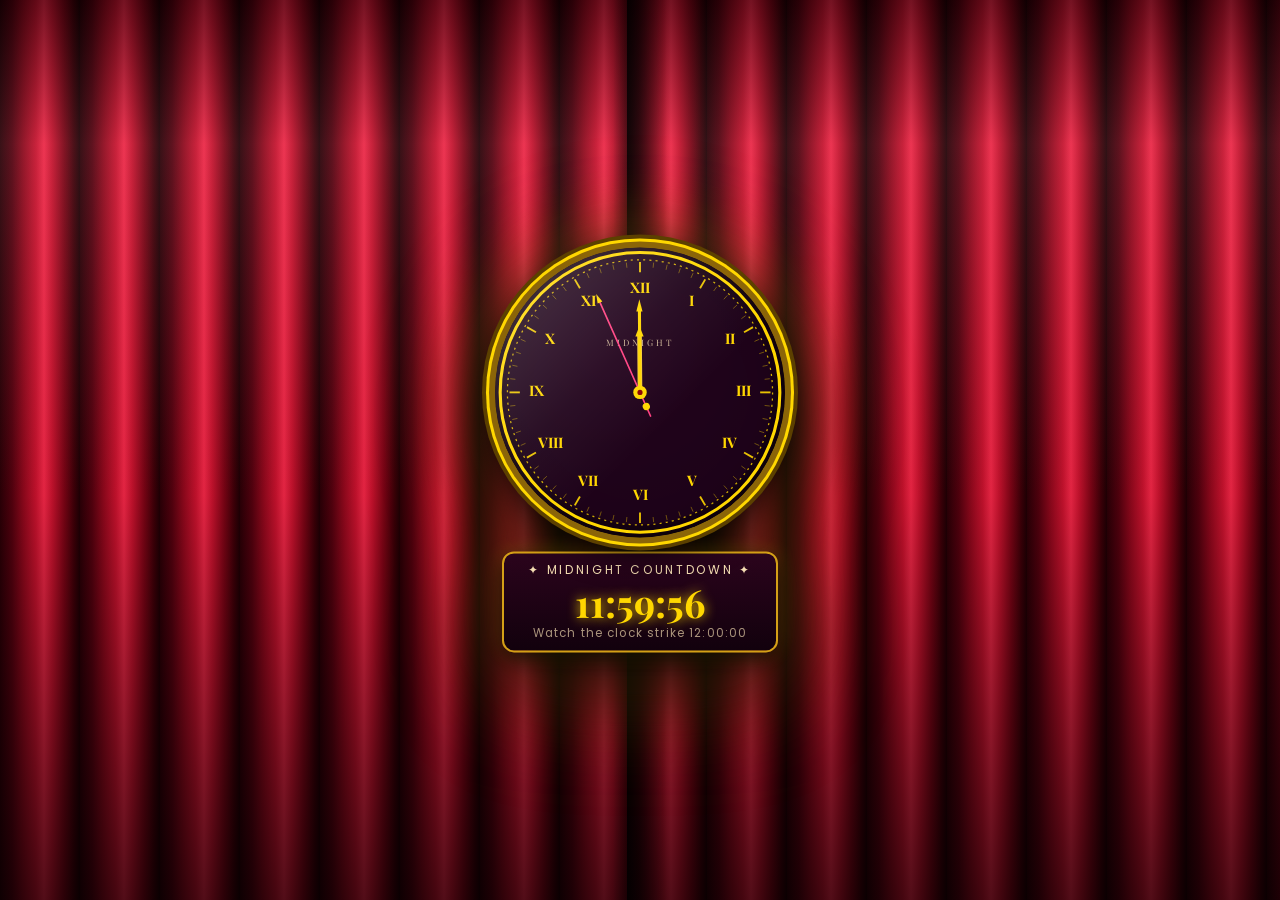
==== index.html @ fd4373a8 "Add files via upload" ====
<!--
  Project: Secret Birthday Gift
  Author: @saklin_01
-->
<!DOCTYPE html>
<html lang="en">
<head>
  <meta charset="UTF-8" />
  <meta name="viewport" content="width=device-width, initial-scale=1.0" />
  <meta name="author" content="@bakarinside" />
  <title>Happy Birthday Hassan 🎂</title>
  <link href="https://fonts.googleapis.com/css2?family=Bubblegum+Sans&family=Chewy&family=Comic+Neue:wght@700&family=Courier+Prime:ital,wght@0,400;0,700;1,400;1,700&family=DynaPuff:wght@600;700&family=Fredoka:wght@600;700;800;900&family=Great+Vibes&family=Playfair+Display:wght@400;600;700;900&family=Poppins:wght@400;500;600;700&family=Sniglet:wght@800&display=swap" rel="stylesheet" />
  <link rel="stylesheet" href="style.css" />
</head>
<body>

  <!-- Ambient Warm Candlelight & Rose Petal Layer -->
  <div id="bg-ambient"></div>

  <!-- Shinchan Date Verification Screen -->
  <div id="quiz-screen">
    <div class="quiz-card" id="quiz-card">
      
      <!-- Left Side: Scalloped Cameo Frame with Shinchan GIF -->
      <div class="quiz-visual-side">
        <span class="cameo-star s1">★</span>
        <span class="cameo-star s2">★</span>
        <span class="cameo-star s3">★</span>
        <span class="cameo-star s4">★</span>
        <span class="cameo-star s5">★</span>
        <span class="cameo-star s6">★</span>

        <div class="rosette-cameo">
          <svg class="rosette-svg" viewBox="0 0 340 340" aria-hidden="true">
            <path class="rosette-petals" d="M 40 18 Q 56.3 5, 72.5 18 Q 88.8 5, 105.0 18 Q 121.3 5, 137.5 18 Q 153.8 5, 170.0 18 Q 186.3 5, 202.5 18 Q 218.8 5, 235.0 18 Q 251.3 5, 267.5 18 Q 283.8 5, 300.0 18 Q 335 7, 322 40 Q 335 56.3, 322 72.5 Q 335 88.8, 322 105.0 Q 335 121.3, 322 137.5 Q 335 153.8, 322 170.0 Q 335 186.3, 322 202.5 Q 335 218.8, 322 235.0 Q 335 251.3, 322 267.5 Q 335 283.8, 322 300.0 Q 335 333, 300 322 Q 283.8 335, 267.5 322 Q 251.3 335, 235.0 322 Q 218.8 335, 202.5 322 Q 186.3 335, 170.0 322 Q 153.8 335, 137.5 322 Q 121.3 335, 105.0 322 Q 88.8 335, 72.5 322 Q 56.3 335, 40.0 322 Q 5 333, 18 300 Q 5 283.8, 18 267.5 Q 5 251.3, 18 235.0 Q 5 218.8, 18 202.5 Q 5 186.3, 18 170.0 Q 5 153.8, 18 137.5 Q 5 121.3, 18 105.0 Q 5 88.8, 18 72.5 Q 5 56.3, 18 40.0 Q 5 7, 40 18 Z" />
            <rect x="36" y="36" width="268" height="268" rx="18" ry="18" class="rosette-ring-outer" />
            <rect x="44" y="44" width="252" height="252" rx="14" ry="14" class="rosette-ring-inner" />
          </svg>
          <div class="shinchan-box">
            <img id="shinchan-img" src="assets/shinchan-birthday.png" alt="Shinchan Birthday" />
          </div>
        </div>
      </div>

      <!-- Right Side: Passcode Style Date Writing & Round Keypad -->
      <div class="quiz-input-side">
        <!-- Organic Torn Deckle Paper Divider -->
        <svg class="torn-deckle" viewBox="0 0 30 1000" preserveAspectRatio="none" aria-hidden="true">
          <path d="M 30 0 L 16 70 L 26 150 L 12 250 L 25 350 L 10 450 L 26 560 L 12 660 L 26 770 L 14 880 L 27 1000 L 30 1000 Z" fill="#9983b3" />
        </svg>

        <div class="passcode-container">
          <div class="passcode-header">
            <h3 id="quiz-title">Enter a passcode</h3>
            <p id="quiz-text">Enter the 4-digit secret passcode 💖</p>
          </div>

          <!-- 4 Passcode Boxes (Matching Reference Exactly) -->
          <div class="passcode-boxes-wrap">
            <div class="passcode-box" id="b2"></div>
            <div class="passcode-box" id="b0"></div>
            <div class="passcode-box" id="b0"></div>
            <div class="passcode-box" id="b8"></div>
          </div>

          <!-- Virtual Circular Keypad (Reference Aesthetic) -->
          <div class="keypad" id="keypad">
            <button class="key-btn" onclick="pressKey('1')"><span>1</span></button>
            <button class="key-btn" onclick="pressKey('2')"><span>2</span></button>
            <button class="key-btn" onclick="pressKey('3')"><span>3</span></button>
            <button class="key-btn" onclick="pressKey('4')"><span>4</span></button>
            <button class="key-btn" onclick="pressKey('5')"><span>5</span></button>
            <button class="key-btn" onclick="pressKey('6')"><span>6</span></button>
            <button class="key-btn" onclick="pressKey('7')"><span>7</span></button>
            <button class="key-btn" onclick="pressKey('8')"><span>8</span></button>
            <button class="key-btn" onclick="pressKey('9')"><span>9</span></button>
            <button class="key-btn key-action" onclick="deleteDigit()">⌫</button>
            <button class="key-btn" onclick="pressKey('0')"><span>0</span></button>
            <button class="key-btn key-submit" onclick="submitBirthdayDate()">💖</button>
          </div>

          <button id="retry-btn" class="hidden-btn" onclick="resetQuiz()">Try Again 🔄</button>
        </div>
      </div>

    </div>
  </div>

  <!-- Surprise Question Screen (Gingham Tablecloth & Dancing Shinchan Card) -->
  <div id="surprise-screen" class="hidden-screen">
    <div class="gingham-stage">
      <div class="surprise-paper-card">
        
        <!-- Decorative Sprinkled Stars inside Card -->
        <span class="card-bg-star cs1">✦</span>
        <span class="card-bg-star cs2">★</span>
        <span class="card-bg-star cs3">✦</span>
        <span class="card-bg-star cs4">★</span>
        <span class="card-bg-star cs5">✦</span>
        <span class="card-bg-star cs6">★</span>
        <span class="card-bg-star cs7">✦</span>
        <span class="card-bg-star cs8">★</span>

        <!-- Curved Arched Title: "I have made something for you" / "Are you really excited?" -->
        <div class="curved-title-wrap">
          <svg class="curved-title-svg" viewBox="0 0 1100 170" preserveAspectRatio="xMidYMid meet">
            <path id="arch-path" d="M 50,150 Q 550,20 1050,150" fill="none" />
            <text class="arched-text">
              <textPath id="arch-text-path" href="#arch-path" xlink:href="#arch-path" startOffset="50%" text-anchor="middle">
                I have made something for you
              </textPath>
            </text>
          </svg>
        </div>

        <!-- Center: Shinchan Dancing GIF -->
        <div class="dance-gif-wrap">
          <img id="dance-gif" src="assets/shinchan-dance.gif" alt="Shinchan Dancing" />
        </div>

        <!-- Question Prompt: "Do you wanna see it ?" -->
        <h2 class="prompt-text" id="surprise-prompt">Do you wanna see it ?</h2>

        <!-- Red Capsule YES / NO Buttons (Matching Reference Image) -->
        <div class="surprise-btn-group">
          <button id="btn-yes" class="pill-btn yes-btn" onclick="handleChoice('yes')">
            <span class="btn-shine-tr"></span>
            <span class="btn-label">YES</span>
            <span class="btn-shine-bl"></span>
          </button>
          <button id="btn-no" class="pill-btn no-btn" onclick="handleChoice('no')">
            <span class="btn-shine-tr"></span>
            <span class="btn-label">NO</span>
            <span class="btn-shine-bl"></span>
          </button>
        </div>

      </div>
    </div>
  </div>

  <!-- Mystery Gift Boxes Screen (3 Floating Heart Gift Boxes Matching Screenshot) -->
  <div id="gift-screen" class="hidden-screen">
    <!-- Decorative Sprinkled Stars (Inspired by Passcode Wallpaper in a romantic pastel style) -->
    <span class="gift-bg-star gs1">✦</span>
    <span class="gift-bg-star gs2">★</span>
    <span class="gift-bg-star gs3">✦</span>
    <span class="gift-bg-star gs4">★</span>
    <span class="gift-bg-star gs5">✦</span>
    <span class="gift-bg-star gs6">★</span>
    <span class="gift-bg-star gs7">✦</span>
    <span class="gift-bg-star gs8">★</span>
    <span class="gift-bg-star gs9">✦</span>
    <span class="gift-bg-star gs10">★</span>

    <div class="gift-stage">
      
      <!-- 3 Floating Mystery Heart Boxes Row -->
      <div class="mystery-boxes-row">
        <!-- Reusable Heart Box Asset in hidden SVG defs -->
        <svg style="display:none">
          <defs>
            <filter id="neon-glow-def" x="-20%" y="-20%" width="140%" height="140%">
              <feGaussianBlur stdDeviation="3.5" result="blur"/>
              <feMerge><feMergeNode in="blur"/><feMergeNode in="SourceGraphic"/></feMerge>
            </filter>
            <pattern id="heart-dots-def" width="14" height="14" patternUnits="userSpaceOnUse">
              <circle cx="7" cy="7" r="2.2" fill="#8f0f20" opacity="0.55"/>
            </pattern>
            <g id="heart-box-asset">
              <g class="box-rays">
                <line x1="20" y1="45" x2="6" y2="35" stroke="#f48fb1" stroke-width="3" stroke-linecap="round" />
                <line x1="12" y1="85" x2="0" y2="85" stroke="#f48fb1" stroke-width="3" stroke-linecap="round" />
                <line x1="24" y1="130" x2="10" y2="142" stroke="#f48fb1" stroke-width="3" stroke-linecap="round" />
                <line x1="45" y1="175" x2="35" y2="190" stroke="#f48fb1" stroke-width="3" stroke-linecap="round" />
                <line x1="240" y1="45" x2="254" y2="35" stroke="#f48fb1" stroke-width="3" stroke-linecap="round" />
                <line x1="248" y1="85" x2="260" y2="85" stroke="#f48fb1" stroke-width="3" stroke-linecap="round" />
                <line x1="236" y1="130" x2="250" y2="142" stroke="#f48fb1" stroke-width="3" stroke-linecap="round" />
                <line x1="215" y1="175" x2="225" y2="190" stroke="#f48fb1" stroke-width="3" stroke-linecap="round" />
                <line x1="85" y1="12" x2="80" y2="0" stroke="#f48fb1" stroke-width="3" stroke-linecap="round" />
                <line x1="175" y1="12" x2="180" y2="0" stroke="#f48fb1" stroke-width="3" stroke-linecap="round" />
              </g>
              <path d="M 30,85 C 30,135 130,185 130,185 C 130,185 230,135 230,85 L 230,115 C 230,165 130,212 130,212 C 130,212 30,165 30,115 Z" fill="#6d0a17" />
              <path d="M 30,105 C 30,155 130,202 130,202 C 130,202 230,155 230,105 L 230,115 C 230,165 130,212 130,212 C 130,212 30,165 30,115 Z" fill="#500610" />
              <path class="box-lid" d="M 130,180 C 130,180 30,130 30,80 C 30,42 60,25 90,25 C 112,25 125,40 130,52 C 135,40 148,25 170,25 C 200,25 230,42 230,80 C 230,130 130,180 130,180 Z" fill="#c9172f" />
              <path d="M 130,180 C 130,180 30,130 30,80 C 30,42 60,25 90,25 C 112,25 125,40 130,52 C 135,40 148,25 170,25 C 200,25 230,42 230,80 C 230,130 130,180 130,180 Z" fill="url(#heart-dots-def)" />
              <path d="M 85,25 Q 110,95 140,175 L 122,176 Q 95,95 68,27 Z" fill="#ea2440" opacity="0.9" />
              <path d="M 175,25 Q 150,95 120,175 L 138,176 Q 165,95 192,27 Z" fill="#ea2440" opacity="0.9" />
              <g class="box-bow">
                <path d="M 130,95 C 105,72 78,82 84,102 C 89,116 112,110 130,98 C 148,110 171,116 176,102 C 182,82 155,72 130,95 Z" fill="none" stroke="#ffffff" stroke-width="4.5" stroke-linecap="round" stroke-linejoin="round" filter="url(#neon-glow-def)" />
                <circle cx="130" cy="97" r="7.5" fill="#ffffff" filter="url(#neon-glow-def)" />
                <path d="M 126,102 Q 115,130 102,148 Q 112,142 128,112" fill="none" stroke="#ffffff" stroke-width="3.5" stroke-linecap="round" filter="url(#neon-glow-def)" />
                <path d="M 134,102 Q 145,130 158,148 Q 148,142 132,112" fill="none" stroke="#ffffff" stroke-width="3.5" stroke-linecap="round" filter="url(#neon-glow-def)" />
              </g>
            </g>
          </defs>
        </svg>

        <!-- Box 1 -->
        <div class="mystery-box-item float-box-1" onclick="openMysteryBox(1)">
          <div class="heart-box-visual">
            <svg class="heart-box-svg" viewBox="0 0 260 220"><use href="#heart-box-asset"/></svg>
          </div>
        </div>

        <!-- Box 2 -->
        <div class="mystery-box-item float-box-2" onclick="openMysteryBox(2)">
          <div class="heart-box-visual">
            <svg class="heart-box-svg" viewBox="0 0 260 220"><use href="#heart-box-asset"/></svg>
          </div>
        </div>

        <!-- Box 3 -->
        <div class="mystery-box-item float-box-3" onclick="openMysteryBox(3)">
          <div class="heart-box-visual">
            <svg class="heart-box-svg" viewBox="0 0 260 220"><use href="#heart-box-asset"/></svg>
          </div>
        </div>
      </div>

      <!-- Aesthetic Framed Shinchan Cameo Mascot -->
      <div class="mystery-shinchan-frame">
        <span class="cameo-decor-star c-star1">✦</span>
        <span class="cameo-decor-star c-star2">✦</span>
        <div class="shinchan-cameo-inner">
          <img src="assets/shinchan-gift.gif" alt="Shinchan Blushing Gift" />
        </div>
      </div>

      <!-- Bottom Prompt Text -->
      <div class="mystery-prompt-wrap">
        <h2 class="mystery-title">Tap on the mystery box</h2>
        <p class="mystery-subtitle">to unlock your gifts!</p>
      </div>

    </div>

    <!-- Special Box 1: Clothesline Hanging Memories Board (Matching Reference Image 2) -->
    <div id="memories-modal" class="gift-modal memories-board-overlay hidden">
      <div class="memories-backdrop" onclick="closeMemoriesModal()">
        <!-- Sprinkled Pastel Twinkling Stars in Background (matching other screens) -->
        <span class="mem-bg-star mbs1">✦</span>
        <span class="mem-bg-star mbs2">★</span>
        <span class="mem-bg-star mbs3">✦</span>
        <span class="mem-bg-star mbs4">★</span>
        <span class="mem-bg-star mbs5">✦</span>
        <span class="mem-bg-star mbs6">★</span>
        <span class="mem-bg-star mbs7">✦</span>
        <span class="mem-bg-star mbs8">★</span>
        <span class="mem-bg-star mbs9">✦</span>
        <span class="mem-bg-star mbs10">★</span>
      </div>

      <div class="memories-board-container" id="memories-board-container">
        <!-- Close Button -->
        <button class="memories-board-close" onclick="closeMemoriesModal()" title="Close Memories">✕</button>

        <!-- Scrapbook Letter Cutout Tiles: M E M O R I E S -->
        <div class="scrapbook-title-row">
          <div class="letter-tile lt-1"><span>M</span></div>
          <div class="letter-tile lt-2"><span>E</span></div>
          <div class="letter-tile lt-3"><span>M</span></div>
          <div class="letter-tile lt-4"><span>O</span></div>
          <div class="letter-tile lt-5"><span>R</span></div>
          <div class="letter-tile lt-6"><span>I</span></div>
          <div class="letter-tile lt-7"><span>E</span></div>
          <div class="letter-tile lt-8"><span>S</span></div>
          <span class="title-sparkle-star">✦</span>
        </div>

        <!-- Clothesline Garland Stage -->
        <div class="clothesline-stage">
          <!-- Fairy Lights Hanging Wire SVG with glowing light bulbs -->
          <svg class="clothesline-wire-svg" viewBox="0 0 1200 80" preserveAspectRatio="none">
            <path d="M 0,22 Q 300,52 600,26 Q 900,52 1200,22" fill="none" stroke="#6d4c41" stroke-width="2.5" />
            <!-- Glowing hanging bulbs along the wire -->
            <g class="wire-bulb" transform="translate(130, 36)">
              <rect x="-2" y="-12" width="4" height="6" fill="#3e2723" />
              <circle cx="0" cy="0" r="9" fill="#ffee58" opacity="0.95" />
              <circle cx="0" cy="0" r="15" fill="#ffd54f" opacity="0.3" />
            </g>
            <g class="wire-bulb" transform="translate(370, 46)">
              <rect x="-2" y="-12" width="4" height="6" fill="#3e2723" />
              <circle cx="0" cy="0" r="9" fill="#ffee58" opacity="0.95" />
              <circle cx="0" cy="0" r="15" fill="#ffd54f" opacity="0.3" />
            </g>
            <g class="wire-bulb" transform="translate(610, 34)">
              <rect x="-2" y="-12" width="4" height="6" fill="#3e2723" />
              <circle cx="0" cy="0" r="9" fill="#ffee58" opacity="0.95" />
              <circle cx="0" cy="0" r="15" fill="#ffd54f" opacity="0.3" />
            </g>
            <g class="wire-bulb" transform="translate(850, 46)">
              <rect x="-2" y="-12" width="4" height="6" fill="#3e2723" />
              <circle cx="0" cy="0" r="9" fill="#ffee58" opacity="0.95" />
              <circle cx="0" cy="0" r="15" fill="#ffd54f" opacity="0.3" />
            </g>
            <g class="wire-bulb" transform="translate(1070, 30)">
              <rect x="-2" y="-12" width="4" height="6" fill="#3e2723" />
              <circle cx="0" cy="0" r="9" fill="#ffee58" opacity="0.95" />
              <circle cx="0" cy="0" r="15" fill="#ffd54f" opacity="0.3" />
            </g>
          </svg>

          <!-- Shinchan Clothesline Photos Track -->
          <div class="clothesline-photos-track" id="clothesline-photos-track">
            
            <!-- Photo 1:  Birthday Cake -->
            <div class="hanging-polaroid-item tilt-left" onclick="focusHangingPhoto(this)">
              <div class="wooden-clothespin">
                <span class="peg-slit"></span>
                <span class="peg-spring"></span>
              </div>
              <div class="gingham-frame">
                <div class="photo-inner-box">
                  <img src="assets/memory1.jpg" alt="Anya with Birthday Cake" />
                </div>
                <div class="photo-caption-tag">Waku Waku Cake! 🎂</div>
              </div>
            </div>

            <!-- Red Bow Deco -->
            <div class="line-deco-element bow-deco">🎀</div>

            <!-- Photo 2: Shinchan Smug Heh Face -->
            <div class="hanging-polaroid-item tilt-right" onclick="focusHangingPhoto(this)">
              <div class="wooden-clothespin">
                <span class="peg-slit"></span>
                <span class="peg-spring"></span>
              </div>
              <div class="gingham-frame">
                <div class="photo-inner-box">
                  <img src="assets/memory2.jpg" alt="Anya Smug Heh Face" />
                </div>
                <div class="photo-caption-tag">Heh! Peanuts & Gift 🎁</div>
              </div>
            </div>

            <!-- Red Hibiscus Flower Deco -->
            <div class="line-deco-element flower-deco">🌺</div>

            <!-- Photo 3: Shinchan with Chimera & Balloons -->
            <div class="hanging-polaroid-item tilt-straight" onclick="focusHangingPhoto(this)">
              <div class="wooden-clothespin">
                <span class="peg-slit"></span>
                <span class="peg-spring"></span>
              </div>
              <div class="gingham-frame">
                <div class="photo-inner-box">
                  <img src="assets/memory3.jpg" alt="Anya with Chimera Plushie" />
                </div>
                <div class="photo-caption-tag">Best Friend Chimera! 🎈</div>
              </div>
            </div>

            <!-- Red Bow Deco -->
            <div class="line-deco-element bow-deco">🎀</div>

            <!-- Photo 4: Shinchan Blowing Birthday Candles -->
            <div class="hanging-polaroid-item tilt-left" onclick="focusHangingPhoto(this)">
              <div class="wooden-clothespin">
                <span class="peg-slit"></span>
                <span class="peg-spring"></span>
              </div>
              <div class="gingham-frame">
                <div class="photo-inner-box">
                  <img src="assets/memory4.jpg" alt="Anya Blowing Out Candles" />
                </div>
                <div class="photo-caption-tag">Make A Wish 🕯️✨</div>
              </div>
            </div>

            <!-- Red Hibiscus Flower Deco -->
            <div class="line-deco-element flower-deco">🌺</div>

            <!-- Photo 5: Shinchan Secret Spy with Bond -->
            <div class="hanging-polaroid-item tilt-right" onclick="focusHangingPhoto(this)">
              <div class="wooden-clothespin">
                <span class="peg-slit"></span>
                <span class="peg-spring"></span>
              </div>
              <div class="gingham-frame">
                <div class="photo-inner-box">
                  <img src="assets/memory5.jpg" alt="Anya and Bond Dog" />
                </div>
                <div class="photo-caption-tag">Secret Agent Anya & Bond 🐶</div>
              </div>
            </div>

          </div>

          <!-- Vintage Retro Camera in Bottom-Left Corner (Matching Reference) -->
          <div class="vintage-camera-deco" title="Vintage Memories Camera">
            <svg class="camera-svg" viewBox="0 0 100 80" width="82" height="65">
              <rect x="5" y="20" width="90" height="55" rx="8" fill="#ded5c4" stroke="#795548" stroke-width="2.5"/>
              <rect x="5" y="32" width="90" height="12" fill="#4e342e"/>
              <rect x="22" y="10" width="22" height="10" rx="3" fill="#795548"/>
              <circle cx="75" cy="14" r="5" fill="#d32f2f"/>
              <circle cx="50" cy="48" r="21" fill="#37474f" stroke="#efebe9" stroke-width="3"/>
              <circle cx="50" cy="48" r="13" fill="#212121"/>
              <circle cx="45" cy="44" r="4.5" fill="#ffffff" opacity="0.6"/>
              <rect x="68" y="24" width="18" height="11" rx="2" fill="#fff9c4" stroke="#795548" stroke-width="1.5"/>
            </svg>
          </div>

          <!-- Horizontal Scroll Navigation Arrow Button (Matching '>' on reference right edge) -->
          <button class="track-arrow-btn arrow-prev" onclick="scrollClothesline(-1)" title="Scroll Left">❮</button>
          <button class="track-arrow-btn arrow-next" onclick="scrollClothesline(1)" title="Scroll Right">❯</button>
        </div>

        <!-- Footer Hint -->
        <div class="clothesline-footer-hint">
          <span>🌸 Tap any photo to see it sway, or use ❮ ❯ arrows to view all memories 🌸</span>
        </div>
      </div>
    </div>

    <!-- Special Box 2: Make A Wish - Interactive Cake Cutting Modal (Exact Match to User Reference) -->
    <div id="cake-modal" class="gift-modal cake-screen-overlay hidden">
      <div class="cake-modal-backdrop" onclick="closeCakeModal()">
        <!-- Sprinkled Pastel Stars in Background -->
        <span class="cake-bg-star cks1">✦</span>
        <span class="cake-bg-star cks2">★</span>
        <span class="cake-bg-star cks3">✦</span>
        <span class="cake-bg-star cks4">★</span>
        <span class="cake-bg-star cks5">✦</span>
      </div>

      <div class="cake-card-container" id="cake-card-container">
        <!-- Close Button -->
        <button class="cake-card-close" onclick="closeCakeModal()" title="Close">✕</button>

        <!-- Interactive Stage: 1:1 Match to User's Reference Screenshot -->
        <div class="cake-interactive-stage" id="cake-stage" onclick="makeCakeWish(event)">
          
          <div class="cake-svg-wrap" id="cake-svg-wrap">
            <svg class="cake-svg" viewBox="0 0 920 580" preserveAspectRatio="xMidYMid meet">
              <defs>
                <!-- Red-and-White Gingham Checkerboard Pattern -->
                <pattern id="gingham-pattern" width="24" height="24" patternUnits="userSpaceOnUse">
                  <rect width="24" height="24" fill="#ffffff"/>
                  <rect width="12" height="12" fill="#c62828" opacity="0.9"/>
                  <rect x="12" y="12" width="12" height="12" fill="#c62828" opacity="0.9"/>
                  <rect x="12" y="0" width="12" height="12" fill="#ef9a9a" opacity="0.6"/>
                  <rect x="0" y="12" width="12" height="12" fill="#ef9a9a" opacity="0.6"/>
                </pattern>

                <!-- Candle Glow Filter -->
                <filter id="glow-candle" x="-50%" y="-50%" width="200%" height="200%">
                  <feGaussianBlur stdDeviation="6" result="blur"/>
                  <feMerge>
                    <feMergeNode in="blur"/>
                    <feMergeNode in="SourceGraphic"/>
                  </feMerge>
                </filter>
                <radialGradient id="halo-glow" cx="50%" cy="50%" r="50%">
                  <stop offset="0%" stop-color="#fff9c4" stop-opacity="0.9"/>
                  <stop offset="45%" stop-color="#ffe082" stop-opacity="0.45"/>
                  <stop offset="100%" stop-color="#ffecb3" stop-opacity="0"/>
                </radialGradient>

                <!-- Reusable Candle Stick & Flame Definitions -->
                <g id="candle-stick-asset">
                  <rect x="-6.5" y="0" width="13" height="56" rx="2" fill="#961724" stroke="#7a0e19" stroke-width="1.5" />
                  <ellipse cx="0" cy="0" rx="6.5" ry="2.5" fill="#f8bbd0" />
                  <line x1="0" y1="0" x2="0" y2="-10" stroke="#212121" stroke-width="2" stroke-linecap="round" />
                </g>
                <g id="candle-flame-asset">
                  <circle cx="0" cy="-12" r="16" fill="#fff59d" opacity="0.45" filter="url(#glow-candle)" />
                  <path d="M 0,-26 C 6,-16 6,-3 0,0 C -6,-3 -6,-16 0,-26 Z" fill="#ffca28" />
                  <path d="M 0,-20 C 4.5,-12 4.5,-2 0,0 C -4.5,-2 -4.5,-12 0,-20 Z" fill="#ff5722" />
                  <path d="M 0,-14 C 2.5,-8 2.5,-1 0,0 C -2.5,-1 -2.5,-8 0,-14 Z" fill="#ffffff" />
                </g>
                <linearGradient id="biscuit-tier" x1="0%" y1="0%" x2="100%" y2="0%">
                  <stop offset="0%" stop-color="#dccfc5"/><stop offset="30%" stop-color="#eee5dc"/><stop offset="70%" stop-color="#d8cbc0"/><stop offset="100%" stop-color="#c5b7ab"/>
                </linearGradient>
              </defs>

              <!-- Main Canvas Background -->
              <rect x="0" y="0" width="920" height="580" rx="20" fill="#fdfaf7" />

              <!-- Right & Bottom Gingham Check Border (Matching Reference) -->
              <rect x="874" y="0" width="46" height="580" fill="url(#gingham-pattern)" />
              <line x1="874" y1="0" x2="874" y2="580" stroke="#b71c1c" stroke-width="2" />
              <rect x="670" y="554" width="250" height="26" fill="url(#gingham-pattern)" />
              <line x1="670" y1="554" x2="874" y2="554" stroke="#b71c1c" stroke-width="2" />

              <!-- Curved Arched Top Title: MAKE A WISH (Exact Reference) -->
              <path id="curve-make-wish" d="M 120,118 Q 460,32 800,118" fill="none" />
              <text>
                <textPath id="cake-arch-text" href="#curve-make-wish" startOffset="50%" text-anchor="middle" fill="#9b1424" stroke="#7e0d1b" stroke-width="2" font-family="'Chewy', 'Lilita One', 'Fredoka', cursive, sans-serif" font-size="68" font-weight="900" letter-spacing="4">
                  MAKE A WISH
                </textPath>
              </text>

              <!-- Left Side: "i love you" & Confetti Streamers (Exact Reference) -->
              <g class="left-doodle-group" transform="translate(105, 305) rotate(-18)">
                <text x="0" y="0" fill="#9c1424" font-family="'Chewy', 'Fredoka', cursive, sans-serif" font-size="36" font-weight="bold">i love</text>
                <text x="18" y="42" fill="#9c1424" font-family="'Chewy', 'Fredoka', cursive, sans-serif" font-size="38" font-weight="bold">y o u</text>
              </g>
              <g class="confetti-streamers">
                <path d="M 35,270 Q 55,290 30,315 T 45,360" fill="none" stroke="#ef5350" stroke-width="3" stroke-linecap="round"/>
                <path d="M 65,420 Q 90,405 80,445 T 105,475" fill="none" stroke="#ff4081" stroke-width="3" stroke-linecap="round"/>
                <path d="M 40,490 Q 60,470 50,510 T 80,530" fill="none" stroke="#ab47bc" stroke-width="3" stroke-linecap="round"/>
                <text x="40" y="465" fill="#fbc02d" font-size="28">✦</text>
                <text x="145" y="525" fill="#ffa726" font-size="22">★</text>
              </g>

              <!-- Top Right: Dangling "CLICK ME" Heart Tag (Exact Reference) -->
              <path d="M 855,0 Q 852,35 858,68" stroke="#f48fb1" stroke-width="2.5" stroke-dasharray="4,4" fill="none"/>
              <g class="click-me-heart-badge" transform="translate(858, 88)" onclick="makeCakeWish(event)" cursor="pointer">
                <path d="M 0,16 C 0,16 -28,-8 -28,-22 C -28,-34 -14,-38 0,-26 C 14,-38 28,-34 28,-22 C 28,-8 0,16 0,16 Z" fill="#ffebee" stroke="#c2185b" stroke-width="2.5"/>
                <text x="0" y="-20" text-anchor="middle" fill="#9c1424" font-family="'Chewy', 'Fredoka', cursive" font-size="11" font-weight="bold">CLICK</text>
                <text x="0" y="-7" text-anchor="middle" fill="#9c1424" font-family="'Chewy', 'Fredoka', cursive" font-size="11" font-weight="bold">ME</text>
              </g>

              <!-- Warm Candle Row Ambient Halo -->
              <ellipse cx="450" cy="145" rx="200" ry="60" fill="url(#halo-glow)" />

              <!-- 2-TIER CAKE MAIN GROUP (Matching Reference Exact Shapes & Colors) -->
              <g id="two-tier-cake-group">
                
                <!-- === BOTTOM TIER === -->
                <g class="bottom-tier-cake">
                  <!-- Biscuit Sponge Body -->
                  <path d="M 220,340 L 220,470 Q 450,520 680,470 L 680,340 Z" fill="url(#biscuit-tier)" />
                  <!-- Bottom Left Red Corner Shadow Accent (Matching Reference) -->
                  <path d="M 220,380 C 220,440 240,480 270,490 L 260,380 Z" fill="#b71c1c" opacity="0.85" />
                  <!-- Bottom Red Plate/Icing Stripe Accent -->
                  <path d="M 240,475 Q 450,528 660,475" stroke="#961724" stroke-width="7" stroke-linecap="round" fill="none" />
                  
                  <!-- White Dripping Frosting -->
                  <ellipse cx="450" cy="350" rx="230" ry="46" fill="#ffffff" />
                  <path d="M 220,340 
                           C 240,395 265,440 290,440 
                           C 310,440 320,385 340,385 
                           C 365,385 375,465 400,465 
                           C 425,465 435,395 460,395 
                           C 485,395 495,465 520,465 
                           C 545,465 555,395 580,395 
                           C 605,395 620,440 640,440 
                           C 660,440 680,395 680,340 
                           Q 450,305 220,340 Z" 
                        fill="#ffffff" />
                  
                  <!-- Red Wavy Contour Line Beneath Drips (Exact Reference) -->
                  <path d="M 220,355 
                           C 235,415 270,448 300,448 
                           C 330,448 345,398 375,398 
                           C 405,398 420,472 450,472 
                           C 480,472 495,402 525,402 
                           C 555,402 575,468 605,468 
                           C 630,468 665,420 680,355" 
                        fill="none" stroke="#961724" stroke-width="7" stroke-linecap="round" stroke-linejoin="round"/>
                  
                  <!-- Cocoa / Strawberry Oval Sprinkles -->
                  <ellipse cx="265" cy="465" rx="9" ry="4.5" fill="#6d4c41" transform="rotate(-15 265 465)" />
                  <ellipse cx="360" cy="492" rx="9" ry="4.5" fill="#6d4c41" transform="rotate(25 360 492)" />
                  <ellipse cx="450" cy="510" rx="9" ry="4.5" fill="#6d4c41" transform="rotate(-8 450 510)" />
                  <ellipse cx="550" cy="500" rx="9" ry="4.5" fill="#6d4c41" transform="rotate(18 550 500)" />
                  <ellipse cx="640" cy="460" rx="8" ry="4" fill="#6d4c41" transform="rotate(-20 640 460)" />
                  <ellipse cx="340" cy="365" rx="7" ry="3.5" fill="#a1887f" transform="rotate(22 340 365)" />
                  <ellipse cx="560" cy="368" rx="7" ry="3.5" fill="#a1887f" transform="rotate(-16 560 368)" />
                </g>

                <!-- === TOP TIER === -->
                <g class="top-tier-cake">
                  <!-- Biscuit Sponge Body -->
                  <path d="M 280,225 L 280,330 Q 450,365 620,330 L 620,225 Z" fill="url(#biscuit-tier)" />
                  
                  <!-- White Dripping Frosting -->
                  <ellipse cx="450" cy="225" rx="170" ry="36" fill="#ffffff" />
                  <!-- Top Frosting Contour Shading -->
                  <path d="M 320,230 Q 450,255 580,230" fill="none" stroke="#d5c8be" stroke-width="4" stroke-linecap="round" />
                  
                  <path d="M 280,225 
                           C 290,265 315,290 335,290 
                           C 355,290 365,255 385,255 
                           C 405,255 415,305 440,305 
                           C 465,305 475,260 495,260 
                           C 515,260 525,300 545,300 
                           C 565,300 575,255 595,255 
                           C 608,255 620,245 620,225 
                           Q 450,195 280,225 Z" 
                        fill="#ffffff" />
                  
                  <!-- Red Wavy Contour Line Beneath Drips (Exact Reference) -->
                  <path d="M 280,238 
                           C 295,275 325,295 350,295 
                           C 375,295 385,260 410,260 
                           C 435,260 445,308 470,308 
                           C 495,308 505,262 530,262 
                           C 555,262 570,300 595,300 
                           C 610,300 620,275 620,238" 
                        fill="none" stroke="#961724" stroke-width="6" stroke-linecap="round" stroke-linejoin="round"/>
                  
                  <!-- Cocoa Sprinkles on Top Tier -->
                  <ellipse cx="330" cy="325" rx="8" ry="4" fill="#6d4c41" transform="rotate(-15 330 325)" />
                  <ellipse cx="400" cy="342" rx="7" ry="3.5" fill="#6d4c41" transform="rotate(20 400 342)" />
                  <ellipse cx="480" cy="348" rx="8" ry="4" fill="#6d4c41" transform="rotate(-10 480 348)" />
                  <ellipse cx="560" cy="335" rx="7" ry="3.5" fill="#6d4c41" transform="rotate(25 560 335)" />
                  <ellipse cx="360" cy="245" rx="6" ry="3" fill="#a1887f" transform="rotate(30 360 245)" />
                  <ellipse cx="540" cy="248" rx="6" ry="3" fill="#a1887f" transform="rotate(-20 540 248)" />
                </g>
              </g>

              <!-- === 7 RED CANDLES (Optimized via SVG defs) === -->
              <g class="candles-row-group">
                <g class="candle-item" id="candle-1" onclick="blowCandle(1, event)" transform="translate(320, 168)"><use href="#candle-stick-asset"/><g transform="translate(0, -10)"><g class="flame-wrap" id="flame-1"><use href="#candle-flame-asset"/></g></g></g>
                <g class="candle-item" id="candle-2" onclick="blowCandle(2, event)" transform="translate(365, 164)"><use href="#candle-stick-asset"/><g transform="translate(0, -10)"><g class="flame-wrap" id="flame-2"><use href="#candle-flame-asset"/></g></g></g>
                <g class="candle-item" id="candle-3" onclick="blowCandle(3, event)" transform="translate(410, 161)"><use href="#candle-stick-asset"/><g transform="translate(0, -10)"><g class="flame-wrap" id="flame-3"><use href="#candle-flame-asset"/></g></g></g>
                <g class="candle-item" id="candle-4" onclick="blowCandle(4, event)" transform="translate(450, 159)"><use href="#candle-stick-asset"/><g transform="translate(0, -10)"><g class="flame-wrap" id="flame-4"><use href="#candle-flame-asset"/></g></g></g>
                <g class="candle-item" id="candle-5" onclick="blowCandle(5, event)" transform="translate(495, 161)"><use href="#candle-stick-asset"/><g transform="translate(0, -10)"><g class="flame-wrap" id="flame-5"><use href="#candle-flame-asset"/></g></g></g>
                <g class="candle-item" id="candle-6" onclick="blowCandle(6, event)" transform="translate(535, 164)"><use href="#candle-stick-asset"/><g transform="translate(0, -10)"><g class="flame-wrap" id="flame-6"><use href="#candle-flame-asset"/></g></g></g>
                <g class="candle-item" id="candle-7" onclick="blowCandle(7, event)" transform="translate(580, 168)"><use href="#candle-stick-asset"/><g transform="translate(0, -10)"><g class="flame-wrap" id="flame-7"><use href="#candle-flame-asset"/></g></g></g>
              </g>

              <!-- === SHINCHAN WITH BALLOONS ON THE RIGHT (Exact Reference) === -->
              <g class="shinchan-balloons-group" transform="translate(735, 230)">
                <!-- Balloons -->
                <g class="balloons-floating">
                  <!-- Blue Balloon -->
                  <g transform="translate(15, 65)">
                    <path d="M 0,0 C -18,-2 0,-36 12,-38 C 24,-40 38,-15 28,5 C 24,12 10,14 0,0 Z" fill="#4fc3f7" stroke="#29b6f6" stroke-width="1.2"/>
                    <ellipse cx="8" cy="-22" rx="4" ry="9" fill="#ffffff" opacity="0.6" transform="rotate(-25 8 -22)"/>
                    <polygon points="0,0 -3,4 3,4" fill="#0288d1"/>
                    <path d="M 0,4 Q 25,60 55,145" fill="none" stroke="#90a4ae" stroke-width="1.2"/>
                  </g>
                  
                  <!-- Pink Heart Balloon (Top) -->
                  <g transform="translate(48, 30)">
                    <path d="M 0,0 C 0,0 -32,-24 -32,-42 C -32,-56 -16,-62 0,-48 C 16,-62 32,-56 32,-42 C 32,-24 0,0 0,0 Z" fill="#f06292" stroke="#e91e63" stroke-width="1.2"/>
                    <ellipse cx="-14" cy="-44" rx="4" ry="8" fill="#ffffff" opacity="0.55" transform="rotate(-30 -14 -44)"/>
                    <polygon points="0,0 -3,5 3,5" fill="#d81b60"/>
                    <path d="M 0,5 Q 15,65 22,180" fill="none" stroke="#90a4ae" stroke-width="1.2"/>
                  </g>
                </g>

                <!-- Shinchan Mascot Figure -->
                <g class="shinchan-mascot-svg" transform="translate(20, 185)">
                  <!-- Legs & Shoes -->
                  <rect x="22" y="112" width="10" height="20" fill="#ffffff" stroke="#212121" stroke-width="2.5"/>
                  <rect x="42" y="112" width="10" height="20" fill="#ffffff" stroke="#212121" stroke-width="2.5"/>
                  <ellipse cx="24" cy="132" rx="9" ry="5.5" fill="#ffd54f" stroke="#212121" stroke-width="2.5"/>
                  <ellipse cx="48" cy="132" rx="9" ry="5.5" fill="#ffd54f" stroke="#212121" stroke-width="2.5"/>

                  <!-- Yellow Shorts -->
                  <path d="M 12,86 L 62,86 L 58,114 L 38,114 L 37,100 L 36,114 L 16,114 Z" fill="#cddc39" stroke="#212121" stroke-width="2.5" stroke-linejoin="round"/>

                  <!-- Red T-Shirt -->
                  <path d="M 8,48 Q 36,44 66,48 L 62,88 L 12,88 Z" fill="#e53935" stroke="#212121" stroke-width="2.5" stroke-linejoin="round"/>

                  <!-- Right Arm holding head shyly -->
                  <path d="M 64,52 C 78,42 82,24 68,14 C 64,18 64,28 58,35" fill="#ffe0b2" stroke="#212121" stroke-width="2.5" stroke-linecap="round"/>
                  <!-- Left Arm holding balloon string -->
                  <path d="M 10,54 Q -6,45 8,25" fill="#ffe0b2" stroke="#212121" stroke-width="2.5" stroke-linecap="round"/>

                  <!-- Shinchan Chubby Head -->
                  <path d="M 22,12 C 10,12 4,22 4,32 C 4,44 14,50 26,50 C 38,50 68,44 68,26 C 68,14 44,12 22,12 Z" fill="#ffe0b2" stroke="#212121" stroke-width="2.5"/>
                  <!-- Black Hair -->
                  <path d="M 12,24 C 6,18 10,10 24,10 C 38,10 65,12 66,22 C 68,14 55,6 30,6 C 16,6 4,14 12,24 Z" fill="#212121"/>
                  <!-- Ear -->
                  <ellipse cx="64" cy="28" rx="5" ry="6" fill="#ffe0b2" stroke="#212121" stroke-width="2"/>

                  <!-- Iconic Thick Eyebrows -->
                  <path d="M 18,17 Q 26,14 34,18" fill="none" stroke="#212121" stroke-width="4.5" stroke-linecap="round"/>
                  <path d="M 40,17 Q 48,14 56,19" fill="none" stroke="#212121" stroke-width="4.5" stroke-linecap="round"/>

                  <!-- Big Eyes -->
                  <ellipse cx="28" cy="26" rx="4" ry="5.5" fill="#212121"/>
                  <circle cx="27" cy="24" r="1.5" fill="#ffffff"/>
                  <ellipse cx="46" cy="27" rx="4" ry="5.5" fill="#212121"/>
                  <circle cx="45" cy="25" r="1.5" fill="#ffffff"/>

                  <!-- Cute Blushing Cheeks -->
                  <ellipse cx="14" cy="36" rx="5" ry="3" fill="#ff8a80" opacity="0.8"/>
                  <ellipse cx="56" cy="36" rx="4.5" ry="3" fill="#ff8a80" opacity="0.8"/>
                  <line x1="12" y1="34" x2="16" y2="38" stroke="#d32f2f" stroke-width="1.5" stroke-linecap="round"/>
                  <line x1="54" y1="34" x2="58" y2="38" stroke="#d32f2f" stroke-width="1.5" stroke-linecap="round"/>

                  <!-- Smile Mouth -->
                  <path d="M 32,38 Q 38,44 44,38" fill="none" stroke="#212121" stroke-width="2" stroke-linecap="round"/>
                </g>
              </g>

            </svg>
          </div>
        </div>

        <!-- Wish Celebration Ribbon (Integrated at bottom, never blocks the cake) -->
        <div id="cake-wish-banner" class="cake-wish-banner hidden">
          <div class="wish-ribbon-card">
            <p class="wish-main-text">🎉 "May your year be as sweet, bright, and delightful as this birthday cake! All your dreams will come true!" 💖🍰✨</p>
            <div class="wish-buttons-row">
              <button class="cake-btn-again" onclick="resetCake()">🕯️ Relight Candles</button>
              <button class="cake-btn-back" onclick="closeCakeModal()">💖 Back to Gifts</button>
            </div>
          </div>
        </div>

        <!-- Footer Hint -->
        <div class="cake-footer-hint" id="cake-footer-hint">
          <span>🕯️ Tap any candle to blow it out, or tap the cake / "CLICK ME" tag to make a wish! 🎂</span>
        </div>
      </div>
    </div>

    <!-- Special Box 3: Love & Birthday Letter Modal (Matching User Reference Image) -->
    <div id="letter-modal" class="gift-modal letter-screen-overlay hidden" onclick="handleLetterOverlayClick(event)">
      <!-- Sprinkled Pastel Twinkling Stars in Background (matching passcode screen aesthetic) -->
      <div class="letter-bg-backdrop">
        <span class="letter-bg-star lbs1">✦</span>
        <span class="letter-bg-star lbs2">★</span>
        <span class="letter-bg-star lbs3">✦</span>
        <span class="letter-bg-star lbs4">★</span>
        <span class="letter-bg-star lbs5">✦</span>
        <span class="letter-bg-star lbs6">★</span>
        <span class="letter-bg-star lbs7">✦</span>
        <span class="letter-bg-star lbs8">★</span>
        <span class="letter-bg-star lbs9">✦</span>
        <span class="letter-bg-star lbs10">★</span>
        <span class="letter-bg-star lbs11">✦</span>
        <span class="letter-bg-star lbs12">★</span>
      </div>

      <!-- Top Right "back" Button (Matching Screenshot) -->
      <button class="letter-back-btn" onclick="closeLetterModal()" title="Back to gifts">back</button>

      <!-- Letter Content Container (2-Column Landscape Card) -->
      <div class="letter-card-container animate-letter">
        <!-- Left Side: Tilted Checkered Photo Frame with Purple Ribbon Bow -->
        <div class="letter-photo-column">
          <div class="letter-polaroid-frame">
            <!-- Gingham / Mosaic Checkered Border Wrapper -->
            <div class="letter-gingham-wrap">
              <div class="letter-photo-inner">
                <img src="assets/memory1.jpg" alt="Anya Birthday Celebration" class="letter-photo-img" />
              </div>
            </div>

            <!-- Purple Ribbon Bow in Bottom-Left Corner (Exact Match to Screenshot) -->
            <div class="letter-purple-bow" aria-hidden="true">
              <svg viewBox="0 0 130 130" class="bow-svg">
                <defs>
                  <filter id="bow-shadow" x="-30%" y="-30%" width="160%" height="160%">
                    <feDropShadow dx="-2" dy="4" stdDeviation="3" flood-color="#210535" flood-opacity="0.45" />
                  </filter>
                  <linearGradient id="bow-grad-left" x1="0%" y1="0%" x2="100%" y2="100%">
                    <stop offset="0%" stop-color="#7e32b3" />
                    <stop offset="100%" stop-color="#551d7a" />
                  </linearGradient>
                  <linearGradient id="bow-grad-right" x1="0%" y1="0%" x2="100%" y2="100%">
                    <stop offset="0%" stop-color="#8a39c4" />
                    <stop offset="100%" stop-color="#5b2084" />
                  </linearGradient>
                  <linearGradient id="bow-grad-tail" x1="0%" y1="0%" x2="100%" y2="100%">
                    <stop offset="0%" stop-color="#64248f" />
                    <stop offset="100%" stop-color="#441460" />
                  </linearGradient>
                </defs>
                <g filter="url(#bow-shadow)">
                  <!-- Hanging Ribbon Tails -->
                  <path d="M 48,58 C 36,75 22,95 14,118 C 22,112 28,110 36,116 C 42,95 48,78 52,62 Z" fill="url(#bow-grad-tail)" />
                  <path d="M 54,60 C 44,80 38,98 34,122 C 42,114 50,114 56,118 C 58,96 58,78 58,62 Z" fill="url(#bow-grad-tail)" opacity="0.9" />
                  
                  <!-- Left Ribbon Loop -->
                  <path d="M 48,54 C 22,44 2,36 4,52 C 6,68 30,66 48,58 Z" fill="url(#bow-grad-left)" />
                  <path d="M 47,54 C 28,47 16,44 16,53 C 16,62 34,61 47,56 Z" fill="#4a176b" />

                  <!-- Right Ribbon Loop -->
                  <path d="M 56,54 C 82,38 102,42 100,58 C 98,72 74,68 56,60 Z" fill="url(#bow-grad-right)" />
                  <path d="M 57,54 C 76,43 88,47 88,56 C 88,64 70,63 57,58 Z" fill="#4f1972" />

                  <!-- Center Knot -->
                  <ellipse cx="52" cy="56" rx="9" ry="8" fill="#501a73" />
                  <ellipse cx="51" cy="55" rx="6" ry="5" fill="#752ca6" />
                  <path d="M 47,52 Q 52,49 57,52 Q 54,61 47,59 Z" fill="#8c3ac7" opacity="0.6" />
                </g>
              </svg>
            </div>
          </div>
        </div>

        <!-- Right Side: Heartfelt Birthday / Love Letter Text -->
        <div class="letter-text-column" onclick="skipLetterTypewriter()" title="Click to reveal instantly">
          <div class="letter-content-body">
            <h2 class="letter-headline" id="letter-headline-el">Happy birthday to my favourite<br>brother! ❤️</h2>
            
            <p class="letter-para letter-p1" id="letter-p1-el">
              I hope this year brings you everything you've been wishing for and so much more. Thank you for making my days happier, my bad days easier, and my life a little more beautiful just by being in it. 🥺💖
            </p>
            
            <p class="letter-para letter-p2" id="letter-p2-el">
              I'm so lucky to have you, and I can't wait to make a million more memories with you. Here's to you, your dreams, and all the happiness you deserve.
            </p>
            
            <p class="letter-para letter-closing" id="letter-closing-el">
              Happy birthday, my brother. 🫶🏻🎂❤️
            </p>
          </div>
        </div>
      </div>
    </div>

    <!-- Generic Gift Reveal Modal Popup (For other boxes) -->
    <div id="gift-modal" class="gift-modal hidden">
      <div class="gift-modal-card" id="gift-modal-card">
        <button class="modal-close-btn" onclick="closeGiftModal()">✕</button>
        <div class="gift-modal-icon" id="gift-modal-icon">🎁</div>
        <h3 class="gift-modal-title" id="gift-modal-title">Mystery Gift Unlocked!</h3>
        <p class="gift-modal-desc" id="gift-modal-desc">Special birthday surprise revealed!</p>
        <button class="modal-action-btn" onclick="closeGiftModal()">Keep Exploring 💖</button>
      </div>
    </div>
  </div>

  <!-- Stage Curtains (Full Screen Top-to-Bottom Red Velvet) -->
  <div id="curtain-left"><div class="fabric"></div></div>
  <div id="curtain-right"><div class="fabric"></div></div>

  <!-- Stage Clock (Initial Screen) -->
  <div id="countdown-wrap">
    <div class="clock-housing">
      <div class="clock-dial-wrap">
        <svg class="clock-svg" viewBox="0 0 280 280">
          <circle cx="140" cy="140" r="135" fill="none" stroke="#ffd700" stroke-width="3"/>
          <circle cx="140" cy="140" r="128" fill="#1e031a" stroke="#ffd700" stroke-width="1.2" stroke-dasharray="2,4" opacity=".8"/>
          <g id="clock-ticks" stroke="#ffd700"></g>
          <g id="clock-numerals" font-family="'Playfair Display', serif" font-size="14" font-weight="700" fill="#ffd700" text-anchor="middle" dominant-baseline="middle"></g>
          <text x="140" y="95" font-family="'Playfair Display', serif" font-size="8.5" letter-spacing="3" fill="#f5deb3" opacity=".8" text-anchor="middle">MIDNIGHT</text>
          <!-- Hands -->
          <g id="hour-hand" class="hour-hand"><line x1="140" y1="140" x2="140" y2="85" stroke="#f5c842" stroke-width="4.5" stroke-linecap="round"/><path d="M140 76 L144 86 L136 86 Z" fill="#ffd700"/></g>
          <g id="minute-hand" class="minute-hand"><line x1="140" y1="140" x2="140" y2="58" stroke="#ffd700" stroke-width="3" stroke-linecap="round"/><path d="M140 50 L143 62 L137 62 Z" fill="#ffd700"/></g>
          <g id="second-hand" class="second-hand"><line x1="140" y1="165" x2="140" y2="42" stroke="#ff4081" stroke-width="1.6" stroke-linecap="round"/><circle cx="140" cy="155" r="3.5" fill="#ffd700"/><polygon points="140,36 142.5,45 137.5,45" fill="#ffd700"/></g>
          <circle cx="140" cy="140" r="6.5" fill="#ffd700"/><circle cx="140" cy="140" r="2.5" fill="#8b0000"/>
        </svg>
        <div class="clock-glass"></div>
      </div>
      <div class="clock-plate">
        <div class="plate-tag">✦ MIDNIGHT COUNTDOWN ✦</div>
        <div class="digital-time"><span id="hh">11</span><span class="colon">:</span><span id="mm">59</span><span class="colon">:</span><span id="ss">55</span></div>
        <div class="plate-hint">Watch the clock strike 12:00:00</div>
      </div>
    </div>
  </div>

  <div id="midnight-burst"></div>

  <script src="script.js"></script>
</body>
</html>
---- style.css ----
/* ───
   Project: Secret Birthday Gift
   Author: @saklin_01
─── */

/* ─── RESET & BASE ─── */
*, *::before, *::after { margin: 0; padding: 0; box-sizing: border-box; }
html, body {
  width: 100%; height: 100%; overflow: hidden;
  background-color: #080708;
  background-image:
    radial-gradient(ellipse 70% 50% at 50% 85%, rgba(225, 135, 55, 0.16) 0%, rgba(135, 65, 20, 0.06) 45%, transparent 75%),
    radial-gradient(circle 900px at 50% 40%, #171215 0%, #0e0b0d 55%, #080708 100%);
  font-family: 'Playfair Display', serif;
}

#bg-ambient {
  position: fixed; inset: 0; pointer-events: none; z-index: 2; overflow: hidden;
}

/* ─── INTIMATE CANDLELIGHT MOTES & ROSE PETALS ─── */
.candle-mote {
  position: absolute; border-radius: 50%; pointer-events: none;
  background: radial-gradient(circle, rgba(255, 220, 150, 0.85) 0%, rgba(230, 140, 50, 0.25) 60%, transparent 80%);
  animation: moteRise var(--md, 8s) ease-in-out infinite var(--mdelay, 0s);
  filter: blur(0.5px);
}
@keyframes moteRise {
  0% { transform: translateY(0) scale(0.6); opacity: 0; }
  25% { opacity: 0.65; }
  75% { opacity: 0.75; }
  100% { transform: translateY(-75vh) scale(1.1); opacity: 0; }
}

.petal {
  position: absolute; top: -60px; border-radius: 80% 0 80% 0; opacity: 0.85;
  animation: petalFall var(--pd, 6s) linear var(--pdelay, 0s) infinite;
}
@keyframes petalFall {
  0% { transform: translateY(0) rotate(0deg); opacity: 0.85; }
  50% { transform: translateY(55vh) translateX(-15px) rotate(180deg); opacity: 0.65; }
  100% { transform: translateY(110vh) translateX(10px) rotate(360deg); opacity: 0; }
}

/* ─── SHINCHAN DATE QUIZ SCREEN (FULL SCREEN LOCKSCREEN) ─── */
#quiz-screen {
  position: fixed; inset: 0; width: 100vw; height: 100vh;
  z-index: 50; opacity: 0; pointer-events: none;
  transition: opacity 0.8s ease;
}
#quiz-screen.show { opacity: 1; pointer-events: auto; }
#quiz-screen.hidden { opacity: 0; pointer-events: none; }

.quiz-card {
  width: 100%; height: 100%;
  display: flex; flex-direction: row; align-items: stretch;
  position: relative; overflow: hidden;
}
.quiz-card.shake { animation: cardShake 0.45s ease-in-out; }
@keyframes cardShake {
  0%,100%{transform:translateX(0)}
  20%,60%{transform:translateX(-10px)}
  40%,80%{transform:translateX(10px)}
}

/* Left Half: Aesthetic Vertical Striped Wallpaper with Scalloped Cameo */
.quiz-visual-side {
  flex: 1; height: 100%;
  background: repeating-linear-gradient(90deg, #fefae0 0px, #fefae0 22px, #f7eed2 22px, #f7eed2 44px);
  display: flex; align-items: center; justify-content: center;
  position: relative; overflow: hidden;
}
.cameo-star {
  position: absolute; font-size: 1.4rem; pointer-events: none;
  filter: drop-shadow(0 2px 4px rgba(0,0,0,0.12));
}
.cameo-star.s1 { top: 8%; left: 10%; color: #2a9d8f; }
.cameo-star.s2 { top: 12%; right: 14%; color: #e76f51; }
.cameo-star.s3 { bottom: 10%; left: 12%; color: #f4a261; }
.cameo-star.s4 { bottom: 14%; right: 16%; color: #0288d1; }
.cameo-star.s5 { top: 50%; left: 6%; color: #e76f51; font-size: 1.1rem; }
.cameo-star.s6 { top: 46%; right: 8%; color: #2a9d8f; font-size: 1.1rem; }

.rosette-cameo {
  position: relative;
  width: clamp(280px, 35vw, 420px);
  aspect-ratio: 1 / 1;
  display: flex; align-items: center; justify-content: center;
  z-index: 2;
}
.rosette-svg {
  position: absolute; inset: 0; width: 100%; height: 100%;
  filter: drop-shadow(0 14px 34px rgba(110, 70, 140, 0.42));
}
.rosette-petals { fill: #ab8ec4; }
.rosette-ring-outer { fill: #ffffff; }
.rosette-ring-inner { fill: none; stroke: #e5b974; stroke-width: 2.5; }

.shinchan-box {
  position: relative; z-index: 2;
  width: 72%;
  aspect-ratio: 1 / 1;
  border-radius: 14px; overflow: hidden;
  border: 3.5px solid #ffffff; background: #fffdf8;
  box-shadow: inset 0 0 12px rgba(0,0,0,0.08), 0 6px 18px rgba(0,0,0,0.16);
  display: flex; align-items: center; justify-content: center;
}
.shinchan-box img {
  width: 100%; height: 100%;
  object-fit: contain;
  display: block;
}

/* Right Half: Fullscreen Lavender Lockscreen with Round Keypad */
.quiz-input-side {
  flex: 1.05; height: 100%;
  background: linear-gradient(155deg, #9983b3 0%, #7d679b 100%);
  display: flex; align-items: center; justify-content: center;
  position: relative;
  box-shadow: -8px 0 25px rgba(0,0,0,0.18);
}

.torn-deckle {
  position: absolute; top: 0; bottom: 0; left: -14px; width: 16px; height: 100%;
  pointer-events: none; z-index: 5;
  filter: drop-shadow(-4px 0 5px rgba(0,0,0,0.18));
}

.passcode-container {
  width: 100%; max-width: 440px; padding: 24px 20px;
  display: flex; flex-direction: column; align-items: center; justify-content: center;
  text-align: center; position: relative; z-index: 6;
}

.passcode-header { margin-bottom: 14px; }
#quiz-title {
  font-family: 'Poppins', sans-serif; font-size: clamp(1.4rem, 2.5vw, 1.8rem); font-weight: 700;
  color: #ffffff; text-shadow: 0 1px 3px rgba(0,0,0,0.25);
  margin-bottom: 3px;
  animation: passcodeTitleIn 0.7s cubic-bezier(0.34, 1.56, 0.64, 1) both;
}
#quiz-text {
  font-family: 'Poppins', sans-serif; font-size: clamp(0.85rem, 1.3vw, 0.95rem); font-weight: 500;
  color: #f3ecf8; opacity: 0.95;
  animation: passcodeTextIn 0.75s ease-out 0.15s both;
}

@keyframes passcodeTitleIn {
  0% { opacity: 0; transform: translateY(-24px) scale(0.9); }
  70% { transform: translateY(4px) scale(1.04); }
  100% { opacity: 1; transform: translateY(0) scale(1); }
}
@keyframes passcodeTextIn {
  0% { opacity: 0; transform: translateY(14px); }
  100% { opacity: 0.95; transform: translateY(0); }
}

/* ─── 4 PASSCODE BOXES (MATCHING REFERENCE EXACTLY) ─── */
.passcode-boxes-wrap {
  display: flex; align-items: center; justify-content: center;
  gap: 12px; margin: 8px 0 18px;
}
.passcode-box {
  width: 44px; height: 46px; border-radius: 10px;
  background: rgba(255, 255, 255, 0.25);
  border: 2px solid rgba(255, 255, 255, 0.85);
  display: flex; align-items: center; justify-content: center;
  font-family: 'Poppins', sans-serif; font-size: 1.45rem; font-weight: 700;
  color: #fff; text-shadow: 0 1px 3px rgba(0,0,0,0.3);
  box-shadow: inset 0 2px 4px rgba(0,0,0,0.15), 0 2px 8px rgba(0,0,0,0.1);
  transition: all 0.2s ease;
}
.passcode-box.active {
  background: rgba(255, 255, 255, 0.5);
  border-color: #ffd700;
  box-shadow: 0 0 16px rgba(255, 215, 0, 0.9);
}

/* ─── VIRTUAL CIRCULAR KEYPAD (MATCHING REFERENCE) ─── */
.keypad {
  display: grid; grid-template-columns: repeat(3, clamp(54px, 5.5vw, 64px));
  justify-content: center; gap: clamp(10px, 1.4vw, 14px) clamp(16px, 2.2vw, 24px);
  margin: 0 auto;
}
.key-btn {
  width: clamp(54px, 5.5vw, 64px); height: clamp(54px, 5.5vw, 64px);
  border-radius: 50%;
  background: #ffffff; border: none;
  font-family: 'Poppins', sans-serif; font-size: clamp(1.3rem, 1.8vw, 1.55rem); font-weight: 700;
  color: #881928;
  display: flex; align-items: center; justify-content: center;
  box-shadow: 0 5px 12px rgba(0,0,0,0.18), 0 1px 3px rgba(0,0,0,0.1);
  cursor: pointer; transition: transform 0.12s ease, box-shadow 0.12s ease;
  user-select: none;
}
.key-btn span {
  border-bottom: 2px solid rgba(136, 25, 40, 0.55);
  line-height: 1.1;
}
.key-btn:hover {
  transform: translateY(-2px);
  box-shadow: 0 7px 16px rgba(0,0,0,0.25);
  background: #fffdfa;
}
.key-btn:active {
  transform: scale(0.92);
  box-shadow: 0 2px 4px rgba(0,0,0,0.2);
}
.key-action {
  color: #c0392b; font-size: 1.25rem; background: #fff5f2;
}
.key-submit {
  color: #e91e63; font-size: 1.35rem; background: #ffebee;
}

#retry-btn {
  margin-top: 16px; width: 100%; max-width: 260px;
  background: linear-gradient(135deg, #e91e63, #c2185b);
  color: #fff; border: none; border-radius: 14px;
  padding: 12px; font-family: 'Poppins', sans-serif;
  font-size: 0.98rem; font-weight: 600; cursor: pointer;
  box-shadow: 0 6px 18px rgba(194, 24, 91, 0.45);
  transition: transform 0.15s ease;
}
#retry-btn:hover { transform: scale(1.02); }
.hidden-btn { display: none !important; }

/* ─── STAGE CURTAINS (FULL SCREEN TOP-TO-BOTTOM) ─── */
#curtain-left, #curtain-right {
  position: fixed; top: 0; bottom: 0; height: 100vh; width: 51%;
  z-index: 150; pointer-events: none; overflow: hidden;
  transition: transform 2.2s cubic-bezier(.77,0,.175,1);
}
#curtain-left { left: 0; transform: translateX(0); box-shadow: 12px 0 35px rgba(0,0,0,0.85); }
#curtain-right { right: 0; transform: translateX(0); }
#curtain-left.open { transform: translateX(-102%); }
#curtain-right.open { transform: translateX(102%); }

.fabric {
  position: absolute; inset: 0;
  background:
    linear-gradient(180deg, rgba(0,0,0,0.5) 0%, rgba(255,255,255,0.07) 16%, rgba(0,0,0,0.04) 55%, rgba(0,0,0,0.65) 100%),
    repeating-linear-gradient(90deg,
      #2a0006 0px, #52010e 12px, #8f081c 24px, #c4122d 36px,
      #eb2645 44px, #c4122d 52px, #7a0415 64px, #3d0008 74px, #1e0004 80px
    );
}
#curtain-left .fabric::after { content: ''; position: absolute; right: 0; top: 0; bottom: 0; width: 40px; background: linear-gradient(90deg, transparent, rgba(0,0,0,0.7)); }
#curtain-right .fabric::after { content: ''; position: absolute; left: 0; top: 0; bottom: 0; width: 40px; background: linear-gradient(270deg, transparent, rgba(0,0,0,0.7)); }

/* ─── STAGE CLOCK ─── */
#countdown-wrap {
  position: fixed; top: 50%; left: 50%; transform: translate(-50%,-50%);
  z-index: 160; text-align: center; pointer-events: none;
  transition: transform 1s cubic-bezier(.4,0,.2,1), opacity 0.8s ease;
  display: flex; flex-direction: column; align-items: center;
}
#countdown-wrap.hidden { opacity: 0; transform: translate(-50%,-50%) scale(0.7); }

.clock-housing {
  display: flex; flex-direction: column; align-items: center;
  filter: drop-shadow(0 25px 45px rgba(0,0,0,0.95)) drop-shadow(0 0 35px rgba(212,160,23,0.35));
}
.clock-dial-wrap {
  position: relative; width: clamp(220px, 26vw, 290px); height: clamp(220px, 26vw, 290px);
  border-radius: 50%;
  background: radial-gradient(circle at 40% 35%, #380829 0%, #1c0216 65%, #0d000c 100%);
  box-shadow: inset 0 0 30px rgba(0,0,0,0.9), 0 0 0 6px #8b6508, 0 0 0 9px #ffd700, 0 0 0 13px #5c4000, 0 12px 35px rgba(0,0,0,0.85);
}
.clock-svg { width: 100%; height: 100%; display: block; }
.clock-glass {
  position: absolute; inset: 0; border-radius: 50%;
  background: linear-gradient(135deg, rgba(255,255,255,0.22) 0%, rgba(255,255,255,0.05) 40%, transparent 60%);
  pointer-events: none;
}
.second-hand { transform-origin: 140px 140px; transition: transform 0.25s cubic-bezier(0.4, 2.2, 0.55, 0.44); }
.minute-hand, .hour-hand { transform-origin: 140px 140px; transition: transform 0.5s ease; }

.clock-plate {
  margin-top: 14px; background: linear-gradient(180deg, #2b041c 0%, #12010d 100%);
  border: 2px solid #d4a017; border-radius: 12px; padding: 8px 24px;
  box-shadow: 0 6px 20px rgba(0,0,0,0.8), 0 0 20px rgba(212,160,23,0.3);
}
.plate-tag { font-family: 'Poppins', sans-serif; font-size: 0.75rem; letter-spacing: 0.22em; color: #f5deb3; text-transform: uppercase; margin-bottom: 2px; }
.digital-time { font-family: 'Playfair Display', serif; font-size: clamp(1.6rem, 3.5vw, 2.4rem); font-weight: 700; color: #ffd700; text-shadow: 0 0 12px rgba(255,215,0,0.9); line-height: 1.1; }
.plate-hint { font-family: 'Poppins', sans-serif; font-size: 0.72rem; letter-spacing: 0.1em; color: #f5deb3aa; margin-top: 2px; }
.colon { display: inline-block; animation: colonBlink 1s step-end infinite; }
@keyframes colonBlink { 0%,100%{opacity:1} 50%{opacity:.15} }

/* ─── SURPRISE QUESTION SCREEN (GINGHAM TABLECLOTH & SHINCHAN DANCE CARD) ─── */
#surprise-screen {
  position: fixed; inset: 0; width: 100vw; height: 100vh;
  display: flex; align-items: center; justify-content: center;
  z-index: 60; opacity: 0; pointer-events: none;
  transition: opacity 0.5s ease;
  overflow: hidden;
}
#surprise-screen.show-screen { opacity: 1; pointer-events: auto; }
#surprise-screen.hidden-screen { opacity: 0; pointer-events: none; }

.gingham-stage {
  width: 100vw;
  height: 100vh;
  display: flex;
  align-items: center;
  justify-content: center;
  padding: clamp(14px, 2vw, 26px);
  box-sizing: border-box;
  background-color: #f7f3ed;
  background-image: 
    linear-gradient(90deg, rgba(200, 36, 52, 0.42) 50%, transparent 50%),
    linear-gradient(rgba(200, 36, 52, 0.42) 50%, transparent 50%);
  background-size: 32px 32px;
}

.surprise-paper-card {
  background-color: #fff6f9;
  background-image: 
    radial-gradient(ellipse at 50% 50%, rgba(255, 255, 255, 0.88) 0%, rgba(255, 246, 249, 0.5) 55%, rgba(252, 224, 234, 0.85) 100%),
    repeating-linear-gradient(90deg, #fff7fa 0px, #fff7fa 24px, #fae2ea 24px, #fae2ea 48px);
  width: 100%;
  height: 100%;
  border-radius: 40px;
  border: 4px solid #8e202d;
  box-shadow: 0 14px 40px rgba(130, 20, 35, 0.22);
  padding: clamp(10px, 1.8vh, 20px) clamp(16px, 2.5vw, 36px);
  display: flex;
  flex-direction: column;
  align-items: center;
  justify-content: space-between;
  position: relative;
  overflow: hidden;
  box-sizing: border-box;
  animation: cardPopIn 0.45s cubic-bezier(0.34, 1.56, 0.64, 1);
}

/* Sprinkled Pastel Stars inside Surprise Card */
.card-bg-star {
  position: absolute; pointer-events: none; z-index: 1;
  filter: drop-shadow(0 2px 4px rgba(0,0,0,0.1));
  animation: starTwinkle 2.5s ease-in-out infinite alternate;
  user-select: none;
}
.card-bg-star.cs1 { top: 7%; left: 5%; color: #26a69a; font-size: 1.4rem; animation-delay: 0s; }
.card-bg-star.cs2 { top: 9%; right: 6%; color: #ff7043; font-size: 1.3rem; animation-delay: 0.5s; }
.card-bg-star.cs3 { top: 48%; left: 3.5%; color: #e91e63; font-size: 1.35rem; animation-delay: 1.2s; }
.card-bg-star.cs4 { top: 50%; right: 4%; color: #ffb300; font-size: 1.4rem; animation-delay: 0.8s; }
.card-bg-star.cs5 { bottom: 10%; left: 6%; color: #ab47bc; font-size: 1.35rem; animation-delay: 1.5s; }
.card-bg-star.cs6 { bottom: 12%; right: 7%; color: #26a69a; font-size: 1.35rem; animation-delay: 0.3s; }
.card-bg-star.cs7 { top: 26%; left: 12%; color: #ffa726; font-size: 1.15rem; animation-delay: 0.9s; }
.card-bg-star.cs8 { top: 28%; right: 13%; color: #42a5f5; font-size: 1.15rem; animation-delay: 1.7s; }

.curved-title-wrap {
  width: 100%;
  max-width: 1050px;
  display: flex;
  justify-content: center;
  flex-shrink: 0;
  max-height: clamp(75px, 16vh, 125px);
  margin-top: 2px;
  margin-bottom: -4px;
  position: relative;
  z-index: 2;
}

/* Distinct In-Animation for Page 1: Smooth Arch Wave & Drop */
.anim-wave-drop {
  animation: waveTitleDrop 0.8s cubic-bezier(0.22, 1, 0.36, 1) both !important;
}
@keyframes waveTitleDrop {
  0% {
    opacity: 0;
    transform: translateY(-24px) scale(0.92);
  }
  60% {
    opacity: 1;
    transform: translateY(4px) scale(1.02);
  }
  100% {
    opacity: 1;
    transform: translateY(0) scale(1);
  }
}

/* Distinct In-Animation for Page 2 ("Are you really excited?"): Energetic Pop & Spring Bounce */
.anim-excited-bounce {
  animation: excitedTitleBounce 0.8s cubic-bezier(0.34, 1.56, 0.64, 1) both !important;
}
@keyframes excitedTitleBounce {
  0% {
    opacity: 0;
    transform: scale(0.35);
  }
  50% {
    opacity: 1;
    transform: scale(1.18);
  }
  75% {
    transform: scale(0.95);
  }
  100% {
    opacity: 1;
    transform: scale(1);
  }
}

/* In-Animation for Prompt Text: Gentle Spring Float */
.prompt-entrance-pop {
  animation: promptFloatIn 0.7s cubic-bezier(0.34, 1.56, 0.64, 1) 0.2s both;
}
@keyframes promptFloatIn {
  0% { opacity: 0; transform: translateY(24px) scale(0.9); }
  70% { transform: translateY(-4px) scale(1.05); }
  100% { opacity: 1; transform: translateY(0) scale(1); }
}

/* In-Animation for GIF: Joyful Scale Pop */
.gif-entrance-pop {
  animation: gifPopIn 0.65s cubic-bezier(0.34, 1.56, 0.64, 1) both;
}
@keyframes gifPopIn {
  0% { opacity: 0; transform: scale(0.7) translateY(18px); }
  70% { transform: scale(1.05) translateY(-4px); }
  100% { opacity: 1; transform: scale(1) translateY(0); }
}

/* In-Animation for Buttons: Bouncy Group Entrance */
.btn-entrance-bounce {
  animation: btnGroupBounce 0.65s cubic-bezier(0.34, 1.56, 0.64, 1) 0.15s both;
}
@keyframes btnGroupBounce {
  0% { opacity: 0; transform: translateY(26px) scale(0.85); }
  70% { transform: translateY(-5px) scale(1.04); }
  100% { opacity: 1; transform: translateY(0) scale(1); }
}

.curved-title-svg {
  width: 100%;
  height: 100%;
  max-height: 125px;
  display: block;
  overflow: visible;
  transform-origin: center center;
}
.arched-text {
  font-family: 'Chewy', 'Fredoka', 'Bubblegum Sans', 'Sniglet', cursive, sans-serif;
  font-size: 64px;
  font-weight: 800;
  fill: #9a1b28;
  letter-spacing: 0.02em;
  user-select: none;
}
.arched-text.excited-mode {
  font-size: 74px;
  font-weight: 800;
  letter-spacing: 0.03em;
}

.dance-gif-wrap {
  flex: 1 1 0;
  min-height: 0;
  width: 100%;
  max-width: 520px;
  max-height: clamp(160px, 42vh, 320px);
  display: flex;
  align-items: center;
  justify-content: center;
  margin: 2px auto;
  overflow: visible;
  position: relative;
  z-index: 2;
}
.dance-gif-wrap img {
  max-width: 100%;
  max-height: 100%;
  width: auto;
  height: auto;
  object-fit: contain;
  display: block;
}

.prompt-text {
  flex-shrink: 0;
  font-family: 'Chewy', 'Fredoka', 'Sniglet', cursive, sans-serif;
  font-size: clamp(1.2rem, 2.4vw, 1.7rem);
  font-weight: 700;
  color: #9a1b28;
  text-align: center;
  margin: 4px 0 8px;
  letter-spacing: 0.02em;
  position: relative;
  z-index: 2;
}

/* Red Pill / Capsule YES & NO Buttons */
.surprise-btn-group {
  flex-shrink: 0;
  display: flex;
  gap: clamp(18px, 3.5vw, 48px);
  justify-content: center;
  align-items: center;
  width: 100%;
  padding-bottom: clamp(6px, 1.5vh, 16px);
  margin-top: 2px;
  z-index: 10;
}
.pill-btn {
  background: #c52433;
  border: none;
  border-radius: 60px;
  padding: clamp(8px, 1.4vh, 13px) clamp(32px, 4vw, 56px);
  min-width: 145px;
  cursor: pointer;
  position: relative;
  box-shadow: 0 6px 18px rgba(180, 25, 40, 0.35);
  transition: transform 0.15s ease, box-shadow 0.15s ease, background 0.15s ease;
  user-select: none;
  display: inline-flex;
  align-items: center;
  justify-content: center;
}
.pill-btn:hover {
  transform: translateY(-3px) scale(1.05);
  box-shadow: 0 10px 22px rgba(180, 25, 40, 0.42);
  background: #d82839;
}
.pill-btn:active {
  transform: scale(0.95);
}
.btn-label {
  font-family: 'Chewy', 'Fredoka', 'Sniglet', cursive, sans-serif;
  font-size: clamp(1.5rem, 2.6vw, 2rem);
  font-weight: 700;
  color: #ffffff;
  border-bottom: 4px solid #ffffff;
  line-height: 1.1;
  letter-spacing: 0.06em;
  padding-bottom: 2px;
}
.btn-shine-tr {
  position: absolute;
  top: 8px;
  right: 15px;
  width: 12px;
  height: 20px;
  border-right: 4px solid rgba(255, 255, 255, 0.95);
  border-radius: 0 50% 50% 0;
  pointer-events: none;
}
.btn-shine-bl {
  position: absolute;
  bottom: 9px;
  left: 17px;
  width: 16px;
  height: 5px;
  background: rgba(255, 255, 255, 0.95);
  border-radius: 4px;
  pointer-events: none;
}
.opening-badge {
  font-family: 'Chewy', 'Fredoka', 'Sniglet', cursive, sans-serif;
  font-size: 1.4rem; font-weight: 700;
  color: #9a1b28; background: #ffffff;
  padding: 14px 40px; border-radius: 50px;
  box-shadow: 0 6px 18px rgba(180, 25, 40, 0.2);
  border: 2.5px solid #9a1b28;
}

/* ─── CANVAS & OVERLAYS ─── */
#midnight-burst { position: fixed; inset: 0; z-index: 140; background: radial-gradient(ellipse at center, rgba(255,215,0,.55) 0%, transparent 60%); pointer-events: none; opacity: 0; }
#midnight-burst.flash { animation: burstFlash 1.5s ease-out forwards; }
@keyframes burstFlash { 0%{opacity:0;transform:scale(.2)} 20%{opacity:1;transform:scale(1.2)} 60%{opacity:.8;transform:scale(1)} 100%{opacity:0} }

.confetti-piece { position: fixed; z-index: 200; pointer-events: none; animation: confettiFall var(--cf-d, 3s) ease-in var(--cf-delay, 0s) forwards; opacity: 0; }
@keyframes confettiFall { 0%{opacity:1;transform:translateY(0) rotate(0deg)} 80%{opacity:1} 100%{opacity:0;transform:translateY(100vh) rotate(720deg)} }

/* ─── MYSTERY GIFT BOXES SCREEN (3 FLOATING HEART BOXES) ─── */
#gift-screen {
  position: fixed; inset: 0; z-index: 105;
  background-color: #fff2f6;
  background-image: 
    radial-gradient(ellipse at 50% 45%, rgba(255, 255, 255, 0.72) 0%, rgba(255, 242, 246, 0.45) 55%, rgba(250, 218, 228, 0.8) 100%),
    repeating-linear-gradient(90deg, #fff4f8 0px, #fff4f8 24px, #fae0e8 24px, #fae0e8 48px);
  display: flex; align-items: center; justify-content: center;
  opacity: 0; pointer-events: none;
  transition: opacity 0.6s ease;
  overflow: hidden;
}
#gift-screen.show-screen {
  opacity: 1; pointer-events: auto;
}
#gift-screen.hidden-screen {
  opacity: 0; pointer-events: none;
}

/* Sprinkled Decorative Stars (Sister Aesthetic to Passcode Screen) */
.gift-bg-star {
  position: absolute; pointer-events: none; z-index: 2;
  filter: drop-shadow(0 2px 4px rgba(0,0,0,0.12));
  animation: starTwinkle 2.6s ease-in-out infinite alternate;
  user-select: none;
}
@keyframes starTwinkle {
  0% { opacity: 0.45; transform: scale(0.85) rotate(0deg); }
  50% { opacity: 1; transform: scale(1.15) rotate(14deg); }
  100% { opacity: 0.6; transform: scale(0.95) rotate(-6deg); }
}

.gift-bg-star.gs1 { top: 7%; left: 7%; color: #26a69a; font-size: 1.5rem; animation-delay: 0s; }
.gift-bg-star.gs2 { top: 14%; left: 24%; color: #ff7043; font-size: 1.3rem; animation-delay: 0.6s; }
.gift-bg-star.gs3 { top: 11%; right: 23%; color: #ffb300; font-size: 1.6rem; animation-delay: 1.2s; }
.gift-bg-star.gs4 { top: 8%; right: 8%; color: #e91e63; font-size: 1.4rem; animation-delay: 0.3s; }
.gift-bg-star.gs5 { top: 48%; left: 4%; color: #ab47bc; font-size: 1.35rem; animation-delay: 1.5s; }
.gift-bg-star.gs6 { top: 52%; right: 5%; color: #26a69a; font-size: 1.4rem; animation-delay: 0.9s; }
.gift-bg-star.gs7 { bottom: 12%; left: 8%; color: #ffa726; font-size: 1.5rem; animation-delay: 0.2s; }
.gift-bg-star.gs8 { bottom: 20%; left: 22%; color: #42a5f5; font-size: 1.2rem; animation-delay: 1.8s; }
.gift-bg-star.gs9 { bottom: 18%; right: 21%; color: #ec407a; font-size: 1.5rem; animation-delay: 0.7s; }
.gift-bg-star.gs10 { bottom: 9%; right: 9%; color: #7e57c2; font-size: 1.35rem; animation-delay: 1.3s; }

.gift-stage {
  width: 100%; height: 100%; max-width: 1240px;
  display: flex; flex-direction: column; align-items: center; justify-content: space-between;
  padding: clamp(20px, 4vh, 48px) clamp(16px, 3vw, 40px);
  position: relative; z-index: 5; box-sizing: border-box;
}

/* 3 Heart Mystery Boxes Row (Original Position Restored) */
.mystery-boxes-row {
  display: flex; align-items: center; justify-content: center;
  gap: clamp(16px, 4.5vw, 64px);
  width: 100%;
  margin: auto 0;
}
.mystery-box-item {
  flex: 0 1 clamp(170px, 25vw, 310px);
  display: flex; flex-direction: column; align-items: center; justify-content: center;
  cursor: pointer;
  transition: transform 0.25s cubic-bezier(0.34, 1.56, 0.64, 1), filter 0.25s ease;
  user-select: none;
}

/* Floating Animations for the 3 Boxes */
.float-box-1 { animation: floatBox1 3.2s ease-in-out infinite alternate; }
.float-box-2 { animation: floatBox2 3.6s ease-in-out infinite alternate -1.2s; }
.float-box-3 { animation: floatBox3 3.0s ease-in-out infinite alternate -2.1s; }

@keyframes floatBox1 {
  0% { transform: translateY(0px) rotate(0deg); }
  100% { transform: translateY(-16px) rotate(-1.5deg); }
}
@keyframes floatBox2 {
  0% { transform: translateY(0px) rotate(0deg); }
  100% { transform: translateY(-20px) rotate(1.2deg); }
}
@keyframes floatBox3 {
  0% { transform: translateY(0px) rotate(0deg); }
  100% { transform: translateY(-15px) rotate(-1deg); }
}

.mystery-box-item:hover {
  filter: drop-shadow(0 16px 32px rgba(216, 27, 96, 0.5));
  transform: scale(1.08) translateY(-22px) !important;
}
.mystery-box-item:active {
  transform: scale(0.94) translateY(-8px) !important;
}

.heart-box-visual {
  width: 100%;
  display: flex; justify-content: center; align-items: center;
}
.heart-box-svg {
  width: 100%; height: auto;
  max-height: clamp(150px, 30vh, 240px);
  display: block; overflow: visible;
  filter: drop-shadow(0 14px 26px rgba(136, 14, 40, 0.32));
}

.box-rays line {
  animation: rayPulse 2s ease-in-out infinite alternate;
}
@keyframes rayPulse {
  0% { opacity: 0.35; stroke-width: 2.2; }
  100% { opacity: 0.95; stroke-width: 3.5; }
}

/* Aesthetic Framed Shinchan Cameo Mascot */
.mystery-shinchan-frame {
  position: relative;
  margin: 0 auto clamp(8px, 1.8vh, 18px);
  padding: 8px 14px 0px 14px;
  background: radial-gradient(ellipse at 50% 35%, #ffffff 0%, #fff0f5 65%, #ffdce6 100%);
  border-radius: 36px 36px 22px 22px;
  border: 3.5px solid #ffffff;
  outline: 2.5px solid #ff7597;
  box-shadow: 
    0 14px 32px rgba(216, 27, 96, 0.28),
    0 4px 10px rgba(0, 0, 0, 0.05),
    inset 0 0 16px rgba(255, 128, 171, 0.18);
  display: flex;
  align-items: flex-end;
  justify-content: center;
  overflow: hidden;
  z-index: 5;
  animation: mascotFloat 3.2s ease-in-out infinite alternate;
  cursor: pointer;
  transition: transform 0.25s ease, box-shadow 0.25s ease;
}
.mystery-shinchan-frame:hover {
  transform: translateY(-8px) scale(1.04) !important;
  box-shadow: 0 18px 40px rgba(216, 27, 96, 0.38);
}
@keyframes mascotFloat {
  0% { transform: translateY(0) scale(1); }
  100% { transform: translateY(-10px) scale(1.03); }
}

.shinchan-cameo-inner {
  width: clamp(230px, 30vw, 340px);
  height: clamp(160px, 24vh, 230px);
  display: flex;
  align-items: flex-end;
  justify-content: center;
}
.shinchan-cameo-inner img {
  width: 100%;
  height: 100%;
  object-fit: contain;
  display: block;
}

/* Little Gold & Rose Sparkle Stars on Frame */
.cameo-decor-star {
  position: absolute;
  font-size: 1.25rem;
  pointer-events: none;
  filter: drop-shadow(0 2px 4px rgba(0,0,0,0.15));
  animation: starTwinkle 2s ease-in-out infinite alternate;
  z-index: 6;
}
.cameo-decor-star.c-star1 {
  top: 8px; left: 14px; color: #ffb300; animation-delay: 0.3s;
}
.cameo-decor-star.c-star2 {
  top: 8px; right: 14px; color: #e91e63; animation-delay: 1.1s;
}

/* Bottom Mystery Text Matching Screenshot */
.mystery-prompt-wrap {
  text-align: center;
  margin-bottom: clamp(10px, 3vh, 32px);
  position: relative; z-index: 5;
  animation: mysteryTextIn 0.8s cubic-bezier(0.34, 1.56, 0.64, 1) both;
}
@keyframes mysteryTextIn {
  0% { opacity: 0; transform: translateY(22px) scale(0.92); }
  100% { opacity: 1; transform: translateY(0) scale(1); }
}
.mystery-title {
  font-family: 'Chewy', 'Fredoka', 'Bubblegum Sans', 'Sniglet', cursive, sans-serif;
  font-size: clamp(1.6rem, 3.2vw, 2.4rem);
  font-weight: 700;
  color: #8c1932;
  margin: 0;
  letter-spacing: 0.025em;
  line-height: 1.2;
  text-shadow: 0 1px 2px rgba(255, 255, 255, 0.7);
}
.mystery-subtitle {
  font-family: 'Chewy', 'Fredoka', 'Bubblegum Sans', 'Sniglet', cursive, sans-serif;
  font-size: clamp(1.4rem, 2.8vw, 2.1rem);
  font-weight: 700;
  color: #8c1932;
  margin: 4px 0 0;
  letter-spacing: 0.025em;
  line-height: 1.2;
  text-shadow: 0 1px 2px rgba(255, 255, 255, 0.7);
}

/* Mystery Gift Reveal Modal Popup */
.gift-modal {
  position: fixed; inset: 0; z-index: 120;
  background: rgba(40, 5, 18, 0.58);
  backdrop-filter: blur(8px);
  display: flex; align-items: center; justify-content: center;
  padding: 20px;
  opacity: 1; pointer-events: auto;
  transition: opacity 0.3s ease;
}
.gift-modal.hidden {
  opacity: 0; pointer-events: none;
}

/* ─── CLOTHESLINE HANGING MEMORIES GALLERY (MATCHING REFERENCE IMAGE 2) ─── */
.memories-board-overlay {
  position: fixed; inset: 0; z-index: 120;
  display: flex; align-items: center; justify-content: center;
  padding: 16px; box-sizing: border-box;
}
.memories-backdrop {
  position: absolute; inset: 0;
  background-color: #fff2f6;
  background-image: 
    radial-gradient(ellipse at 50% 50%, rgba(255, 255, 255, 0.72) 0%, rgba(255, 240, 246, 0.45) 55%, rgba(250, 214, 226, 0.95) 100%),
    repeating-linear-gradient(45deg, #fff5f8 0px, #fff5f8 24px, #fae0e8 24px, #fae0e8 48px);
  z-index: 1;
  overflow: hidden;
}

/* Sprinkled Decorative Stars in the Background behind the board */
.mem-bg-star {
  position: absolute; pointer-events: none; z-index: 2;
  filter: drop-shadow(0 2px 4px rgba(0,0,0,0.12));
  animation: starTwinkle 2.6s ease-in-out infinite alternate;
  user-select: none;
}
.mem-bg-star.mbs1 { top: 6%; left: 6%; color: #26a69a; font-size: 1.5rem; animation-delay: 0s; }
.mem-bg-star.mbs2 { top: 12%; left: 22%; color: #ff7043; font-size: 1.3rem; animation-delay: 0.6s; }
.mem-bg-star.mbs3 { top: 8%; right: 20%; color: #ffb300; font-size: 1.6rem; animation-delay: 1.2s; }
.mem-bg-star.mbs4 { top: 7%; right: 7%; color: #e91e63; font-size: 1.4rem; animation-delay: 0.3s; }
.mem-bg-star.mbs5 { top: 48%; left: 3%; color: #ab47bc; font-size: 1.35rem; animation-delay: 1.5s; }
.mem-bg-star.mbs6 { top: 52%; right: 4%; color: #26a69a; font-size: 1.4rem; animation-delay: 0.9s; }
.mem-bg-star.mbs7 { bottom: 10%; left: 7%; color: #ffa726; font-size: 1.5rem; animation-delay: 0.2s; }
.mem-bg-star.mbs8 { bottom: 18%; left: 20%; color: #42a5f5; font-size: 1.2rem; animation-delay: 1.8s; }
.mem-bg-star.mbs9 { bottom: 16%; right: 19%; color: #ec407a; font-size: 1.5rem; animation-delay: 0.7s; }
.mem-bg-star.mbs10 { bottom: 8%; right: 8%; color: #7e57c2; font-size: 1.35rem; animation-delay: 1.3s; }

/* Scrapbook Board Container (Restored to Authentic Craft Paper Style) */
.memories-board-container {
  position: relative; z-index: 5;
  width: 95vw; max-width: 1180px;
  height: 86vh; max-height: 660px;
  background: #fbf7ee;
  background-image: 
    radial-gradient(#ebdcc8 1.5px, transparent 1.5px),
    radial-gradient(#f2e4d2 1.5px, #fbf7ee 1.5px);
  background-size: 24px 24px;
  border: 4px solid #ebd0b5;
  border-radius: 26px;
  box-shadow: 0 28px 75px rgba(0, 0, 0, 0.32), inset 0 0 35px rgba(220, 190, 160, 0.25);
  display: flex; flex-direction: column; justify-content: space-between;
  padding: clamp(16px, 2.8vh, 24px) clamp(16px, 2.5vw, 32px);
  box-sizing: border-box;
  animation: clotheslineDropIn 0.55s cubic-bezier(0.34, 1.35, 0.64, 1);
  overflow: hidden;
}

@keyframes clotheslineDropIn {
  0% { opacity: 0; transform: translateY(-50px) scale(0.9); }
  70% { opacity: 1; transform: translateY(5px) scale(1.015); }
  100% { opacity: 1; transform: translateY(0) scale(1); }
}

/* Close Button */
.memories-board-close {
  position: absolute; top: 14px; right: 16px;
  width: 36px; height: 36px; border-radius: 50%;
  border: 2px solid #b71c1c; background: #ffffff;
  color: #b71c1c; font-size: 1.2rem; font-weight: 700;
  cursor: pointer; display: flex; align-items: center; justify-content: center;
  box-shadow: 0 4px 10px rgba(0,0,0,0.18);
  transition: transform 0.2s ease, background 0.2s ease;
  z-index: 15;
}
.memories-board-close:hover {
  transform: scale(1.15) rotate(90deg);
  background: #ffebee;
}

/* Scrapbook Title Cutout Letter Blocks: M E M O R I E S */
.scrapbook-title-row {
  display: flex; align-items: center; justify-content: center;
  gap: clamp(6px, 1.2vw, 12px);
  margin-top: 4px; margin-bottom: 8px;
  user-select: none;
}
.letter-tile {
  width: clamp(34px, 4.2vw, 54px);
  height: clamp(40px, 5vw, 62px);
  display: flex; align-items: center; justify-content: center;
  border-radius: 6px;
  box-shadow: 0 5px 12px rgba(0,0,0,0.22), 0 1px 3px rgba(0,0,0,0.1);
  font-family: 'Chewy', 'Sniglet', 'Fredoka', cursive, serif;
  font-size: clamp(1.6rem, 2.8vw, 2.5rem);
  font-weight: 700;
  color: #ffffff;
  transition: transform 0.2s ease;
}
.letter-tile:hover {
  transform: translateY(-4px) scale(1.1) !important;
}

/* Individual letter tile styles matching reference image */
.letter-tile.lt-1 { background: #b71c1c; transform: rotate(-3deg); }
.letter-tile.lt-2 { background: #880e4f; transform: rotate(2.5deg); }
.letter-tile.lt-3 { background: #c62828; transform: rotate(-2deg); }
.letter-tile.lt-4 { background: #ff7043; transform: rotate(3deg); }
.letter-tile.lt-5 { background: #d81b60; transform: rotate(-2.5deg); }
.letter-tile.lt-6 { background: #ad1457; transform: rotate(1.5deg); }
.letter-tile.lt-7 { 
  background: #fff8e1; color: #b71c1c;
  border: 1px solid #ffcc80;
  transform: rotate(-3deg); 
}
.letter-tile.lt-8 { background: #7f0000; transform: rotate(2.5deg); }

.title-sparkle-star {
  color: #b71c1c; font-size: 1.8rem;
  margin-left: 6px;
  filter: drop-shadow(0 2px 4px rgba(0,0,0,0.15));
  animation: starTwinkle 2.5s infinite alternate;
}

/* Clothesline Stage */
.clothesline-stage {
  position: relative; width: 100%; flex: 1;
  display: flex; align-items: center;
  overflow: hidden;
  padding: 10px 0 15px;
}

/* Hanging Wire SVG */
.clothesline-wire-svg {
  position: absolute; top: 16px; left: 0;
  width: 100%; height: 75px;
  pointer-events: none; z-index: 3;
}
.wire-bulb circle {
  filter: drop-shadow(0 0 8px rgba(255, 213, 79, 0.85));
  animation: bulbGlow 2s ease-in-out infinite alternate;
}
@keyframes bulbGlow {
  0% { opacity: 0.75; }
  100% { opacity: 1; filter: drop-shadow(0 0 14px rgba(255, 235, 59, 1)); }
}

/* Horizontal Track for Hanging Photos */
.clothesline-photos-track {
  display: flex; align-items: flex-start; justify-content: flex-start;
  gap: clamp(14px, 2.2vw, 32px);
  width: 100%;
  overflow-x: auto;
  scroll-behavior: smooth;
  scrollbar-width: none;
  -ms-overflow-style: none;
  padding: 30px clamp(20px, 3.5vw, 60px) 15px;
  position: relative; z-index: 4;
}
.clothesline-photos-track::-webkit-scrollbar {
  display: none;
}

/* Hanging Polaroid Item */
.hanging-polaroid-item {
  flex: 0 0 clamp(165px, 17.5vw, 215px);
  position: relative;
  cursor: pointer;
  user-select: none;
  transition: transform 0.28s cubic-bezier(0.34, 1.56, 0.64, 1), z-index 0.2s ease;
}
.hanging-polaroid-item.tilt-left { transform: rotate(-3deg); }
.hanging-polaroid-item.tilt-right { transform: rotate(2.5deg); }
.hanging-polaroid-item.tilt-straight { transform: rotate(-0.5deg); }

.hanging-polaroid-item:hover,
.hanging-polaroid-item.active-sway {
  transform: translateY(-10px) scale(1.07) rotate(0deg) !important;
  z-index: 10;
}

/* Wooden Clothespin (Peg) */
.wooden-clothespin {
  position: absolute; top: -18px; left: 50%;
  transform: translateX(-50%);
  width: 18px; height: 38px;
  background: linear-gradient(90deg, #ecd8b8 0%, #dfc49e 50%, #d1b288 100%);
  border-radius: 4px;
  box-shadow: 0 4px 8px rgba(0,0,0,0.25);
  z-index: 7;
}
.peg-slit {
  position: absolute; top: 14px; bottom: 0; left: 50%;
  transform: translateX(-50%);
  width: 2px; background: rgba(90, 60, 40, 0.45);
}
.peg-spring {
  position: absolute; top: 12px; left: 0; right: 0;
  height: 4px; background: #8d6e63;
  border-radius: 1px;
}

/* Red-and-White Gingham Plaid Frame (Exact Match to Reference Image 2) */
.gingham-frame {
  background-color: #ffffff;
  background-image: 
    linear-gradient(90deg, rgba(218, 41, 60, 0.52) 50%, transparent 50%),
    linear-gradient(rgba(218, 41, 60, 0.52) 50%, transparent 50%);
  background-size: 15px 15px;
  padding: 10px 10px 12px;
  border-radius: 10px;
  box-shadow: 0 12px 28px rgba(120, 20, 35, 0.22), 0 2px 6px rgba(0,0,0,0.12);
  transition: box-shadow 0.25s ease;
}
.hanging-polaroid-item:hover .gingham-frame {
  box-shadow: 0 16px 36px rgba(160, 25, 45, 0.35);
}

.photo-inner-box {
  width: 100%; aspect-ratio: 1 / 1;
  border-radius: 6px; overflow: hidden;
  background: #ffffff;
  box-shadow: inset 0 0 6px rgba(0,0,0,0.18);
}
.photo-inner-box img {
  width: 100%; height: 100%;
  object-fit: cover; display: block;
}

.photo-caption-tag {
  background: #ffffff;
  border-radius: 6px;
  padding: 4px 6px;
  margin-top: 8px;
  font-family: 'Chewy', 'Fredoka', cursive, sans-serif;
  font-size: 0.92rem;
  font-weight: 700;
  color: #b71c1c;
  text-align: center;
  box-shadow: 0 2px 4px rgba(0,0,0,0.08);
  white-space: nowrap;
  overflow: hidden;
  text-overflow: ellipsis;
}

/* Ribbons and Flower Decorations along the wire */
.line-deco-element {
  font-size: clamp(2rem, 3.2vw, 2.6rem);
  filter: drop-shadow(0 4px 8px rgba(0,0,0,0.2));
  align-self: flex-start;
  margin-top: 25px;
  user-select: none;
  pointer-events: none;
}
.line-deco-element.bow-deco {
  animation: bowBob 3s ease-in-out infinite alternate;
}
.line-deco-element.flower-deco {
  animation: flowerBob 3.4s ease-in-out infinite alternate -1s;
}
@keyframes bowBob {
  0% { transform: translateY(0) rotate(-4deg); }
  100% { transform: translateY(4px) rotate(4deg); }
}
@keyframes flowerBob {
  0% { transform: translateY(0) rotate(5deg); }
  100% { transform: translateY(5px) rotate(-5deg); }
}

/* Vintage Camera in Bottom-Left Corner */
.vintage-camera-deco {
  position: absolute; bottom: 8px; left: 16px;
  filter: drop-shadow(0 4px 8px rgba(0,0,0,0.16));
  pointer-events: none; z-index: 5;
  transition: transform 0.2s ease;
}

/* Track Navigation Arrow Buttons (Matching Reference '>' Arrow on right) */
.track-arrow-btn {
  position: absolute; top: 52%;
  transform: translateY(-50%);
  width: 44px; height: 44px;
  border-radius: 50%;
  background: linear-gradient(135deg, #d32f2f, #b71c1c);
  color: #ffffff; border: 2.5px solid #ffffff;
  font-size: 1.25rem; font-weight: 700;
  cursor: pointer;
  box-shadow: 0 4px 14px rgba(183, 28, 28, 0.4);
  z-index: 12;
  display: flex; align-items: center; justify-content: center;
  transition: transform 0.18s ease, background 0.18s ease;
}
.track-arrow-btn:hover {
  transform: translateY(-50%) scale(1.12);
  background: #c62828;
}
.track-arrow-btn.arrow-prev {
  left: 10px;
}
.track-arrow-btn.arrow-next {
  right: 10px;
}

/* Footer Hint */
.clothesline-footer-hint {
  font-family: 'Chewy', 'Fredoka', cursive, sans-serif;
  font-size: clamp(0.85rem, 1.4vw, 1rem);
  color: #b71c1c;
  text-align: center;
  margin-top: 4px;
  opacity: 0.9;
}

/* ─── MAKE A WISH: INTERACTIVE CAKE CUTTING MODAL (BOX 2) ─── */
.cake-screen-overlay {
  position: fixed; inset: 0; z-index: 120;
  display: flex; align-items: center; justify-content: center;
  padding: 16px; box-sizing: border-box;
}
.cake-modal-backdrop {
  position: absolute; inset: 0;
  background-color: #fff2f6;
  background-image: 
    radial-gradient(ellipse at 50% 50%, rgba(255, 255, 255, 0.72) 0%, rgba(255, 240, 246, 0.45) 55%, rgba(250, 214, 226, 0.95) 100%),
    repeating-linear-gradient(45deg, #fff5f8 0px, #fff5f8 24px, #fae0e8 24px, #fae0e8 48px);
  z-index: 1; overflow: hidden;
}

/* Sprinkled Backdrop Stars for Cake Screen */
.cake-bg-star {
  position: absolute; pointer-events: none; z-index: 2;
  filter: drop-shadow(0 2px 4px rgba(0,0,0,0.12));
  animation: starTwinkle 2.6s ease-in-out infinite alternate;
  user-select: none;
}
.cake-bg-star.cks1 { top: 8%; left: 8%; color: #26a69a; font-size: 1.5rem; animation-delay: 0s; }
.cake-bg-star.cks2 { top: 12%; right: 10%; color: #ff7043; font-size: 1.3rem; animation-delay: 0.6s; }
.cake-bg-star.cks3 { top: 46%; left: 4%; color: #ffb300; font-size: 1.6rem; animation-delay: 1.2s; }
.cake-bg-star.cks4 { top: 48%; right: 5%; color: #e91e63; font-size: 1.4rem; animation-delay: 0.3s; }
.cake-bg-star.cks5 { bottom: 12%; left: 10%; color: #ab47bc; font-size: 1.35rem; animation-delay: 1.5s; }
.cake-bg-star.cks6 { bottom: 10%; right: 9%; color: #26a69a; font-size: 1.4rem; animation-delay: 0.9s; }
.cake-bg-star.cks7 { top: 25%; left: 18%; color: #ffa726; font-size: 1.2rem; animation-delay: 0.2s; }
.cake-bg-star.cks8 { bottom: 25%; right: 18%; color: #42a5f5; font-size: 1.2rem; animation-delay: 1.8s; }

/* Cake Card Container */
.cake-card-container {
  position: relative; z-index: 5;
  width: 96vw; max-width: 860px;
  background: #fdfaf7;
  border: 3.5px solid #d32f2f;
  border-radius: 28px;
  box-shadow: 0 28px 75px rgba(211, 47, 47, 0.28), inset 0 0 20px rgba(255, 235, 238, 0.6);
  padding: clamp(8px, 1.5vh, 14px) clamp(10px, 2vw, 16px);
  text-align: center;
  display: flex; flex-direction: column; align-items: center; justify-content: center;
  animation: cardPopIn 0.5s cubic-bezier(0.34, 1.45, 0.64, 1);
  overflow: hidden;
  box-sizing: border-box;
}

.cake-card-close {
  position: absolute; top: 12px; right: 14px;
  width: 36px; height: 36px; border-radius: 50%;
  border: 2px solid #b71c1c; background: #ffffff;
  color: #b71c1c; font-size: 1.2rem; font-weight: 700;
  cursor: pointer; display: flex; align-items: center; justify-content: center;
  box-shadow: 0 4px 10px rgba(0,0,0,0.18);
  transition: transform 0.2s ease, background 0.2s ease;
  z-index: 40;
}
.cake-card-close:hover {
  transform: scale(1.15) rotate(90deg);
  background: #ffebee;
}

/* Cake Interactive Stage matching 16:10 reference screenshot */
.cake-interactive-stage {
  position: relative; width: 100%;
  max-width: 820px; aspect-ratio: 920 / 580;
  margin: 0 auto;
  display: flex; align-items: center; justify-content: center;
  cursor: pointer; user-select: none;
}
.cake-svg-wrap {
  width: 100%; height: 100%;
  display: flex; align-items: center; justify-content: center;
  position: relative;
}
.cake-svg {
  width: 100%; height: 100%;
  filter: drop-shadow(0 6px 18px rgba(180, 20, 50, 0.12));
  overflow: visible;
}

/* Candle Flame Glow & Extinguish */
.candle-item {
  cursor: pointer;
  transition: transform 0.2s ease;
}
.candle-item:hover {
  transform: scale(1.06);
}
.flame-wrap {
  transform-origin: 0px 0px;
  animation: flameFlicker 1.4s ease-in-out infinite alternate;
  transition: opacity 0.35s ease, transform 0.35s ease;
}
.flame-wrap.extinguished {
  opacity: 0;
  transform: scale(0.1) translateY(-8px);
  pointer-events: none;
}
@keyframes flameFlicker {
  0% { transform: scale(1) rotate(-3deg); }
  50% { transform: scale(1.08) rotate(3deg); }
  100% { transform: scale(0.96) rotate(-2deg); }
}

/* Hanging "CLICK ME" Tag Swing & Balloons Float */
.click-me-heart-badge {
  cursor: pointer;
  transition: transform 0.2s cubic-bezier(0.34, 1.56, 0.64, 1);
  transform-origin: 858px 68px;
  animation: clickMeTagSwing 2.5s ease-in-out infinite alternate;
}
.click-me-heart-badge:hover {
  transform: scale(1.15) rotate(5deg);
}
@keyframes clickMeTagSwing {
  0% { transform: rotate(-5deg); }
  100% { transform: rotate(5deg); }
}
.balloons-floating {
  animation: balloonsDrift 3s ease-in-out infinite alternate;
  transform-origin: bottom center;
}
@keyframes balloonsDrift {
  0% { transform: translateY(0) rotate(-1deg); }
  100% { transform: translateY(-7px) rotate(2deg); }
}

/* Wish Banner: Seamless Bottom Celebration Ribbon (Never covers the cake!) */
.cake-wish-banner {
  width: 100%;
  max-width: 820px;
  margin-top: 4px;
  display: flex;
  align-items: center;
  justify-content: center;
  animation: slideWishIn 0.35s cubic-bezier(0.34, 1.45, 0.64, 1);
  z-index: 10;
}
.cake-wish-banner.hidden {
  display: none !important;
}
@keyframes slideWishIn {
  0% { opacity: 0; transform: translateY(12px) scale(0.96); }
  100% { opacity: 1; transform: translateY(0) scale(1); }
}
.wish-ribbon-card {
  width: 100%;
  background: #fff8fa;
  border: 2px solid #ff7597;
  border-radius: 20px;
  padding: 8px 18px;
  box-shadow: 0 4px 14px rgba(233, 30, 99, 0.15);
  display: flex;
  align-items: center;
  justify-content: space-between;
  gap: 12px;
  flex-wrap: wrap;
}
.wish-main-text {
  flex: 1 1 300px;
  font-family: 'Fredoka', 'Poppins', sans-serif;
  font-size: clamp(0.9rem, 1.3vw, 1.02rem);
  color: #8c1932;
  font-weight: 600;
  margin: 0;
  text-align: left;
  line-height: 1.35;
}
.wish-buttons-row {
  display: flex;
  gap: 10px;
  align-items: center;
  flex-shrink: 0;
}
.cake-btn-again, .cake-btn-back {
  padding: 8px 18px; border-radius: 50px;
  font-family: 'Chewy', 'Fredoka', cursive;
  font-size: 0.95rem; font-weight: 700;
  cursor: pointer;
  transition: transform 0.15s ease, box-shadow 0.15s ease;
  white-space: nowrap;
}
.cake-btn-again {
  background: linear-gradient(180deg, #ff4081, #d81b60);
  color: #ffffff; border: 2px solid #b71c1c;
  box-shadow: 0 4px 12px rgba(216, 27, 96, 0.3);
}
.cake-btn-back {
  background: #ffffff; color: #b71c1c;
  border: 2px solid #ff80ab;
  box-shadow: 0 3px 8px rgba(0,0,0,0.08);
}
.cake-btn-again:hover, .cake-btn-back:hover {
  transform: scale(1.05);
}

.cake-footer-hint {
  font-family: 'Chewy', 'Fredoka', cursive, sans-serif;
  font-size: clamp(0.85rem, 1.4vw, 0.98rem);
  color: #b71c1c;
  text-align: center;
  margin-top: 6px;
  opacity: 0.9;
}

/* Generic Modal Card */
.gift-modal-card {
  background: #ffffff;
  border-radius: 28px;
  padding: clamp(24px, 4vh, 36px) clamp(20px, 3vw, 32px);
  max-width: 440px; width: 100%;
  text-align: center;
  position: relative;
  box-shadow: 0 20px 50px rgba(0,0,0,0.35);
  border: 3.5px solid #ff80ab;
  animation: cardPopIn 0.4s cubic-bezier(0.34, 1.56, 0.64, 1);
}
.modal-close-btn {
  position: absolute; top: 12px; right: 16px;
  background: none; border: none; font-size: 1.4rem;
  color: #8c1932; cursor: pointer; padding: 6px;
}
.gift-modal-icon {
  font-size: clamp(2.8rem, 6vw, 4rem);
  margin-bottom: 8px;
  animation: modalIconBounce 0.6s cubic-bezier(0.34, 1.56, 0.64, 1);
}
@keyframes modalIconBounce {
  0% { transform: scale(0.2) rotate(-15deg); }
  60% { transform: scale(1.2) rotate(8deg); }
  100% { transform: scale(1) rotate(0deg); }
}
.gift-modal-title {
  font-family: 'Chewy', 'Fredoka', 'Sniglet', cursive, sans-serif;
  font-size: clamp(1.6rem, 2.8vw, 2.1rem);
  font-weight: 700; color: #c2185b;
  letter-spacing: 0.02em;
  margin: 0 0 10px;
}
.gift-modal-desc {
  font-family: 'Poppins', 'Fredoka', sans-serif;
  font-size: clamp(0.95rem, 1.6vw, 1.15rem);
  color: #4a154b; line-height: 1.6;
  margin: 0 0 22px;
}
.modal-action-btn {
  background: linear-gradient(135deg, #e91e63, #c2185b);
  color: #ffffff; border: none; border-radius: 50px;
  padding: 12px 34px;
  font-family: 'Chewy', 'Fredoka', 'Sniglet', cursive, sans-serif;
  font-size: 1.2rem; font-weight: 700; cursor: pointer;
  letter-spacing: 0.04em;
  box-shadow: 0 6px 18px rgba(194, 24, 91, 0.4);
  transition: transform 0.15s ease;
}
.modal-action-btn:hover {
  transform: scale(1.05);
}


/* ─── SPECIAL BOX 3: LOVE & BIRTHDAY LETTER MODAL (MATCHING REFERENCE IMAGE) ─── */
.letter-screen-overlay {
  position: fixed; inset: 0; z-index: 125;
  background: linear-gradient(145deg, #a48ebd 0%, #957eb0 50%, #836c9d 100%);
  display: flex; align-items: center; justify-content: center;
  overflow: hidden;
  opacity: 1; pointer-events: auto;
  transition: opacity 0.35s ease;
}
.letter-screen-overlay.hidden {
  opacity: 0; pointer-events: none;
}

/* Background Stars Matching Passcode & Reference Screenshot */
.letter-bg-backdrop {
  position: absolute; inset: 0;
  pointer-events: none; overflow: hidden; z-index: 1;
}
.letter-bg-star {
  position: absolute;
  color: rgba(255, 255, 255, 0.58);
  font-family: serif; user-select: none; pointer-events: none;
  filter: drop-shadow(0 1px 3px rgba(60, 30, 80, 0.22));
  animation: letterStarGlow 3.5s ease-in-out infinite alternate;
}
@keyframes letterStarGlow {
  0% { transform: scale(0.85); opacity: 0.35; }
  100% { transform: scale(1.15); opacity: 0.85; }
}
.lbs1 { top: 7%; left: 6%; font-size: 1.6rem; animation-delay: 0.2s; }
.lbs2 { top: 12%; left: 32%; font-size: 1.2rem; animation-delay: 1.1s; }
.lbs3 { top: 6%; right: 28%; font-size: 1.4rem; animation-delay: 0.7s; }
.lbs4 { top: 18%; right: 8%; font-size: 1.1rem; animation-delay: 1.8s; }
.lbs5 { top: 46%; left: 3%; font-size: 1.3rem; animation-delay: 0.5s; }
.lbs6 { top: 38%; left: 45%; font-size: 1.5rem; animation-delay: 1.4s; }
.lbs7 { top: 58%; right: 5%; font-size: 1.6rem; animation-delay: 2.1s; }
.lbs8 { bottom: 12%; left: 10%; font-size: 1.4rem; animation-delay: 0.9s; }
.lbs9 { bottom: 8%; left: 42%; font-size: 1.2rem; animation-delay: 1.6s; }
.lbs10 { bottom: 15%; right: 20%; font-size: 1.5rem; animation-delay: 0.4s; }
.lbs11 { top: 82%; right: 38%; font-size: 1.1rem; animation-delay: 2.4s; }
.lbs12 { top: 28%; right: 35%; font-size: 1.3rem; animation-delay: 1.9s; }

/* Top Right Cream Back Button (Exact Match) */
.letter-back-btn {
  position: absolute;
  top: clamp(14px, 3vh, 26px);
  right: clamp(16px, 3vw, 32px);
  background: #f7eee4;
  color: #3b2a2a;
  border: 1.5px solid rgba(130, 95, 150, 0.2);
  border-radius: 20px;
  padding: 5px 22px 6px;
  font-family: 'Poppins', 'Fredoka', sans-serif;
  font-size: 0.95rem; font-weight: 600;
  cursor: pointer;
  box-shadow: 0 3px 8px rgba(40, 20, 60, 0.15);
  transition: transform 0.2s ease, background 0.2s ease, box-shadow 0.2s ease;
  z-index: 20;
}
.letter-back-btn:hover {
  background: #ffffff;
  transform: translateY(-2px);
  box-shadow: 0 5px 14px rgba(40, 20, 60, 0.25);
}

/* Two-Column Letter Container */
.letter-card-container {
  position: relative; z-index: 5;
  width: 95%; max-width: 1260px;
  display: flex; flex-direction: row; align-items: center; justify-content: center;
  gap: clamp(32px, 5vw, 75px);
  padding: clamp(16px, 3.5vw, 45px);
  animation: letterCardPop 0.5s cubic-bezier(0.34, 1.4, 0.64, 1);
}
@keyframes letterCardPop {
  0% { transform: scale(0.92) translateY(18px); opacity: 0; }
  100% { transform: scale(1) translateY(0); opacity: 1; }
}

.letter-photo-column {
  flex: 0 0 auto;
  display: flex; align-items: center; justify-content: center;
}

/* Tilted Polaroid Frame */
.letter-polaroid-frame {
  position: relative;
  transform: rotate(-4.5deg);
  box-shadow: 0 24px 50px rgba(35, 12, 50, 0.38), 0 6px 18px rgba(0, 0, 0, 0.18);
  border-radius: 14px;
  transition: transform 0.35s ease;
}
.letter-polaroid-frame:hover {
  transform: rotate(-2deg) scale(1.02);
}

/* Purple Gingham Checkered Frame Border */
.letter-gingham-wrap {
  background-color: #f6f0fb;
  background-image:
    linear-gradient(90deg, rgba(188, 168, 216, 0.72) 50%, transparent 50%),
    linear-gradient(rgba(188, 168, 216, 0.72) 50%, transparent 50%);
  background-size: 18px 18px;
  padding: clamp(18px, 2.4vw, 28px);
  border-radius: 14px;
  border: 1.5px solid rgba(160, 135, 195, 0.35);
  display: flex; align-items: center; justify-content: center;
}

.letter-photo-inner {
  width: clamp(260px, 28vw, 380px);
  aspect-ratio: 1 / 1.05;
  border-radius: 8px; overflow: hidden;
  background: #ffffff;
  border: 2px solid rgba(140, 110, 175, 0.25);
  box-shadow: inset 0 0 10px rgba(0, 0, 0, 0.08);
}
.letter-photo-img {
  width: 100%; height: 100%;
  object-fit: cover; display: block;
}

/* Purple Ribbon Bow in Bottom-Left Corner */
.letter-purple-bow {
  position: absolute;
  bottom: -44px; left: -44px;
  width: 142px; height: 142px;
  pointer-events: none; z-index: 10;
}
.bow-svg {
  width: 100%; height: 100%;
  overflow: visible;
}

/* Letter Typography Column (Typewriter style matching screenshot) */
.letter-text-column {
  flex: 1;
  max-width: clamp(480px, 48vw, 680px);
  text-align: center;
  padding: 10px 18px;
}
.letter-headline {
  font-family: 'Courier Prime', 'Courier New', Courier, monospace;
  color: #ffffff;
  font-size: clamp(1.4rem, 2.2vw, 2.05rem);
  font-weight: 700;
  line-height: 1.35;
  letter-spacing: -0.01em;
  margin: 0 0 clamp(18px, 2.8vh, 28px);
  text-shadow: 0 2px 10px rgba(25, 5, 35, 0.45), 0 1px 3px rgba(0, 0, 0, 0.3);
}
.letter-para {
  font-family: 'Courier Prime', 'Courier New', Courier, monospace;
  color: #ffffff;
  font-size: clamp(1.08rem, 1.45vw, 1.35rem);
  font-weight: 700;
  line-height: 1.58;
  margin: 0 0 clamp(16px, 2.4vh, 24px);
  letter-spacing: 0.005em;
  text-shadow: 0 2px 8px rgba(25, 5, 35, 0.45), 0 1px 3px rgba(0, 0, 0, 0.3);
}
.letter-closing {
  margin-bottom: 0;
}

/* Glowing Neon Typewriter Cursor */
.typewriter-cursor {
  display: inline-block;
  width: 3.5px;
  height: 1.15em;
  background: #ffffff;
  margin-left: 4px;
  vertical-align: -0.12em;
  border-radius: 2px;
  box-shadow: 0 0 8px #ffffff, 0 0 16px rgba(255, 180, 215, 0.95);
  animation: cursorBlink 0.6s ease-in-out infinite alternate;
}
@keyframes cursorBlink {
  0% { opacity: 0.15; transform: scaleY(0.9); }
  100% { opacity: 1; transform: scaleY(1.05); }
}

/* ─── 3D PERSPECTIVE POLAROID & BOW ANIMATION ─── */
.animate-letter .letter-polaroid-frame {
  animation: polaroid3DDrop 0.8s cubic-bezier(0.2, 0.9, 0.3, 1) both;
}

@keyframes polaroid3DDrop {
  0% {
    opacity: 0;
    transform: perspective(900px) rotateY(-28deg) rotateZ(-10deg) translateY(-32px) scale(0.88);
  }
  65% {
    transform: perspective(900px) rotateY(6deg) rotateZ(-2.5deg) translateY(4px) scale(1.02);
  }
  100% {
    opacity: 1;
    transform: perspective(900px) rotateY(0deg) rotateZ(-4deg) translateY(0) scale(1);
  }
}

.animate-letter .letter-purple-bow {
  animation: bowPop3D 0.65s cubic-bezier(0.34, 1.56, 0.64, 1) 0.35s both;
}

@keyframes bowPop3D {
  0% {
    opacity: 0;
    transform: scale(0.2) rotate(-35deg);
  }
  70% {
    transform: scale(1.18) rotate(6deg);
  }
  100% {
    opacity: 1;
    transform: scale(1) rotate(0deg);
  }
}


/* ─── RESPONSIVE MOBILE (PORTRAIT FULL SCREEN) ─── */
@media (max-width: 768px) {
  .quiz-card {
    flex-direction: column;
    width: 100%; height: 100%;
    overflow-y: auto;
  }
  .quiz-visual-side {
    flex: 0 0 40vh; width: 100%; padding: 16px;
  }
  .rosette-cameo { width: clamp(200px, 56vw, 260px); aspect-ratio: 1 / 1; height: auto; }
  .shinchan-box { width: 72%; aspect-ratio: 1 / 1; height: auto; border-radius: 10px; }
  .quiz-input-side {
    flex: 1; width: 100%; padding: 18px 16px 28px;
    box-shadow: none;
  }
  .torn-deckle { display: none; }
  .keypad { grid-template-columns: repeat(3, 48px); gap: 8px 14px; }
  .key-btn { width: 48px; height: 48px; font-size: 1.15rem; }

  /* Mobile Clothesline Board */
  .memories-board-container {
    width: 98vw;
    height: 92vh;
    max-height: none;
    padding: 16px 10px 12px;
  }
  .clothesline-photos-track {
    padding: 25px 12px 10px;
    gap: 12px;
  }
  .hanging-polaroid-item {
    flex: 0 0 165px;
  }
  .track-arrow-btn {
    width: 38px; height: 38px;
    font-size: 1.05rem;
  }
  .vintage-camera-deco {
    display: none;
  }

  /* Mobile Cake Modal */
  .cake-card-container {
    width: 96vw;
    padding: 16px 12px 14px;
    border-radius: 24px;
  }
  .cake-interactive-stage {
    max-width: 100%;
    aspect-ratio: 920 / 580;
    height: auto;
    cursor: pointer;
  }

  /* Mobile Letter Modal */
  .letter-card-container {
    flex-direction: column;
    max-height: 92vh;
    overflow-y: auto;
    gap: 16px;
    padding: 56px 16px 24px;
  }
  .letter-photo-inner {
    width: clamp(160px, 50vw, 220px);
  }
  .letter-purple-bow {
    width: 92px; height: 92px;
    bottom: -26px; left: -26px;
  }
  .letter-headline {
    font-size: 1.25rem;
    margin-bottom: 12px;
  }
  .letter-para {
    font-size: 1rem;
    line-height: 1.55;
    margin-bottom: 14px;
  }
}
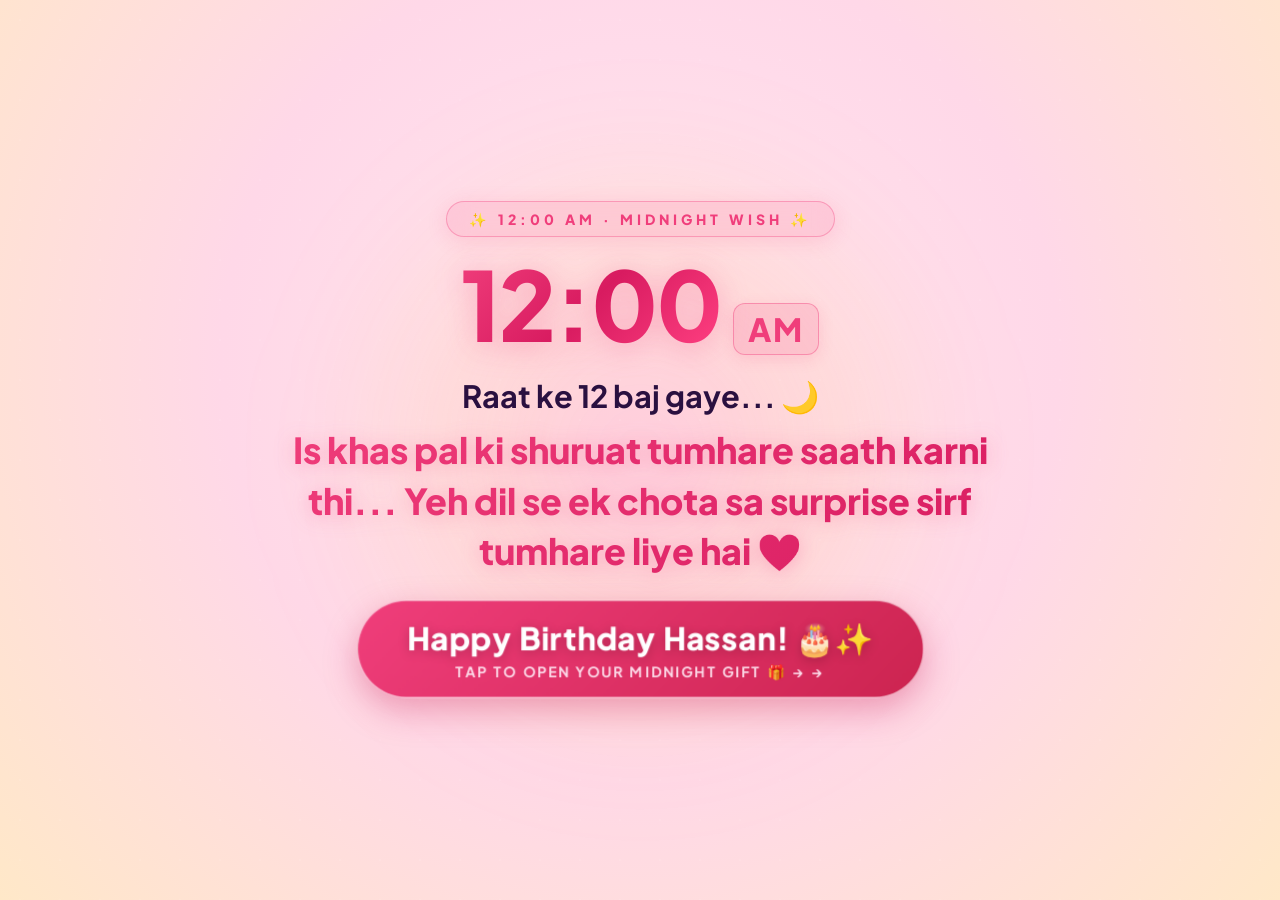
==== commit 76b3853c: "Add files via upload" ====
--- a/index.html
+++ b/index.html
@@ -1,850 +1,565 @@
-<!--
-  Project: Secret Birthday Gift
-  Author: @saklin_01
--->
-<!DOCTYPE html>
-<html lang="en">
-<head>
-  <meta charset="UTF-8" />
-  <meta name="viewport" content="width=device-width, initial-scale=1.0" />
-  <meta name="author" content="@bakarinside" />
-  <title>Happy Birthday Hassan 🎂</title>
-  <link href="https://fonts.googleapis.com/css2?family=Bubblegum+Sans&family=Chewy&family=Comic+Neue:wght@700&family=Courier+Prime:ital,wght@0,400;0,700;1,400;1,700&family=DynaPuff:wght@600;700&family=Fredoka:wght@600;700;800;900&family=Great+Vibes&family=Playfair+Display:wght@400;600;700;900&family=Poppins:wght@400;500;600;700&family=Sniglet:wght@800&display=swap" rel="stylesheet" />
-  <link rel="stylesheet" href="style.css" />
-</head>
-<body>
-
-  <!-- Ambient Warm Candlelight & Rose Petal Layer -->
-  <div id="bg-ambient"></div>
-
-  <!-- Shinchan Date Verification Screen -->
-  <div id="quiz-screen">
-    <div class="quiz-card" id="quiz-card">
-      
-      <!-- Left Side: Scalloped Cameo Frame with Shinchan GIF -->
-      <div class="quiz-visual-side">
-        <span class="cameo-star s1">★</span>
-        <span class="cameo-star s2">★</span>
-        <span class="cameo-star s3">★</span>
-        <span class="cameo-star s4">★</span>
-        <span class="cameo-star s5">★</span>
-        <span class="cameo-star s6">★</span>
-
-        <div class="rosette-cameo">
-          <svg class="rosette-svg" viewBox="0 0 340 340" aria-hidden="true">
-            <path class="rosette-petals" d="M 40 18 Q 56.3 5, 72.5 18 Q 88.8 5, 105.0 18 Q 121.3 5, 137.5 18 Q 153.8 5, 170.0 18 Q 186.3 5, 202.5 18 Q 218.8 5, 235.0 18 Q 251.3 5, 267.5 18 Q 283.8 5, 300.0 18 Q 335 7, 322 40 Q 335 56.3, 322 72.5 Q 335 88.8, 322 105.0 Q 335 121.3, 322 137.5 Q 335 153.8, 322 170.0 Q 335 186.3, 322 202.5 Q 335 218.8, 322 235.0 Q 335 251.3, 322 267.5 Q 335 283.8, 322 300.0 Q 335 333, 300 322 Q 283.8 335, 267.5 322 Q 251.3 335, 235.0 322 Q 218.8 335, 202.5 322 Q 186.3 335, 170.0 322 Q 153.8 335, 137.5 322 Q 121.3 335, 105.0 322 Q 88.8 335, 72.5 322 Q 56.3 335, 40.0 322 Q 5 333, 18 300 Q 5 283.8, 18 267.5 Q 5 251.3, 18 235.0 Q 5 218.8, 18 202.5 Q 5 186.3, 18 170.0 Q 5 153.8, 18 137.5 Q 5 121.3, 18 105.0 Q 5 88.8, 18 72.5 Q 5 56.3, 18 40.0 Q 5 7, 40 18 Z" />
-            <rect x="36" y="36" width="268" height="268" rx="18" ry="18" class="rosette-ring-outer" />
-            <rect x="44" y="44" width="252" height="252" rx="14" ry="14" class="rosette-ring-inner" />
-          </svg>
-          <div class="shinchan-box">
-            <img id="shinchan-img" src="assets/shinchan-birthday.png" alt="Shinchan Birthday" />
-          </div>
-        </div>
-      </div>
-
-      <!-- Right Side: Passcode Style Date Writing & Round Keypad -->
-      <div class="quiz-input-side">
-        <!-- Organic Torn Deckle Paper Divider -->
-        <svg class="torn-deckle" viewBox="0 0 30 1000" preserveAspectRatio="none" aria-hidden="true">
-          <path d="M 30 0 L 16 70 L 26 150 L 12 250 L 25 350 L 10 450 L 26 560 L 12 660 L 26 770 L 14 880 L 27 1000 L 30 1000 Z" fill="#9983b3" />
-        </svg>
-
-        <div class="passcode-container">
-          <div class="passcode-header">
-            <h3 id="quiz-title">Enter a passcode</h3>
-            <p id="quiz-text">Enter the 4-digit secret passcode 💖</p>
-          </div>
-
-          <!-- 4 Passcode Boxes (Matching Reference Exactly) -->
-          <div class="passcode-boxes-wrap">
-            <div class="passcode-box" id="b2"></div>
-            <div class="passcode-box" id="b0"></div>
-            <div class="passcode-box" id="b0"></div>
-            <div class="passcode-box" id="b8"></div>
-          </div>
-
-          <!-- Virtual Circular Keypad (Reference Aesthetic) -->
-          <div class="keypad" id="keypad">
-            <button class="key-btn" onclick="pressKey('1')"><span>1</span></button>
-            <button class="key-btn" onclick="pressKey('2')"><span>2</span></button>
-            <button class="key-btn" onclick="pressKey('3')"><span>3</span></button>
-            <button class="key-btn" onclick="pressKey('4')"><span>4</span></button>
-            <button class="key-btn" onclick="pressKey('5')"><span>5</span></button>
-            <button class="key-btn" onclick="pressKey('6')"><span>6</span></button>
-            <button class="key-btn" onclick="pressKey('7')"><span>7</span></button>
-            <button class="key-btn" onclick="pressKey('8')"><span>8</span></button>
-            <button class="key-btn" onclick="pressKey('9')"><span>9</span></button>
-            <button class="key-btn key-action" onclick="deleteDigit()">⌫</button>
-            <button class="key-btn" onclick="pressKey('0')"><span>0</span></button>
-            <button class="key-btn key-submit" onclick="submitBirthdayDate()">💖</button>
-          </div>
-
-          <button id="retry-btn" class="hidden-btn" onclick="resetQuiz()">Try Again 🔄</button>
-        </div>
-      </div>
-
-    </div>
-  </div>
-
-  <!-- Surprise Question Screen (Gingham Tablecloth & Dancing Shinchan Card) -->
-  <div id="surprise-screen" class="hidden-screen">
-    <div class="gingham-stage">
-      <div class="surprise-paper-card">
-        
-        <!-- Decorative Sprinkled Stars inside Card -->
-        <span class="card-bg-star cs1">✦</span>
-        <span class="card-bg-star cs2">★</span>
-        <span class="card-bg-star cs3">✦</span>
-        <span class="card-bg-star cs4">★</span>
-        <span class="card-bg-star cs5">✦</span>
-        <span class="card-bg-star cs6">★</span>
-        <span class="card-bg-star cs7">✦</span>
-        <span class="card-bg-star cs8">★</span>
-
-        <!-- Curved Arched Title: "I have made something for you" / "Are you really excited?" -->
-        <div class="curved-title-wrap">
-          <svg class="curved-title-svg" viewBox="0 0 1100 170" preserveAspectRatio="xMidYMid meet">
-            <path id="arch-path" d="M 50,150 Q 550,20 1050,150" fill="none" />
-            <text class="arched-text">
-              <textPath id="arch-text-path" href="#arch-path" xlink:href="#arch-path" startOffset="50%" text-anchor="middle">
-                I have made something for you
-              </textPath>
-            </text>
-          </svg>
-        </div>
-
-        <!-- Center: Shinchan Dancing GIF -->
-        <div class="dance-gif-wrap">
-          <img id="dance-gif" src="assets/shinchan-dance.gif" alt="Shinchan Dancing" />
-        </div>
-
-        <!-- Question Prompt: "Do you wanna see it ?" -->
-        <h2 class="prompt-text" id="surprise-prompt">Do you wanna see it ?</h2>
-
-        <!-- Red Capsule YES / NO Buttons (Matching Reference Image) -->
-        <div class="surprise-btn-group">
-          <button id="btn-yes" class="pill-btn yes-btn" onclick="handleChoice('yes')">
-            <span class="btn-shine-tr"></span>
-            <span class="btn-label">YES</span>
-            <span class="btn-shine-bl"></span>
-          </button>
-          <button id="btn-no" class="pill-btn no-btn" onclick="handleChoice('no')">
-            <span class="btn-shine-tr"></span>
-            <span class="btn-label">NO</span>
-            <span class="btn-shine-bl"></span>
-          </button>
-        </div>
-
-      </div>
-    </div>
-  </div>
-
-  <!-- Mystery Gift Boxes Screen (3 Floating Heart Gift Boxes Matching Screenshot) -->
-  <div id="gift-screen" class="hidden-screen">
-    <!-- Decorative Sprinkled Stars (Inspired by Passcode Wallpaper in a romantic pastel style) -->
-    <span class="gift-bg-star gs1">✦</span>
-    <span class="gift-bg-star gs2">★</span>
-    <span class="gift-bg-star gs3">✦</span>
-    <span class="gift-bg-star gs4">★</span>
-    <span class="gift-bg-star gs5">✦</span>
-    <span class="gift-bg-star gs6">★</span>
-    <span class="gift-bg-star gs7">✦</span>
-    <span class="gift-bg-star gs8">★</span>
-    <span class="gift-bg-star gs9">✦</span>
-    <span class="gift-bg-star gs10">★</span>
-
-    <div class="gift-stage">
-      
-      <!-- 3 Floating Mystery Heart Boxes Row -->
-      <div class="mystery-boxes-row">
-        <!-- Reusable Heart Box Asset in hidden SVG defs -->
-        <svg style="display:none">
-          <defs>
-            <filter id="neon-glow-def" x="-20%" y="-20%" width="140%" height="140%">
-              <feGaussianBlur stdDeviation="3.5" result="blur"/>
-              <feMerge><feMergeNode in="blur"/><feMergeNode in="SourceGraphic"/></feMerge>
-            </filter>
-            <pattern id="heart-dots-def" width="14" height="14" patternUnits="userSpaceOnUse">
-              <circle cx="7" cy="7" r="2.2" fill="#8f0f20" opacity="0.55"/>
-            </pattern>
-            <g id="heart-box-asset">
-              <g class="box-rays">
-                <line x1="20" y1="45" x2="6" y2="35" stroke="#f48fb1" stroke-width="3" stroke-linecap="round" />
-                <line x1="12" y1="85" x2="0" y2="85" stroke="#f48fb1" stroke-width="3" stroke-linecap="round" />
-                <line x1="24" y1="130" x2="10" y2="142" stroke="#f48fb1" stroke-width="3" stroke-linecap="round" />
-                <line x1="45" y1="175" x2="35" y2="190" stroke="#f48fb1" stroke-width="3" stroke-linecap="round" />
-                <line x1="240" y1="45" x2="254" y2="35" stroke="#f48fb1" stroke-width="3" stroke-linecap="round" />
-                <line x1="248" y1="85" x2="260" y2="85" stroke="#f48fb1" stroke-width="3" stroke-linecap="round" />
-                <line x1="236" y1="130" x2="250" y2="142" stroke="#f48fb1" stroke-width="3" stroke-linecap="round" />
-                <line x1="215" y1="175" x2="225" y2="190" stroke="#f48fb1" stroke-width="3" stroke-linecap="round" />
-                <line x1="85" y1="12" x2="80" y2="0" stroke="#f48fb1" stroke-width="3" stroke-linecap="round" />
-                <line x1="175" y1="12" x2="180" y2="0" stroke="#f48fb1" stroke-width="3" stroke-linecap="round" />
-              </g>
-              <path d="M 30,85 C 30,135 130,185 130,185 C 130,185 230,135 230,85 L 230,115 C 230,165 130,212 130,212 C 130,212 30,165 30,115 Z" fill="#6d0a17" />
-              <path d="M 30,105 C 30,155 130,202 130,202 C 130,202 230,155 230,105 L 230,115 C 230,165 130,212 130,212 C 130,212 30,165 30,115 Z" fill="#500610" />
-              <path class="box-lid" d="M 130,180 C 130,180 30,130 30,80 C 30,42 60,25 90,25 C 112,25 125,40 130,52 C 135,40 148,25 170,25 C 200,25 230,42 230,80 C 230,130 130,180 130,180 Z" fill="#c9172f" />
-              <path d="M 130,180 C 130,180 30,130 30,80 C 30,42 60,25 90,25 C 112,25 125,40 130,52 C 135,40 148,25 170,25 C 200,25 230,42 230,80 C 230,130 130,180 130,180 Z" fill="url(#heart-dots-def)" />
-              <path d="M 85,25 Q 110,95 140,175 L 122,176 Q 95,95 68,27 Z" fill="#ea2440" opacity="0.9" />
-              <path d="M 175,25 Q 150,95 120,175 L 138,176 Q 165,95 192,27 Z" fill="#ea2440" opacity="0.9" />
-              <g class="box-bow">
-                <path d="M 130,95 C 105,72 78,82 84,102 C 89,116 112,110 130,98 C 148,110 171,116 176,102 C 182,82 155,72 130,95 Z" fill="none" stroke="#ffffff" stroke-width="4.5" stroke-linecap="round" stroke-linejoin="round" filter="url(#neon-glow-def)" />
-                <circle cx="130" cy="97" r="7.5" fill="#ffffff" filter="url(#neon-glow-def)" />
-                <path d="M 126,102 Q 115,130 102,148 Q 112,142 128,112" fill="none" stroke="#ffffff" stroke-width="3.5" stroke-linecap="round" filter="url(#neon-glow-def)" />
-                <path d="M 134,102 Q 145,130 158,148 Q 148,142 132,112" fill="none" stroke="#ffffff" stroke-width="3.5" stroke-linecap="round" filter="url(#neon-glow-def)" />
-              </g>
-            </g>
-          </defs>
-        </svg>
-
-        <!-- Box 1 -->
-        <div class="mystery-box-item float-box-1" onclick="openMysteryBox(1)">
-          <div class="heart-box-visual">
-            <svg class="heart-box-svg" viewBox="0 0 260 220"><use href="#heart-box-asset"/></svg>
-          </div>
-        </div>
-
-        <!-- Box 2 -->
-        <div class="mystery-box-item float-box-2" onclick="openMysteryBox(2)">
-          <div class="heart-box-visual">
-            <svg class="heart-box-svg" viewBox="0 0 260 220"><use href="#heart-box-asset"/></svg>
-          </div>
-        </div>
-
-        <!-- Box 3 -->
-        <div class="mystery-box-item float-box-3" onclick="openMysteryBox(3)">
-          <div class="heart-box-visual">
-            <svg class="heart-box-svg" viewBox="0 0 260 220"><use href="#heart-box-asset"/></svg>
-          </div>
-        </div>
-      </div>
-
-      <!-- Aesthetic Framed Shinchan Cameo Mascot -->
-      <div class="mystery-shinchan-frame">
-        <span class="cameo-decor-star c-star1">✦</span>
-        <span class="cameo-decor-star c-star2">✦</span>
-        <div class="shinchan-cameo-inner">
-          <img src="assets/shinchan-gift.gif" alt="Shinchan Blushing Gift" />
-        </div>
-      </div>
-
-      <!-- Bottom Prompt Text -->
-      <div class="mystery-prompt-wrap">
-        <h2 class="mystery-title">Tap on the mystery box</h2>
-        <p class="mystery-subtitle">to unlock your gifts!</p>
-      </div>
-
-    </div>
-
-    <!-- Special Box 1: Clothesline Hanging Memories Board (Matching Reference Image 2) -->
-    <div id="memories-modal" class="gift-modal memories-board-overlay hidden">
-      <div class="memories-backdrop" onclick="closeMemoriesModal()">
-        <!-- Sprinkled Pastel Twinkling Stars in Background (matching other screens) -->
-        <span class="mem-bg-star mbs1">✦</span>
-        <span class="mem-bg-star mbs2">★</span>
-        <span class="mem-bg-star mbs3">✦</span>
-        <span class="mem-bg-star mbs4">★</span>
-        <span class="mem-bg-star mbs5">✦</span>
-        <span class="mem-bg-star mbs6">★</span>
-        <span class="mem-bg-star mbs7">✦</span>
-        <span class="mem-bg-star mbs8">★</span>
-        <span class="mem-bg-star mbs9">✦</span>
-        <span class="mem-bg-star mbs10">★</span>
-      </div>
-
-      <div class="memories-board-container" id="memories-board-container">
-        <!-- Close Button -->
-        <button class="memories-board-close" onclick="closeMemoriesModal()" title="Close Memories">✕</button>
-
-        <!-- Scrapbook Letter Cutout Tiles: M E M O R I E S -->
-        <div class="scrapbook-title-row">
-          <div class="letter-tile lt-1"><span>M</span></div>
-          <div class="letter-tile lt-2"><span>E</span></div>
-          <div class="letter-tile lt-3"><span>M</span></div>
-          <div class="letter-tile lt-4"><span>O</span></div>
-          <div class="letter-tile lt-5"><span>R</span></div>
-          <div class="letter-tile lt-6"><span>I</span></div>
-          <div class="letter-tile lt-7"><span>E</span></div>
-          <div class="letter-tile lt-8"><span>S</span></div>
-          <span class="title-sparkle-star">✦</span>
-        </div>
-
-        <!-- Clothesline Garland Stage -->
-        <div class="clothesline-stage">
-          <!-- Fairy Lights Hanging Wire SVG with glowing light bulbs -->
-          <svg class="clothesline-wire-svg" viewBox="0 0 1200 80" preserveAspectRatio="none">
-            <path d="M 0,22 Q 300,52 600,26 Q 900,52 1200,22" fill="none" stroke="#6d4c41" stroke-width="2.5" />
-            <!-- Glowing hanging bulbs along the wire -->
-            <g class="wire-bulb" transform="translate(130, 36)">
-              <rect x="-2" y="-12" width="4" height="6" fill="#3e2723" />
-              <circle cx="0" cy="0" r="9" fill="#ffee58" opacity="0.95" />
-              <circle cx="0" cy="0" r="15" fill="#ffd54f" opacity="0.3" />
-            </g>
-            <g class="wire-bulb" transform="translate(370, 46)">
-              <rect x="-2" y="-12" width="4" height="6" fill="#3e2723" />
-              <circle cx="0" cy="0" r="9" fill="#ffee58" opacity="0.95" />
-              <circle cx="0" cy="0" r="15" fill="#ffd54f" opacity="0.3" />
-            </g>
-            <g class="wire-bulb" transform="translate(610, 34)">
-              <rect x="-2" y="-12" width="4" height="6" fill="#3e2723" />
-              <circle cx="0" cy="0" r="9" fill="#ffee58" opacity="0.95" />
-              <circle cx="0" cy="0" r="15" fill="#ffd54f" opacity="0.3" />
-            </g>
-            <g class="wire-bulb" transform="translate(850, 46)">
-              <rect x="-2" y="-12" width="4" height="6" fill="#3e2723" />
-              <circle cx="0" cy="0" r="9" fill="#ffee58" opacity="0.95" />
-              <circle cx="0" cy="0" r="15" fill="#ffd54f" opacity="0.3" />
-            </g>
-            <g class="wire-bulb" transform="translate(1070, 30)">
-              <rect x="-2" y="-12" width="4" height="6" fill="#3e2723" />
-              <circle cx="0" cy="0" r="9" fill="#ffee58" opacity="0.95" />
-              <circle cx="0" cy="0" r="15" fill="#ffd54f" opacity="0.3" />
-            </g>
-          </svg>
-
-          <!-- Shinchan Clothesline Photos Track -->
-          <div class="clothesline-photos-track" id="clothesline-photos-track">
-            
-            <!-- Photo 1:  Birthday Cake -->
-            <div class="hanging-polaroid-item tilt-left" onclick="focusHangingPhoto(this)">
-              <div class="wooden-clothespin">
-                <span class="peg-slit"></span>
-                <span class="peg-spring"></span>
-              </div>
-              <div class="gingham-frame">
-                <div class="photo-inner-box">
-                  <img src="assets/memory1.jpg" alt="Anya with Birthday Cake" />
-                </div>
-                <div class="photo-caption-tag">Waku Waku Cake! 🎂</div>
-              </div>
-            </div>
-
-            <!-- Red Bow Deco -->
-            <div class="line-deco-element bow-deco">🎀</div>
-
-            <!-- Photo 2: Shinchan Smug Heh Face -->
-            <div class="hanging-polaroid-item tilt-right" onclick="focusHangingPhoto(this)">
-              <div class="wooden-clothespin">
-                <span class="peg-slit"></span>
-                <span class="peg-spring"></span>
-              </div>
-              <div class="gingham-frame">
-                <div class="photo-inner-box">
-                  <img src="assets/memory2.jpg" alt="Anya Smug Heh Face" />
-                </div>
-                <div class="photo-caption-tag">Heh! Peanuts & Gift 🎁</div>
-              </div>
-            </div>
-
-            <!-- Red Hibiscus Flower Deco -->
-            <div class="line-deco-element flower-deco">🌺</div>
-
-            <!-- Photo 3: Shinchan with Chimera & Balloons -->
-            <div class="hanging-polaroid-item tilt-straight" onclick="focusHangingPhoto(this)">
-              <div class="wooden-clothespin">
-                <span class="peg-slit"></span>
-                <span class="peg-spring"></span>
-              </div>
-              <div class="gingham-frame">
-                <div class="photo-inner-box">
-                  <img src="assets/memory3.jpg" alt="Anya with Chimera Plushie" />
-                </div>
-                <div class="photo-caption-tag">Best Friend Chimera! 🎈</div>
-              </div>
-            </div>
-
-            <!-- Red Bow Deco -->
-            <div class="line-deco-element bow-deco">🎀</div>
-
-            <!-- Photo 4: Shinchan Blowing Birthday Candles -->
-            <div class="hanging-polaroid-item tilt-left" onclick="focusHangingPhoto(this)">
-              <div class="wooden-clothespin">
-                <span class="peg-slit"></span>
-                <span class="peg-spring"></span>
-              </div>
-              <div class="gingham-frame">
-                <div class="photo-inner-box">
-                  <img src="assets/memory4.jpg" alt="Anya Blowing Out Candles" />
-                </div>
-                <div class="photo-caption-tag">Make A Wish 🕯️✨</div>
-              </div>
-            </div>
-
-            <!-- Red Hibiscus Flower Deco -->
-            <div class="line-deco-element flower-deco">🌺</div>
-
-            <!-- Photo 5: Shinchan Secret Spy with Bond -->
-            <div class="hanging-polaroid-item tilt-right" onclick="focusHangingPhoto(this)">
-              <div class="wooden-clothespin">
-                <span class="peg-slit"></span>
-                <span class="peg-spring"></span>
-              </div>
-              <div class="gingham-frame">
-                <div class="photo-inner-box">
-                  <img src="assets/memory5.jpg" alt="Anya and Bond Dog" />
-                </div>
-                <div class="photo-caption-tag">Secret Agent Anya & Bond 🐶</div>
-              </div>
-            </div>
-
-          </div>
-
-          <!-- Vintage Retro Camera in Bottom-Left Corner (Matching Reference) -->
-          <div class="vintage-camera-deco" title="Vintage Memories Camera">
-            <svg class="camera-svg" viewBox="0 0 100 80" width="82" height="65">
-              <rect x="5" y="20" width="90" height="55" rx="8" fill="#ded5c4" stroke="#795548" stroke-width="2.5"/>
-              <rect x="5" y="32" width="90" height="12" fill="#4e342e"/>
-              <rect x="22" y="10" width="22" height="10" rx="3" fill="#795548"/>
-              <circle cx="75" cy="14" r="5" fill="#d32f2f"/>
-              <circle cx="50" cy="48" r="21" fill="#37474f" stroke="#efebe9" stroke-width="3"/>
-              <circle cx="50" cy="48" r="13" fill="#212121"/>
-              <circle cx="45" cy="44" r="4.5" fill="#ffffff" opacity="0.6"/>
-              <rect x="68" y="24" width="18" height="11" rx="2" fill="#fff9c4" stroke="#795548" stroke-width="1.5"/>
-            </svg>
-          </div>
-
-          <!-- Horizontal Scroll Navigation Arrow Button (Matching '>' on reference right edge) -->
-          <button class="track-arrow-btn arrow-prev" onclick="scrollClothesline(-1)" title="Scroll Left">❮</button>
-          <button class="track-arrow-btn arrow-next" onclick="scrollClothesline(1)" title="Scroll Right">❯</button>
-        </div>
-
-        <!-- Footer Hint -->
-        <div class="clothesline-footer-hint">
-          <span>🌸 Tap any photo to see it sway, or use ❮ ❯ arrows to view all memories 🌸</span>
-        </div>
-      </div>
-    </div>
-
-    <!-- Special Box 2: Make A Wish - Interactive Cake Cutting Modal (Exact Match to User Reference) -->
-    <div id="cake-modal" class="gift-modal cake-screen-overlay hidden">
-      <div class="cake-modal-backdrop" onclick="closeCakeModal()">
-        <!-- Sprinkled Pastel Stars in Background -->
-        <span class="cake-bg-star cks1">✦</span>
-        <span class="cake-bg-star cks2">★</span>
-        <span class="cake-bg-star cks3">✦</span>
-        <span class="cake-bg-star cks4">★</span>
-        <span class="cake-bg-star cks5">✦</span>
-      </div>
-
-      <div class="cake-card-container" id="cake-card-container">
-        <!-- Close Button -->
-        <button class="cake-card-close" onclick="closeCakeModal()" title="Close">✕</button>
-
-        <!-- Interactive Stage: 1:1 Match to User's Reference Screenshot -->
-        <div class="cake-interactive-stage" id="cake-stage" onclick="makeCakeWish(event)">
-          
-          <div class="cake-svg-wrap" id="cake-svg-wrap">
-            <svg class="cake-svg" viewBox="0 0 920 580" preserveAspectRatio="xMidYMid meet">
-              <defs>
-                <!-- Red-and-White Gingham Checkerboard Pattern -->
-                <pattern id="gingham-pattern" width="24" height="24" patternUnits="userSpaceOnUse">
-                  <rect width="24" height="24" fill="#ffffff"/>
-                  <rect width="12" height="12" fill="#c62828" opacity="0.9"/>
-                  <rect x="12" y="12" width="12" height="12" fill="#c62828" opacity="0.9"/>
-                  <rect x="12" y="0" width="12" height="12" fill="#ef9a9a" opacity="0.6"/>
-                  <rect x="0" y="12" width="12" height="12" fill="#ef9a9a" opacity="0.6"/>
-                </pattern>
-
-                <!-- Candle Glow Filter -->
-                <filter id="glow-candle" x="-50%" y="-50%" width="200%" height="200%">
-                  <feGaussianBlur stdDeviation="6" result="blur"/>
-                  <feMerge>
-                    <feMergeNode in="blur"/>
-                    <feMergeNode in="SourceGraphic"/>
-                  </feMerge>
-                </filter>
-                <radialGradient id="halo-glow" cx="50%" cy="50%" r="50%">
-                  <stop offset="0%" stop-color="#fff9c4" stop-opacity="0.9"/>
-                  <stop offset="45%" stop-color="#ffe082" stop-opacity="0.45"/>
-                  <stop offset="100%" stop-color="#ffecb3" stop-opacity="0"/>
-                </radialGradient>
-
-                <!-- Reusable Candle Stick & Flame Definitions -->
-                <g id="candle-stick-asset">
-                  <rect x="-6.5" y="0" width="13" height="56" rx="2" fill="#961724" stroke="#7a0e19" stroke-width="1.5" />
-                  <ellipse cx="0" cy="0" rx="6.5" ry="2.5" fill="#f8bbd0" />
-                  <line x1="0" y1="0" x2="0" y2="-10" stroke="#212121" stroke-width="2" stroke-linecap="round" />
-                </g>
-                <g id="candle-flame-asset">
-                  <circle cx="0" cy="-12" r="16" fill="#fff59d" opacity="0.45" filter="url(#glow-candle)" />
-                  <path d="M 0,-26 C 6,-16 6,-3 0,0 C -6,-3 -6,-16 0,-26 Z" fill="#ffca28" />
-                  <path d="M 0,-20 C 4.5,-12 4.5,-2 0,0 C -4.5,-2 -4.5,-12 0,-20 Z" fill="#ff5722" />
-                  <path d="M 0,-14 C 2.5,-8 2.5,-1 0,0 C -2.5,-1 -2.5,-8 0,-14 Z" fill="#ffffff" />
-                </g>
-                <linearGradient id="biscuit-tier" x1="0%" y1="0%" x2="100%" y2="0%">
-                  <stop offset="0%" stop-color="#dccfc5"/><stop offset="30%" stop-color="#eee5dc"/><stop offset="70%" stop-color="#d8cbc0"/><stop offset="100%" stop-color="#c5b7ab"/>
-                </linearGradient>
-              </defs>
-
-              <!-- Main Canvas Background -->
-              <rect x="0" y="0" width="920" height="580" rx="20" fill="#fdfaf7" />
-
-              <!-- Right & Bottom Gingham Check Border (Matching Reference) -->
-              <rect x="874" y="0" width="46" height="580" fill="url(#gingham-pattern)" />
-              <line x1="874" y1="0" x2="874" y2="580" stroke="#b71c1c" stroke-width="2" />
-              <rect x="670" y="554" width="250" height="26" fill="url(#gingham-pattern)" />
-              <line x1="670" y1="554" x2="874" y2="554" stroke="#b71c1c" stroke-width="2" />
-
-              <!-- Curved Arched Top Title: MAKE A WISH (Exact Reference) -->
-              <path id="curve-make-wish" d="M 120,118 Q 460,32 800,118" fill="none" />
-              <text>
-                <textPath id="cake-arch-text" href="#curve-make-wish" startOffset="50%" text-anchor="middle" fill="#9b1424" stroke="#7e0d1b" stroke-width="2" font-family="'Chewy', 'Lilita One', 'Fredoka', cursive, sans-serif" font-size="68" font-weight="900" letter-spacing="4">
-                  MAKE A WISH
-                </textPath>
-              </text>
-
-              <!-- Left Side: "i love you" & Confetti Streamers (Exact Reference) -->
-              <g class="left-doodle-group" transform="translate(105, 305) rotate(-18)">
-                <text x="0" y="0" fill="#9c1424" font-family="'Chewy', 'Fredoka', cursive, sans-serif" font-size="36" font-weight="bold">i love</text>
-                <text x="18" y="42" fill="#9c1424" font-family="'Chewy', 'Fredoka', cursive, sans-serif" font-size="38" font-weight="bold">y o u</text>
-              </g>
-              <g class="confetti-streamers">
-                <path d="M 35,270 Q 55,290 30,315 T 45,360" fill="none" stroke="#ef5350" stroke-width="3" stroke-linecap="round"/>
-                <path d="M 65,420 Q 90,405 80,445 T 105,475" fill="none" stroke="#ff4081" stroke-width="3" stroke-linecap="round"/>
-                <path d="M 40,490 Q 60,470 50,510 T 80,530" fill="none" stroke="#ab47bc" stroke-width="3" stroke-linecap="round"/>
-                <text x="40" y="465" fill="#fbc02d" font-size="28">✦</text>
-                <text x="145" y="525" fill="#ffa726" font-size="22">★</text>
-              </g>
-
-              <!-- Top Right: Dangling "CLICK ME" Heart Tag (Exact Reference) -->
-              <path d="M 855,0 Q 852,35 858,68" stroke="#f48fb1" stroke-width="2.5" stroke-dasharray="4,4" fill="none"/>
-              <g class="click-me-heart-badge" transform="translate(858, 88)" onclick="makeCakeWish(event)" cursor="pointer">
-                <path d="M 0,16 C 0,16 -28,-8 -28,-22 C -28,-34 -14,-38 0,-26 C 14,-38 28,-34 28,-22 C 28,-8 0,16 0,16 Z" fill="#ffebee" stroke="#c2185b" stroke-width="2.5"/>
-                <text x="0" y="-20" text-anchor="middle" fill="#9c1424" font-family="'Chewy', 'Fredoka', cursive" font-size="11" font-weight="bold">CLICK</text>
-                <text x="0" y="-7" text-anchor="middle" fill="#9c1424" font-family="'Chewy', 'Fredoka', cursive" font-size="11" font-weight="bold">ME</text>
-              </g>
-
-              <!-- Warm Candle Row Ambient Halo -->
-              <ellipse cx="450" cy="145" rx="200" ry="60" fill="url(#halo-glow)" />
-
-              <!-- 2-TIER CAKE MAIN GROUP (Matching Reference Exact Shapes & Colors) -->
-              <g id="two-tier-cake-group">
-                
-                <!-- === BOTTOM TIER === -->
-                <g class="bottom-tier-cake">
-                  <!-- Biscuit Sponge Body -->
-                  <path d="M 220,340 L 220,470 Q 450,520 680,470 L 680,340 Z" fill="url(#biscuit-tier)" />
-                  <!-- Bottom Left Red Corner Shadow Accent (Matching Reference) -->
-                  <path d="M 220,380 C 220,440 240,480 270,490 L 260,380 Z" fill="#b71c1c" opacity="0.85" />
-                  <!-- Bottom Red Plate/Icing Stripe Accent -->
-                  <path d="M 240,475 Q 450,528 660,475" stroke="#961724" stroke-width="7" stroke-linecap="round" fill="none" />
-                  
-                  <!-- White Dripping Frosting -->
-                  <ellipse cx="450" cy="350" rx="230" ry="46" fill="#ffffff" />
-                  <path d="M 220,340 
-                           C 240,395 265,440 290,440 
-                           C 310,440 320,385 340,385 
-                           C 365,385 375,465 400,465 
-                           C 425,465 435,395 460,395 
-                           C 485,395 495,465 520,465 
-                           C 545,465 555,395 580,395 
-                           C 605,395 620,440 640,440 
-                           C 660,440 680,395 680,340 
-                           Q 450,305 220,340 Z" 
-                        fill="#ffffff" />
-                  
-                  <!-- Red Wavy Contour Line Beneath Drips (Exact Reference) -->
-                  <path d="M 220,355 
-                           C 235,415 270,448 300,448 
-                           C 330,448 345,398 375,398 
-                           C 405,398 420,472 450,472 
-                           C 480,472 495,402 525,402 
-                           C 555,402 575,468 605,468 
-                           C 630,468 665,420 680,355" 
-                        fill="none" stroke="#961724" stroke-width="7" stroke-linecap="round" stroke-linejoin="round"/>
-                  
-                  <!-- Cocoa / Strawberry Oval Sprinkles -->
-                  <ellipse cx="265" cy="465" rx="9" ry="4.5" fill="#6d4c41" transform="rotate(-15 265 465)" />
-                  <ellipse cx="360" cy="492" rx="9" ry="4.5" fill="#6d4c41" transform="rotate(25 360 492)" />
-                  <ellipse cx="450" cy="510" rx="9" ry="4.5" fill="#6d4c41" transform="rotate(-8 450 510)" />
-                  <ellipse cx="550" cy="500" rx="9" ry="4.5" fill="#6d4c41" transform="rotate(18 550 500)" />
-                  <ellipse cx="640" cy="460" rx="8" ry="4" fill="#6d4c41" transform="rotate(-20 640 460)" />
-                  <ellipse cx="340" cy="365" rx="7" ry="3.5" fill="#a1887f" transform="rotate(22 340 365)" />
-                  <ellipse cx="560" cy="368" rx="7" ry="3.5" fill="#a1887f" transform="rotate(-16 560 368)" />
-                </g>
-
-                <!-- === TOP TIER === -->
-                <g class="top-tier-cake">
-                  <!-- Biscuit Sponge Body -->
-                  <path d="M 280,225 L 280,330 Q 450,365 620,330 L 620,225 Z" fill="url(#biscuit-tier)" />
-                  
-                  <!-- White Dripping Frosting -->
-                  <ellipse cx="450" cy="225" rx="170" ry="36" fill="#ffffff" />
-                  <!-- Top Frosting Contour Shading -->
-                  <path d="M 320,230 Q 450,255 580,230" fill="none" stroke="#d5c8be" stroke-width="4" stroke-linecap="round" />
-                  
-                  <path d="M 280,225 
-                           C 290,265 315,290 335,290 
-                           C 355,290 365,255 385,255 
-                           C 405,255 415,305 440,305 
-                           C 465,305 475,260 495,260 
-                           C 515,260 525,300 545,300 
-                           C 565,300 575,255 595,255 
-                           C 608,255 620,245 620,225 
-                           Q 450,195 280,225 Z" 
-                        fill="#ffffff" />
-                  
-                  <!-- Red Wavy Contour Line Beneath Drips (Exact Reference) -->
-                  <path d="M 280,238 
-                           C 295,275 325,295 350,295 
-                           C 375,295 385,260 410,260 
-                           C 435,260 445,308 470,308 
-                           C 495,308 505,262 530,262 
-                           C 555,262 570,300 595,300 
-                           C 610,300 620,275 620,238" 
-                        fill="none" stroke="#961724" stroke-width="6" stroke-linecap="round" stroke-linejoin="round"/>
-                  
-                  <!-- Cocoa Sprinkles on Top Tier -->
-                  <ellipse cx="330" cy="325" rx="8" ry="4" fill="#6d4c41" transform="rotate(-15 330 325)" />
-                  <ellipse cx="400" cy="342" rx="7" ry="3.5" fill="#6d4c41" transform="rotate(20 400 342)" />
-                  <ellipse cx="480" cy="348" rx="8" ry="4" fill="#6d4c41" transform="rotate(-10 480 348)" />
-                  <ellipse cx="560" cy="335" rx="7" ry="3.5" fill="#6d4c41" transform="rotate(25 560 335)" />
-                  <ellipse cx="360" cy="245" rx="6" ry="3" fill="#a1887f" transform="rotate(30 360 245)" />
-                  <ellipse cx="540" cy="248" rx="6" ry="3" fill="#a1887f" transform="rotate(-20 540 248)" />
-                </g>
-              </g>
-
-              <!-- === 7 RED CANDLES (Optimized via SVG defs) === -->
-              <g class="candles-row-group">
-                <g class="candle-item" id="candle-1" onclick="blowCandle(1, event)" transform="translate(320, 168)"><use href="#candle-stick-asset"/><g transform="translate(0, -10)"><g class="flame-wrap" id="flame-1"><use href="#candle-flame-asset"/></g></g></g>
-                <g class="candle-item" id="candle-2" onclick="blowCandle(2, event)" transform="translate(365, 164)"><use href="#candle-stick-asset"/><g transform="translate(0, -10)"><g class="flame-wrap" id="flame-2"><use href="#candle-flame-asset"/></g></g></g>
-                <g class="candle-item" id="candle-3" onclick="blowCandle(3, event)" transform="translate(410, 161)"><use href="#candle-stick-asset"/><g transform="translate(0, -10)"><g class="flame-wrap" id="flame-3"><use href="#candle-flame-asset"/></g></g></g>
-                <g class="candle-item" id="candle-4" onclick="blowCandle(4, event)" transform="translate(450, 159)"><use href="#candle-stick-asset"/><g transform="translate(0, -10)"><g class="flame-wrap" id="flame-4"><use href="#candle-flame-asset"/></g></g></g>
-                <g class="candle-item" id="candle-5" onclick="blowCandle(5, event)" transform="translate(495, 161)"><use href="#candle-stick-asset"/><g transform="translate(0, -10)"><g class="flame-wrap" id="flame-5"><use href="#candle-flame-asset"/></g></g></g>
-                <g class="candle-item" id="candle-6" onclick="blowCandle(6, event)" transform="translate(535, 164)"><use href="#candle-stick-asset"/><g transform="translate(0, -10)"><g class="flame-wrap" id="flame-6"><use href="#candle-flame-asset"/></g></g></g>
-                <g class="candle-item" id="candle-7" onclick="blowCandle(7, event)" transform="translate(580, 168)"><use href="#candle-stick-asset"/><g transform="translate(0, -10)"><g class="flame-wrap" id="flame-7"><use href="#candle-flame-asset"/></g></g></g>
-              </g>
-
-              <!-- === SHINCHAN WITH BALLOONS ON THE RIGHT (Exact Reference) === -->
-              <g class="shinchan-balloons-group" transform="translate(735, 230)">
-                <!-- Balloons -->
-                <g class="balloons-floating">
-                  <!-- Blue Balloon -->
-                  <g transform="translate(15, 65)">
-                    <path d="M 0,0 C -18,-2 0,-36 12,-38 C 24,-40 38,-15 28,5 C 24,12 10,14 0,0 Z" fill="#4fc3f7" stroke="#29b6f6" stroke-width="1.2"/>
-                    <ellipse cx="8" cy="-22" rx="4" ry="9" fill="#ffffff" opacity="0.6" transform="rotate(-25 8 -22)"/>
-                    <polygon points="0,0 -3,4 3,4" fill="#0288d1"/>
-                    <path d="M 0,4 Q 25,60 55,145" fill="none" stroke="#90a4ae" stroke-width="1.2"/>
-                  </g>
-                  
-                  <!-- Pink Heart Balloon (Top) -->
-                  <g transform="translate(48, 30)">
-                    <path d="M 0,0 C 0,0 -32,-24 -32,-42 C -32,-56 -16,-62 0,-48 C 16,-62 32,-56 32,-42 C 32,-24 0,0 0,0 Z" fill="#f06292" stroke="#e91e63" stroke-width="1.2"/>
-                    <ellipse cx="-14" cy="-44" rx="4" ry="8" fill="#ffffff" opacity="0.55" transform="rotate(-30 -14 -44)"/>
-                    <polygon points="0,0 -3,5 3,5" fill="#d81b60"/>
-                    <path d="M 0,5 Q 15,65 22,180" fill="none" stroke="#90a4ae" stroke-width="1.2"/>
-                  </g>
-                </g>
-
-                <!-- Shinchan Mascot Figure -->
-                <g class="shinchan-mascot-svg" transform="translate(20, 185)">
-                  <!-- Legs & Shoes -->
-                  <rect x="22" y="112" width="10" height="20" fill="#ffffff" stroke="#212121" stroke-width="2.5"/>
-                  <rect x="42" y="112" width="10" height="20" fill="#ffffff" stroke="#212121" stroke-width="2.5"/>
-                  <ellipse cx="24" cy="132" rx="9" ry="5.5" fill="#ffd54f" stroke="#212121" stroke-width="2.5"/>
-                  <ellipse cx="48" cy="132" rx="9" ry="5.5" fill="#ffd54f" stroke="#212121" stroke-width="2.5"/>
-
-                  <!-- Yellow Shorts -->
-                  <path d="M 12,86 L 62,86 L 58,114 L 38,114 L 37,100 L 36,114 L 16,114 Z" fill="#cddc39" stroke="#212121" stroke-width="2.5" stroke-linejoin="round"/>
-
-                  <!-- Red T-Shirt -->
-                  <path d="M 8,48 Q 36,44 66,48 L 62,88 L 12,88 Z" fill="#e53935" stroke="#212121" stroke-width="2.5" stroke-linejoin="round"/>
-
-                  <!-- Right Arm holding head shyly -->
-                  <path d="M 64,52 C 78,42 82,24 68,14 C 64,18 64,28 58,35" fill="#ffe0b2" stroke="#212121" stroke-width="2.5" stroke-linecap="round"/>
-                  <!-- Left Arm holding balloon string -->
-                  <path d="M 10,54 Q -6,45 8,25" fill="#ffe0b2" stroke="#212121" stroke-width="2.5" stroke-linecap="round"/>
-
-                  <!-- Shinchan Chubby Head -->
-                  <path d="M 22,12 C 10,12 4,22 4,32 C 4,44 14,50 26,50 C 38,50 68,44 68,26 C 68,14 44,12 22,12 Z" fill="#ffe0b2" stroke="#212121" stroke-width="2.5"/>
-                  <!-- Black Hair -->
-                  <path d="M 12,24 C 6,18 10,10 24,10 C 38,10 65,12 66,22 C 68,14 55,6 30,6 C 16,6 4,14 12,24 Z" fill="#212121"/>
-                  <!-- Ear -->
-                  <ellipse cx="64" cy="28" rx="5" ry="6" fill="#ffe0b2" stroke="#212121" stroke-width="2"/>
-
-                  <!-- Iconic Thick Eyebrows -->
-                  <path d="M 18,17 Q 26,14 34,18" fill="none" stroke="#212121" stroke-width="4.5" stroke-linecap="round"/>
-                  <path d="M 40,17 Q 48,14 56,19" fill="none" stroke="#212121" stroke-width="4.5" stroke-linecap="round"/>
-
-                  <!-- Big Eyes -->
-                  <ellipse cx="28" cy="26" rx="4" ry="5.5" fill="#212121"/>
-                  <circle cx="27" cy="24" r="1.5" fill="#ffffff"/>
-                  <ellipse cx="46" cy="27" rx="4" ry="5.5" fill="#212121"/>
-                  <circle cx="45" cy="25" r="1.5" fill="#ffffff"/>
-
-                  <!-- Cute Blushing Cheeks -->
-                  <ellipse cx="14" cy="36" rx="5" ry="3" fill="#ff8a80" opacity="0.8"/>
-                  <ellipse cx="56" cy="36" rx="4.5" ry="3" fill="#ff8a80" opacity="0.8"/>
-                  <line x1="12" y1="34" x2="16" y2="38" stroke="#d32f2f" stroke-width="1.5" stroke-linecap="round"/>
-                  <line x1="54" y1="34" x2="58" y2="38" stroke="#d32f2f" stroke-width="1.5" stroke-linecap="round"/>
-
-                  <!-- Smile Mouth -->
-                  <path d="M 32,38 Q 38,44 44,38" fill="none" stroke="#212121" stroke-width="2" stroke-linecap="round"/>
-                </g>
-              </g>
-
-            </svg>
-          </div>
-        </div>
-
-        <!-- Wish Celebration Ribbon (Integrated at bottom, never blocks the cake) -->
-        <div id="cake-wish-banner" class="cake-wish-banner hidden">
-          <div class="wish-ribbon-card">
-            <p class="wish-main-text">🎉 "May your year be as sweet, bright, and delightful as this birthday cake! All your dreams will come true!" 💖🍰✨</p>
-            <div class="wish-buttons-row">
-              <button class="cake-btn-again" onclick="resetCake()">🕯️ Relight Candles</button>
-              <button class="cake-btn-back" onclick="closeCakeModal()">💖 Back to Gifts</button>
-            </div>
-          </div>
-        </div>
-
-        <!-- Footer Hint -->
-        <div class="cake-footer-hint" id="cake-footer-hint">
-          <span>🕯️ Tap any candle to blow it out, or tap the cake / "CLICK ME" tag to make a wish! 🎂</span>
-        </div>
-      </div>
-    </div>
-
-    <!-- Special Box 3: Love & Birthday Letter Modal (Matching User Reference Image) -->
-    <div id="letter-modal" class="gift-modal letter-screen-overlay hidden" onclick="handleLetterOverlayClick(event)">
-      <!-- Sprinkled Pastel Twinkling Stars in Background (matching passcode screen aesthetic) -->
-      <div class="letter-bg-backdrop">
-        <span class="letter-bg-star lbs1">✦</span>
-        <span class="letter-bg-star lbs2">★</span>
-        <span class="letter-bg-star lbs3">✦</span>
-        <span class="letter-bg-star lbs4">★</span>
-        <span class="letter-bg-star lbs5">✦</span>
-        <span class="letter-bg-star lbs6">★</span>
-        <span class="letter-bg-star lbs7">✦</span>
-        <span class="letter-bg-star lbs8">★</span>
-        <span class="letter-bg-star lbs9">✦</span>
-        <span class="letter-bg-star lbs10">★</span>
-        <span class="letter-bg-star lbs11">✦</span>
-        <span class="letter-bg-star lbs12">★</span>
-      </div>
-
-      <!-- Top Right "back" Button (Matching Screenshot) -->
-      <button class="letter-back-btn" onclick="closeLetterModal()" title="Back to gifts">back</button>
-
-      <!-- Letter Content Container (2-Column Landscape Card) -->
-      <div class="letter-card-container animate-letter">
-        <!-- Left Side: Tilted Checkered Photo Frame with Purple Ribbon Bow -->
-        <div class="letter-photo-column">
-          <div class="letter-polaroid-frame">
-            <!-- Gingham / Mosaic Checkered Border Wrapper -->
-            <div class="letter-gingham-wrap">
-              <div class="letter-photo-inner">
-                <img src="assets/memory1.jpg" alt="Anya Birthday Celebration" class="letter-photo-img" />
-              </div>
-            </div>
-
-            <!-- Purple Ribbon Bow in Bottom-Left Corner (Exact Match to Screenshot) -->
-            <div class="letter-purple-bow" aria-hidden="true">
-              <svg viewBox="0 0 130 130" class="bow-svg">
-                <defs>
-                  <filter id="bow-shadow" x="-30%" y="-30%" width="160%" height="160%">
-                    <feDropShadow dx="-2" dy="4" stdDeviation="3" flood-color="#210535" flood-opacity="0.45" />
-                  </filter>
-                  <linearGradient id="bow-grad-left" x1="0%" y1="0%" x2="100%" y2="100%">
-                    <stop offset="0%" stop-color="#7e32b3" />
-                    <stop offset="100%" stop-color="#551d7a" />
-                  </linearGradient>
-                  <linearGradient id="bow-grad-right" x1="0%" y1="0%" x2="100%" y2="100%">
-                    <stop offset="0%" stop-color="#8a39c4" />
-                    <stop offset="100%" stop-color="#5b2084" />
-                  </linearGradient>
-                  <linearGradient id="bow-grad-tail" x1="0%" y1="0%" x2="100%" y2="100%">
-                    <stop offset="0%" stop-color="#64248f" />
-                    <stop offset="100%" stop-color="#441460" />
-                  </linearGradient>
-                </defs>
-                <g filter="url(#bow-shadow)">
-                  <!-- Hanging Ribbon Tails -->
-                  <path d="M 48,58 C 36,75 22,95 14,118 C 22,112 28,110 36,116 C 42,95 48,78 52,62 Z" fill="url(#bow-grad-tail)" />
-                  <path d="M 54,60 C 44,80 38,98 34,122 C 42,114 50,114 56,118 C 58,96 58,78 58,62 Z" fill="url(#bow-grad-tail)" opacity="0.9" />
-                  
-                  <!-- Left Ribbon Loop -->
-                  <path d="M 48,54 C 22,44 2,36 4,52 C 6,68 30,66 48,58 Z" fill="url(#bow-grad-left)" />
-                  <path d="M 47,54 C 28,47 16,44 16,53 C 16,62 34,61 47,56 Z" fill="#4a176b" />
-
-                  <!-- Right Ribbon Loop -->
-                  <path d="M 56,54 C 82,38 102,42 100,58 C 98,72 74,68 56,60 Z" fill="url(#bow-grad-right)" />
-                  <path d="M 57,54 C 76,43 88,47 88,56 C 88,64 70,63 57,58 Z" fill="#4f1972" />
-
-                  <!-- Center Knot -->
-                  <ellipse cx="52" cy="56" rx="9" ry="8" fill="#501a73" />
-                  <ellipse cx="51" cy="55" rx="6" ry="5" fill="#752ca6" />
-                  <path d="M 47,52 Q 52,49 57,52 Q 54,61 47,59 Z" fill="#8c3ac7" opacity="0.6" />
-                </g>
-              </svg>
-            </div>
-          </div>
-        </div>
-
-        <!-- Right Side: Heartfelt Birthday / Love Letter Text -->
-        <div class="letter-text-column" onclick="skipLetterTypewriter()" title="Click to reveal instantly">
-          <div class="letter-content-body">
-            <h2 class="letter-headline" id="letter-headline-el">Happy birthday to my favourite<br>brother! ❤️</h2>
-            
-            <p class="letter-para letter-p1" id="letter-p1-el">
-              I hope this year brings you everything you've been wishing for and so much more. Thank you for making my days happier, my bad days easier, and my life a little more beautiful just by being in it. 🥺💖
-            </p>
-            
-            <p class="letter-para letter-p2" id="letter-p2-el">
-              I'm so lucky to have you, and I can't wait to make a million more memories with you. Here's to you, your dreams, and all the happiness you deserve.
-            </p>
-            
-            <p class="letter-para letter-closing" id="letter-closing-el">
-              Happy birthday, my brother. 🫶🏻🎂❤️
-            </p>
-          </div>
-        </div>
-      </div>
-    </div>
-
-    <!-- Generic Gift Reveal Modal Popup (For other boxes) -->
-    <div id="gift-modal" class="gift-modal hidden">
-      <div class="gift-modal-card" id="gift-modal-card">
-        <button class="modal-close-btn" onclick="closeGiftModal()">✕</button>
-        <div class="gift-modal-icon" id="gift-modal-icon">🎁</div>
-        <h3 class="gift-modal-title" id="gift-modal-title">Mystery Gift Unlocked!</h3>
-        <p class="gift-modal-desc" id="gift-modal-desc">Special birthday surprise revealed!</p>
-        <button class="modal-action-btn" onclick="closeGiftModal()">Keep Exploring 💖</button>
-      </div>
-    </div>
-  </div>
-
-  <!-- Stage Curtains (Full Screen Top-to-Bottom Red Velvet) -->
-  <div id="curtain-left"><div class="fabric"></div></div>
-  <div id="curtain-right"><div class="fabric"></div></div>
-
-  <!-- Stage Clock (Initial Screen) -->
-  <div id="countdown-wrap">
-    <div class="clock-housing">
-      <div class="clock-dial-wrap">
-        <svg class="clock-svg" viewBox="0 0 280 280">
-          <circle cx="140" cy="140" r="135" fill="none" stroke="#ffd700" stroke-width="3"/>
-          <circle cx="140" cy="140" r="128" fill="#1e031a" stroke="#ffd700" stroke-width="1.2" stroke-dasharray="2,4" opacity=".8"/>
-          <g id="clock-ticks" stroke="#ffd700"></g>
-          <g id="clock-numerals" font-family="'Playfair Display', serif" font-size="14" font-weight="700" fill="#ffd700" text-anchor="middle" dominant-baseline="middle"></g>
-          <text x="140" y="95" font-family="'Playfair Display', serif" font-size="8.5" letter-spacing="3" fill="#f5deb3" opacity=".8" text-anchor="middle">MIDNIGHT</text>
-          <!-- Hands -->
-          <g id="hour-hand" class="hour-hand"><line x1="140" y1="140" x2="140" y2="85" stroke="#f5c842" stroke-width="4.5" stroke-linecap="round"/><path d="M140 76 L144 86 L136 86 Z" fill="#ffd700"/></g>
-          <g id="minute-hand" class="minute-hand"><line x1="140" y1="140" x2="140" y2="58" stroke="#ffd700" stroke-width="3" stroke-linecap="round"/><path d="M140 50 L143 62 L137 62 Z" fill="#ffd700"/></g>
-          <g id="second-hand" class="second-hand"><line x1="140" y1="165" x2="140" y2="42" stroke="#ff4081" stroke-width="1.6" stroke-linecap="round"/><circle cx="140" cy="155" r="3.5" fill="#ffd700"/><polygon points="140,36 142.5,45 137.5,45" fill="#ffd700"/></g>
-          <circle cx="140" cy="140" r="6.5" fill="#ffd700"/><circle cx="140" cy="140" r="2.5" fill="#8b0000"/>
-        </svg>
-        <div class="clock-glass"></div>
-      </div>
-      <div class="clock-plate">
-        <div class="plate-tag">✦ MIDNIGHT COUNTDOWN ✦</div>
-        <div class="digital-time"><span id="hh">11</span><span class="colon">:</span><span id="mm">59</span><span class="colon">:</span><span id="ss">55</span></div>
-        <div class="plate-hint">Watch the clock strike 12:00:00</div>
-      </div>
-    </div>
-  </div>
-
-  <div id="midnight-burst"></div>
-
-  <script src="script.js"></script>
-</body>
-</html>
+<!DOCTYPE html>
+<html lang="en">
+<head>
+  <meta charset="UTF-8">
+  <meta name="viewport" content="width=device-width, initial-scale=1.0">
+  <title>Blush Moments – Birthday Surprise for Hassani</title>
+  
+  <!-- Google Fonts -->
+  <link rel="preconnect" href="https://fonts.googleapis.com">
+  <link rel="preconnect" href="https://fonts.gstatic.com" crossorigin>
+  <link href="https://fonts.googleapis.com/css2?family=Caveat:wght@600;700&family=Dancing+Script:wght@700&family=Montserrat:wght@400;700;800;900&family=Nunito:wght@400;600;700;800;900&family=Outfit:wght@400;600;700;800;900&family=Pacifico&family=Playfair+Display:ital,wght@0,600;0,700;1,600&family=Plus+Jakarta+Sans:wght@600;700;800&display=swap" rel="stylesheet">
+  
+  <!-- GSAP Animation Library -->
+  <script src="https://cdnjs.cloudflare.com/ajax/libs/gsap/3.12.5/gsap.min.js"></script>
+
+  <!-- External Stylesheet -->
+  <link rel="stylesheet" href="style.css">
+</head>
+<body>
+
+<div id="app">
+
+  <!-- ===== SCENE 1: INTRO ===== -->
+  <div class="scene active" id="scene-intro" onclick="goToScene(1)" style="cursor: pointer;">
+    <div class="dots-grid"></div>
+    <div class="intro-badge">✨ 12:00 AM · MIDNIGHT WISH ✨</div>
+    <div class="intro-time-wrap">
+      <span class="intro-time">12:00</span>
+      <span class="intro-ampm">AM</span>
+    </div>
+    <div class="intro-subtitle">
+      Raat ke 12 baj gaye... 🌙
+      <span class="pink-glow-text">Is khas pal ki shuruat tumhare saath karni thi... Yeh dil se ek chota sa surprise sirf tumhare liye hai ❤️</span>
+    </div>
+    <div class="msg-bubble" onclick="event.stopPropagation(); goToScene(1);">
+      <span class="msg-main">Happy Birthday Hassan! 🎂✨</span>
+      <span class="msg-hint">TAP TO OPEN YOUR MIDNIGHT GIFT 🎁 →</span>
+    </div>
+  </div>
+
+  <!-- ===== SCENE 2: GIFT BOX & INTERACTIVE ARCHERY ===== -->
+  <div class="scene" id="scene-gift">
+    <div class="dots-grid"></div>
+    <div class="gift-header-tag">A SPECIAL SURPRISE · WITH ALL MY BROTHER</div>
+    <div class="gift-headline">A little something for <span class="highlight">Hassan.</span></div>
+    
+    <div class="archery-wrap" id="archery-area">
+      
+      <!-- Emerging Heart & Gift Box Container -->
+      <div class="target-heart-wrap" id="targetWrap">
+        
+        <div class="emerging-heart" id="emergingHeart" title="Target Heart!">
+          <svg class="target-heart-svg" viewBox="0 0 100 92">
+            <defs>
+              <radialGradient id="hg" cx="38%" cy="30%" r="80%">
+                <stop offset="0%" stop-color="#ffd9e4"/>
+                <stop offset="42%" stop-color="#ff6f97"/>
+                <stop offset="82%" stop-color="#d81e57"/>
+                <stop offset="100%" stop-color="#9d0f3e"/>
+              </radialGradient>
+            </defs>
+            <path d="M50 88 C20 62 2 40 2 24 C2 10 12 2 26 2 C36 2 44 8 50 16 C56 8 64 2 74 2 C88 2 98 10 98 24 C98 40 80 62 50 88 Z" fill="url(#hg)"/>
+          </svg>
+        </div>
+
+        <!-- Gift Box clickable positioned lower down -->
+        <div class="gift-box-wrap" id="gift-box-el" onclick="openGiftBox()">
+          <div class="gift-box">
+            <div class="box-lid" id="boxLid"><div class="box-ribbon-h"></div></div>
+            <div class="box-body">
+              <div class="box-ribbon-v"></div>
+              <div class="box-dots"></div>
+              <div class="gift-tag">
+                <div class="to-label">TO</div>
+                <div class="name">Hassan</div>
+                <div class="from-label">WITH ALL MY HEART</div>
+              </div>
+            </div>
+          </div>
+        </div>
+
+      </div>
+
+      <!-- Interactive SVG Bow & Arrow Rig (Anchored at bottom-left corner) -->
+      <div class="archery-box" id="archeryRig">
+        <!-- SVG Bow -->
+        <svg class="bow-svg" id="bowSvg" viewBox="0 0 460 300">
+          <defs>
+            <linearGradient id="limb" x1="0" y1="0" x2="1" y2="0">
+              <stop offset="0" stop-color="#4a2a1a" />
+              <stop offset=".5" stop-color="#8a5127" />
+              <stop offset="1" stop-color="#4a2a1a" />
+            </linearGradient>
+            <linearGradient id="grip" x1="0" y1="0" x2="1" y2="0">
+              <stop offset="0" stop-color="#2a1a10" />
+              <stop offset=".5" stop-color="#5a3822" />
+              <stop offset="1" stop-color="#2a1a10" />
+            </linearGradient>
+          </defs>
+          <path d="M34 96 C 118 168, 168 240, 230 252 C 292 240, 342 168, 426 96" fill="none" stroke="url(#limb)" stroke-width="14" stroke-linecap="round" />
+          <rect x="216" y="206" width="28" height="70" rx="9" fill="url(#grip)" />
+          <line id="strL" x1="40" y1="70" x2="230" y2="96" stroke="#f5c863" stroke-width="3" stroke-linecap="round" />
+          <line id="strR" x1="420" y1="70" x2="230" y2="96" stroke="#f5c863" stroke-width="3" stroke-linecap="round" />
+          <circle id="serving" cx="230" cy="96" r="6" fill="#e8a020" />
+        </svg>
+
+        <!-- SVG Arrow -->
+        <svg class="arrow-svg" id="arrowSvg" viewBox="0 0 64 220">
+          <defs>
+            <linearGradient id="shaft" x1="0" y1="0" x2="1" y2="0">
+              <stop offset="0" stop-color="#4a2c14" />
+              <stop offset=".5" stop-color="#8a5a2c" />
+              <stop offset="1" stop-color="#3e2410" />
+            </linearGradient>
+            <linearGradient id="gold" x1="0" y1="0" x2="1" y2="1">
+              <stop offset="0" stop-color="#ffe38c" />
+              <stop offset=".5" stop-color="#f4a626" />
+              <stop offset="1" stop-color="#a85f0e" />
+            </linearGradient>
+            <linearGradient id="feath" x1="0" y1="0" x2="1" y2="1">
+              <stop offset="0" stop-color="#ff7f9c" />
+              <stop offset="1" stop-color="#a8154a" />
+            </linearGradient>
+          </defs>
+          <rect x="29.4" y="30" width="5.2" height="168" rx="2.6" fill="url(#shaft)" />
+          <g class="arrow__wings">
+            <path class="wingL" d="M31 30 C 10 16, 2 20, 4 34 C 12 30, 20 32, 31 40 Z" fill="#ffffff" stroke="#e8a020" stroke-width="1.2"/>
+            <path class="wingR" d="M33 30 C 54 16, 62 20, 60 34 C 52 30, 44 32, 33 40 Z" fill="#ffffff" stroke="#e8a020" stroke-width="1.2"/>
+          </g>
+          <path d="M32 12 C 30 7, 22 6.5, 21.5 13 C 21 18, 27 22, 32 27 C 37 22, 43 18, 42.5 13 C 42 6.5, 34 7, 32 12 Z" fill="url(#gold)" />
+          <g class="arrow__fletch">
+            <path d="M32 150 C 16 156, 10 178, 15 200 C 24 194, 30 184, 32 176 Z" fill="url(#feath)" />
+            <path d="M32 150 C 48 156, 54 178, 49 200 C 40 194, 34 184, 32 176 Z" fill="url(#feath)" />
+          </g>
+        </svg>
+
+      </div>
+
+    </div>
+  </div>
+
+  <!-- ===== SCENE 3: CUPID UNTIES ===== -->
+  <div class="scene" id="scene-open">
+    <div class="dots-grid"></div>
+    <div class="top-pill">
+      <div class="pill-text"><span class="highlight">Cupid unties it...</span></div>
+    </div>
+    <div style="position:relative; display:flex; flex-direction:column; align-items:center; margin-top: 40px;">
+      <div class="heart-3d" style="animation: heartPop 0.8s cubic-bezier(0.34,1.56,0.64,1) forwards 0.4s;">💖</div>
+    </div>
+  </div>
+
+  <!-- ===== SCENE 4: HAPPY BIRTHDAY BURST ===== -->
+  <div class="scene" id="scene-birthday">
+    <div class="confetti-container" id="confetti"></div>
+    <div class="hb-main">Happy Birthday</div>
+    <div class="hb-name">Hassan!</div>
+    <div class="hb-from">WITH ALL MY LOVE</div>
+  </div>
+
+  <!-- ===== SCENE 5: CAKE ===== -->
+  <div class="scene" id="scene-cake">
+    <!-- Ambient Floating Sparkles -->
+    <div class="cake-sparkles-bg">
+      <span class="sparkle-item" style="top: 15%; left: 12%; animation-delay: 0s;">✨</span>
+      <span class="sparkle-item" style="top: 22%; right: 15%; animation-delay: 1.2s;">💖</span>
+      <span class="sparkle-item" style="top: 55%; left: 8%; animation-delay: 2.4s;">🌸</span>
+      <span class="sparkle-item" style="top: 65%; right: 10%; animation-delay: 0.8s;">⭐</span>
+      <span class="sparkle-item" style="top: 80%; left: 20%; animation-delay: 1.8s;">🎂</span>
+      <span class="sparkle-item" style="top: 75%; right: 22%; animation-delay: 3.1s;">✨</span>
+    </div>
+
+    <div class="cake-header-wrap">
+      <div class="cake-badge">✨ MAKE A WISH ✨</div>
+      <h2 class="cake-title">Blow out the candle <span class="hl">to celebrate! 🎂</span></h2>
+      <p class="cake-subtext">Tap the cake to light up & blow out the flame 🕯️</p>
+    </div>
+    
+    <div class="cake-stage" onclick="onCakeTap(event)" style="cursor: pointer;">
+      <div class="cake-wrapper-svg">
+        <!-- Backing Glow Halo -->
+        <div class="cake-glow"></div>
+
+        <!-- Interactive Candle -->
+        <div class="velas" id="cakeCandle" onclick="onCakeTap(event)" title="Click to blow out / relight candle!">
+          <div class="fuego"></div>
+          <div class="fuego"></div>
+          <div class="fuego"></div>
+          <div class="fuego"></div>
+          <div class="fuego"></div>
+        </div>
+
+        <!-- Luxurious Gourmet Birthday Cake SVG -->
+        <svg id="cakeSvg" version="1.1" x="0px" y="0px" width="220px" height="500px" viewBox="0 0 200 500" enable-background="new 0 0 200 500" xml:space="preserve">
+          <defs>
+            <!-- Rich Strawberry Pink Sponge Gradient -->
+            <linearGradient id="spongeGradient1" x1="0%" y1="0%" x2="100%" y2="0%">
+              <stop offset="0%" stop-color="#d81b60"/>
+              <stop offset="40%" stop-color="#ff4081"/>
+              <stop offset="100%" stop-color="#c2185b"/>
+            </linearGradient>
+
+            <!-- Rich Chocolate Velvet Sponge Gradient -->
+            <linearGradient id="spongeGradient2" x1="0%" y1="0%" x2="100%" y2="0%">
+              <stop offset="0%" stop-color="#8d6e63"/>
+              <stop offset="50%" stop-color="#bcaaa4"/>
+              <stop offset="100%" stop-color="#6d4c41"/>
+            </linearGradient>
+
+            <!-- Dark Fudge Chocolate Filling Gradient -->
+            <linearGradient id="fillingGradient" x1="0%" y1="0%" x2="100%" y2="0%">
+              <stop offset="0%" stop-color="#3e2723"/>
+              <stop offset="50%" stop-color="#5d4037"/>
+              <stop offset="100%" stop-color="#212121"/>
+            </linearGradient>
+
+            <!-- Glossy Vanilla Cream Frosting Gradient -->
+            <linearGradient id="creamGradient" x1="0%" y1="0%" x2="0%" y2="100%">
+              <stop offset="0%" stop-color="#ffffff"/>
+              <stop offset="50%" stop-color="#fff5f8"/>
+              <stop offset="100%" stop-color="#ffdde1"/>
+            </linearGradient>
+
+            <!-- Gold Serving Platter Gradient -->
+            <linearGradient id="goldPlateGradient" x1="0%" y1="0%" x2="100%" y2="0%">
+              <stop offset="0%" stop-color="#ffe082"/>
+              <stop offset="30%" stop-color="#fff8e1"/>
+              <stop offset="70%" stop-color="#ffb300"/>
+              <stop offset="100%" stop-color="#ffa000"/>
+            </linearGradient>
+
+            <!-- Cherry Gloss Gradient -->
+            <radialGradient id="cherryGradient" cx="35%" cy="35%" r="65%">
+              <stop offset="0%" stop-color="#ff5252"/>
+              <stop offset="40%" stop-color="#d50000"/>
+              <stop offset="100%" stop-color="#880000"/>
+            </radialGradient>
+
+            <!-- Cake Shadow Filter -->
+            <filter id="softShadow" x="-20%" y="-20%" width="140%" height="140%">
+              <feDropShadow dx="0" dy="8" stdDeviation="6" flood-color="#5c1d2e" flood-opacity="0.3"/>
+            </filter>
+          </defs>
+
+          <!-- Bottom Layer 1 (Velvet Base) -->
+          <path fill="url(#spongeGradient1)" filter="url(#softShadow)" d="M173.667,21.571c-33.174,0-111.467,0-147.334,0c-4,0-4-16.002,0-16.002c39.836,0,105.982,0,147.334,0
+              C177.668,5.569,177.667,21.571,173.667,21.571z">
+            <animate id="bizcocho_1" attributeName="d" calcMode="spline" keySplines="0 0 1 1; 0 0 1 1; 0 0 1 1; 0.25 0 1 1; 0 0 1 1; 0.25 0 0.6 1" begin="0.5s" dur="0.8s" fill="freeze" values="
+                              M173.667,21.571c-33.174,0-111.467,0-147.334,0c-4,0-4-16.002,0-16.002c39.836,0,105.982,0,147.334,0
+              C177.668,5.569,177.667,21.571,173.667,21.571z
+                              ;
+                              M173.667,459.569c-33.197,16.002-110.782,16.002-147.334,0c-3.664-1.604,1.614-15.617,5.337-14.153
+              c40.702,16.002,94.289,16.104,136.505,0.103C171.917,444.1,177.271,457.832,173.667,459.569z
+                              ;
+                              M171.817,475.571c-39.361-3.001-105.438-2.571-143.556,0c-3.991,0.27-7.377-14.736-3.387-15.014
+              c41.553-2.888,104.421-3.121,150.51-0.233C179.378,460.574,175.806,475.875,171.817,475.571z
+                              ;
+                              M171.817,459.564c-38.8-12.188-104.504-13.762-143.556,0c-3.772,1.329-7.961-12.604-4.178-13.905
+              c40.864-14.064,105.114-15.52,151.918-0.973C179.822,445.874,175.634,460.762,171.817,459.564z
+                              ;
+                              M173.667,475.571c-46.376-5.005-105.924-4.003-147.334,0c-3.981,0.385-3.479-15.421,0.479-16.002
+              c43.087-6.327,97.705-7.083,146.855,0.438C177.621,460.613,177.644,476,173.667,475.571z
+                              ;
+                              M173.667,474.117c-46.376,1.866-105.638,2.01-147.334,0c-3.995-0.192-3.52-16.144,0.479-16.002
+              c43.794,1.55,96.341,1.541,145.723,0C176.532,457.99,177.663,473.956,173.667,474.117z
+                              ;
+                              M173.667,475.571c-46.512,0-105.486,0-147.334,0c-3.999,0-4-16.002,0-16.002c43.566,0,97.96,0,147.334,0
+              C177.667,459.569,177.666,475.571,173.667,475.571z
+                              " />
+          </path>
+
+          <!-- Filling Layer 1 (Dark Fudge) -->
+          <path fill="url(#fillingGradient)" d="M101.368-73.685c0,12.164,0,15.18,0,28.519c0,22.702,0-13.661,0,8.304c0,14.48,0,18.233,0,30.512
+              c0,1.753-2.958,1.847-2.958,0c0-12.68,0-16.277,0-30.401c0-21.983,0,11.66,0-8.305c0-13.027,0-15.992,0-28.628
+              C98.411-75.883,101.368-75.592,101.368-73.685z">
+            <animate id="relleno_1" attributeName="d" calcMode="spline" keySplines="0 0 1 1; 0 0 1 1; 0 0 0.6 1" begin="bizcocho_1.end" dur="0.5s" fill="freeze" values="
+                              M101.368-73.685c0,12.164,0,15.18,0,28.519c0,22.702,0-13.661,0,8.304c0,14.48,0,18.233,0,30.512
+              c0,1.753-2.958,1.847-2.958,0c0-12.68,0-16.277,0-30.401c0-21.983,0,11.66,0-8.305c0-13.027,0-15.992,0-28.628
+              C98.411-75.883,101.368-75.592,101.368-73.685z
+                              ;
+                              M101.368,350.885c0,12.164,0,65.18,0,78.518c0,22.703,0-33.66,0-11.695c0,14.48,0,28.232,0,40.512
+              c0,1.753-2.958,1.847-2.958,0c0-12.68,0-26.277,0-40.402c0-21.982,0,31.66,0,11.695c0-13.027,0-65.992,0-78.627
+              C98.411,348.686,101.368,348.977,101.368,350.885z
+                              ;
+                              M128.38,447.567c37.626,6.312,39.303,13.658,26.833,12.833c-22.653-1.499-13.636-0.831-23.302-0.831
+              c-14.48,0-17.884,0-30.163,0c-2.087,0-2.068,0-3.915,0c-13.333,0-8.963,0-23.088,0c-11.668,0-14.062,5.995-27.532,1.164
+              c-12.629-4.529,38.667-3.167,46.833-17.333C100.077,432.94,105.546,443.736,128.38,447.567z
+                              ;
+                              M173.667,451.394c2.875,0,2.997,9.257,0,9.131c-22.662-0.956-32.09-0.956-41.756-0.956
+              c-14.48,0-17.884,0-30.163,0c-2.087,0-2.068,0-3.915,0c-13.333,0-8.963,0-23.088,0c-11.668,0-34.99-0.294-48.412,1.831
+              c-4.109,0.65-3.01-10.006,0-10.006C37.129,451.394,149.379,451.394,173.667,451.394z
+                              " />
+          </path>
+
+          <!-- Middle Layer 2 (Chocolate Velvet) -->
+          <path fill="url(#spongeGradient2)" d="M173.667-15.929c-46.512,0-105.486,0-147.334,0c-3.999,0-4-16.002,0-16.002
+              c43.566,0,97.96,0,147.334,0C177.667-31.931,177.666-15.929,173.667-15.929z">
+            <animate id="bizcocho_2" attributeName="d" calcMode="spline" keySplines="0 0 1 1; 0 0 1 1; 0.25 0 0.58 1" begin="relleno_1.end" dur="0.5s" fill="freeze" values="
+                              M173.667-15.929c-46.512,0-105.486,0-147.334,0c-3.999,0-4-16.002,0-16.002
+              c43.566,0,97.96,0,147.334,0C177.667-31.931,177.666-15.929,173.667-15.929z
+                              ;
+                              M173.434,445.393c-47.269,8.001-105.245,8.001-147.334,0c-3.929-0.747-0.692-16.543,3.243-15.824
+              c43.828,8.001,92.165,8.001,140.739,0C174.029,428.918,177.377,444.726,173.434,445.393z
+                              ;
+                              M173.667,449.514c-47.576-5.454-102.799-5.744-147.333,0c-3.966,0.512-3.938-15.297,0-16.002
+              c43.683-7.823,97.646-8.026,147.333,0C177.616,434.15,177.642,449.969,173.667,449.514z
+                              ;
+                              M173.667,451.394c-49.298,0-102.782,0-147.334,0c-3.999,0-4-16.002,0-16.002
+              c44.697,0,96.586,0,147.334,0C177.667,435.392,177.668,451.394,173.667,451.394z
+                              " />
+          </path>
+
+          <!-- Filling Layer 2 (Chocolate Cream) -->
+          <path fill="url(#fillingGradient)" d="M100-178.521c1.858,0,3.364,1.506,3.364,3.363c0,0,0,33.17,0,44.227
+              c0,19.144,0,57.431,0,76.574c0,10.152,0,40.607,0,40.607c0,1.858-1.506,3.364-3.364,3.364l0,0c-1.858,0-3.364-1.506-3.364-3.364c0,0,0-30.455,0-40.607c0-19.144,0-57.432,0-76.575c0-11.057,0-44.226,0-44.226C96.636-177.015,98.142-178.521,100-178.521
+              L100-178.521z">
+            <animate id="relleno_2" attributeName="d" calcMode="spline" keySplines="0 0 1 1; 0 0 1 1; 0 0 0.58 1" begin="bizcocho_2.end" dur="0.5s" fill="freeze" values="
+                              M100-178.521c1.858,0,3.364,1.506,3.364,3.363c0,0,0,33.17,0,44.227
+              c0,19.144,0,57.431,0,76.574c0,10.152,0,40.607,0,40.607c0,1.858-1.506,3.364-3.364,3.364l0,0c-1.858,0-3.364-1.506-3.364-3.364
+              c0,0,0-30.455,0-40.607c0-19.144,0-57.432,0-76.575c0-11.057,0-44.226,0-44.226C96.636-177.015,98.142-178.521,100-178.521
+              L100-178.521z
+                              ;
+                              M100,267.257c1.858,0,3.364,1.506,3.364,3.363c0,0,0,33.17,0,44.227
+              c0,19.143,0,57.43,0,76.574c0,10.151,0,40.606,0,40.606c0,1.858-1.506,3.364-3.364,3.364l0,0c-1.858,0-3.364-1.506-3.364-3.364
+              c0,0,0-30.455,0-40.606c0-19.145,0-57.432,0-76.576c0-11.057,0-44.225,0-44.225C96.636,268.763,98.142,267.257,100,267.257
+              L100,267.257z
+                              ;
+                              M93.928,405.433c-0.655,6.444-0.102,9.067,2.957,11.798c0,0,8.083,5.571,16.828,3.503
+              c18.629-4.406,43.813,6.194,50.792,7.791c14.75,3.375,9.162,6.867,9.162,6.867c-2.412,2.258-58.328,0-73.667,0l0,0
+              c-1.858,0-69.995,2.133-73.667,0c0,0-3.337-2.439,6.172-5.992c11.375-4.25,52.875,8.822,47.139-9.442
+              c-6.333-20.167,5.226-21.514,5.226-21.514c3.435-0.915,12.78-6.663,10.923-0.546L93.928,405.433z
+                              ;
+                              M102.242,427.569c5.348,0,14.079,0,17.462,0c0,0,17.026,0,27.504,0
+              c19.143,0,20.39-3.797,26.459,0c3,1.877,0,7.823,0,7.823c-2.412,2.258-58.328,0-73.667,0l0,0c-1.858,0-67.187,0-73.667,0
+              c0,0-4.125-4.983,0-7.823c5.201-3.58,16.085,0,23.725,0c8.841,0,20.762,0,20.762,0c3.686,0,8.597,0,19.511,0H102.242z
+                              " />
+          </path>
+
+          <!-- Top Layer 3 (Strawberry Sponge) -->
+          <path fill="url(#spongeGradient1)" d="M173.667-13.94c-49.298,0-102.782,0-147.334,0c-3.999,0-4-16.002,0-16.002
+              c44.697,0,96.586,0,147.334,0C177.667-29.942,177.668-13.94,173.667-13.94z">
+            <animate id="bizcocho_3" attributeName="d" calcMode="spline" keySplines="0 0 1 1; 0 0 1 1" begin="relleno_2.end" dur="0.3s" fill="freeze" values="
+                              M173.667-13.94c-49.298,0-102.782,0-147.334,0c-3.999,0-4-16.002,0-16.002
+              c44.697,0,96.586,0,147.334,0C177.667-29.942,177.668-13.94,173.667-13.94z
+                              ;
+                              M173.667,411.567c-47.995,12.408-102.955,12.561-147.334,0
+              c-3.848-1.089-0.189-16.089,3.661-15.002c44.836,12.66,90.519,12.753,139.427,0.07
+              C173.293,395.631,177.541,410.566,173.667,411.567z
+                              ;
+                              M173.667,427.569c-49.795,0-101.101,0-147.334,0c-3.999,0-4-16.002,0-16.002
+              c46.385,0,97.539,0,147.334,0C177.668,411.567,177.667,427.569,173.667,427.569z
+                              " />
+          </path>
+
+          <!-- Cream Frosting Top (Vanilla Cream Pink Glow) -->
+          <path fill="url(#creamGradient)" filter="url(#softShadow)" d="M104.812,113.216c0,3.119-2.164,5.67-4.812,5.67c-2.646,0-4.812-2.551-4.812-5.67c0-5.594,0-16.782,0-22.375
+              c0-5.143,0-15.427,0-20.568c0-7.333,0-21.998,0-29.33c0-5.523,0-16.569,0-22.092c0-3.295,0-9.885,0-13.181
+              C95.188,2.551,97.353,0,100,0c2.648,0,4.812,2.551,4.812,5.669c0,3.248,0,9.743,0,12.991c0,5.428,0,16.284,0,21.711
+              c0,7.618,0,22.854,0,30.472c0,4.952,0,14.854,0,19.807C104.812,96.292,104.812,107.576,104.812,113.216z">
+            <animate id="crema" attributeName="d" calcMode="spline" keySplines="0 0 1 1; 0 0 1 1; 0 0 1 1; 0.25 0 1 1; 0 0 1 1; 0 0 0.58 1" begin="bizcocho_3.end" dur="2s" fill="freeze" values="
+                              M104.812,113.216c0,3.119-2.164,5.67-4.812,5.67c-2.646,0-4.812-2.551-4.812-5.67c0-5.594,0-16.782,0-22.375
+              c0-5.143,0-15.427,0-20.568c0-7.333,0-21.998,0-29.33c0-5.523,0-16.569,0-22.092c0-3.295,0-9.885,0-13.181
+              C95.188,2.551,97.353,0,100,0c2.648,0,4.812,2.551,4.812,5.669c0,3.248,0,9.743,0,12.991c0,5.428,0,16.284,0,21.711
+              c0,7.618,0,22.854,0,30.472c0,4.952,0,14.854,0,19.807C104.812,96.292,104.812,107.576,104.812,113.216z
+                              ;
+                              M104.812,405.897c0,3.119-2.164,5.67-4.812,5.67c-2.646,0-4.812-2.551-4.812-5.67c0-5.594,0-16.782,0-22.376
+              c0-5.143,0-15.426,0-20.568c0-7.332,0-21.997,0-29.33c0-5.522,0-16.568,0-22.092c0-3.295,0-9.885,0-13.181
+              c0-3.118,2.165-5.669,4.812-5.669c2.648,0,4.812,2.551,4.812,5.669c0,3.247,0,9.743,0,12.991c0,5.428,0,16.283,0,21.711
+              c0,7.618,0,22.854,0,30.473c0,4.951,0,14.854,0,19.807C104.812,388.972,104.812,400.256,104.812,405.897z
+                              ;
+                              M111.873,411.567c-3.119,0-9.226,0-11.874,0c-2.646,0-7.748,0-10.867,0c-7.086,0-12.698,0-18.292,0
+              c-6.592,0-12.871,7.371-19.166,3.008c-10.043-6.961-7.776-10.169,2.991-17.745c12.61-8.873,27.713,1.994,25.919-7.531
+              c-2.589-13.742,11.008-14.513,11.365-17.789c0.441-4.051,4.235-11.107,8.051-8.175c3.113,2.393,1.007,8.008,0,13.159
+              c-1.871,9.569,8.058,2.113,9.494,14.155c2.592,21.732,21.184-0.675,29.309,7.976c5.216,5.553,18.413,5.552,15.426,12.942
+              c-3.131,7.745-15.825-4.369-23.8,2.903C126.261,418.271,118.301,411.567,111.873,411.567z
+                              ;
+                              M111.873,411.567c-3.119,0-9.226,0-11.874,0c-2.646,0-9.734,4.069-12.853,4.069
+              c-7.086,0-10.712-4.069-16.306-4.069c-6.592,0-12.12,6.013-19.166,3.008c-7.053-3.008-7.458,2.026-18.659,1.165
+              c-6.832-0.525-7.522-3.034-7.533-6.265c-0.037-10.336,22.073-2.452,36.613-2.628c10.234-0.124,19.856-1.439,37.905-2.102
+              c16.642-0.61,32.699,1.552,46.009,1.927c12.438,0.351,29.663-8.99,31.532,3.315c0.773,5.093-5.605,3.342-11.211,9.579
+              c-5.093,5.667-7.59-4.605-12.965-3.832c-8.269,1.189-14.962-8.537-22.937-1.265C126.261,418.271,118.301,411.567,111.873,411.567z
+                              ;
+                              M110.946,413.652c-2.904-1.137-8.405-2.748-12.446-0.97c-6.099,2.685-7.273,10.358-13.253,8.242
+              c-7.843-2.775-8.953-5.008-14.546-5.01c-24.653-0.011-4.849,26.507-18.264,26.507c-12.377,0,5.791-33.537-19.422-26.682
+              c-7.703,2.095-9.806-0.942-9.817-4.173c-0.037-10.336,24.357-4.544,38.897-4.72c10.234-0.124,19.856-1.439,37.905-2.102
+              c16.642-0.61,32.699,1.552,46.009,1.927c12.438,0.351,28.973-8.865,31.532,3.315c1.449,6.896,0.318,15.624-3.874,15.624
+              c-7.619,0-1.788-15.192-19.243-7.111c-7.581,3.51-15.963-9.738-26.669,1.066C120.644,426.744,118.381,416.561,110.946,413.652z
+                              ;
+                              M111.547,413.9c-2.969-0.956-8.775-0.949-13.167-0.5c-14.667,1.5-8.325,16.508-14.667,16.666
+              c-6.667,0.166-0.167-13.5-13.013-14.151c-30.471-1.545-5.572,46.651-18.987,46.651c-12.377,0,10.333-50.166-18.667-44.5
+              c-7.835,1.531-9.537-1.417-9.548-4.647c-0.037-10.336,23.675-5.177,38.215-5.353c10.234-0.124,20.618-1.671,38.667-2.333
+              c16.642-0.61,32.023,1.458,45.333,1.833c12.438,0.351,33.819-8.431,33.199,4.001c-0.532,10.666,0.414,26.166-5.245,25.833
+              c-7.606-0.447-2.954-31.5-19.243-18.899c-7.985,6.177-17.658-5.969-27.377,5.732C118.88,434.066,121.38,417.067,111.547,413.9z
+                              ;
+                              M111.547,415.233c-6.667-0.834-9.667,4.667-13.833,3.333c-19.649-6.291-8.158,22.176-14.5,22.334
+              c-6.667,0.166,2.833-18-13.333-22.167c-29.544-7.615-9.667,43.833-20.167,43.833c-10.333,0,8.004-55.006-16.833-39
+              c-7.5,4.833-9.508-3.78-9.299-7.004c0.799-12.329,23.592-7.153,38.132-7.329c10.234-0.124,20.238-1.505,38.287-2.167
+              c16.642-0.61,32.903,1.125,46.213,1.5c12.438,0.351,35.058-5.579,31.863,6.451c-5.532,20.833,1.25,28.216-4.409,27.883
+              c-7.606-0.447-6.058-37.895-20.62-23.333c-10.167,10.166-15.972-0.747-25,12C119.547,443.568,121.798,416.515,111.547,415.233z
+                              " />
+          </path>
+
+          <!-- Decorative Glossy Strawberries / Cherries on Top of Frosting -->
+          <g id="cake-toppings" opacity="0">
+            <animate attributeName="opacity" begin="crema.end" dur="0.6s" fill="freeze" to="1" />
+            <!-- Left Cherry -->
+            <circle cx="55" cy="405" r="9" fill="url(#cherryGradient)"/>
+            <circle cx="53" cy="402" r="2.5" fill="#ffffff" opacity="0.7"/>
+            <path d="M55,396 Q52,385 48,382" stroke="#43a047" stroke-width="1.8" fill="none" stroke-linecap="round"/>
+
+            <!-- Center Cherry -->
+            <circle cx="100" cy="398" r="10" fill="url(#cherryGradient)"/>
+            <circle cx="97" cy="394" r="3" fill="#ffffff" opacity="0.8"/>
+            <path d="M100,388 Q98,375 94,370" stroke="#43a047" stroke-width="2" fill="none" stroke-linecap="round"/>
+
+            <!-- Right Cherry -->
+            <circle cx="145" cy="405" r="9" fill="url(#cherryGradient)"/>
+            <circle cx="143" cy="402" r="2.5" fill="#ffffff" opacity="0.7"/>
+            <path d="M145,396 Q148,385 152,382" stroke="#43a047" stroke-width="1.8" fill="none" stroke-linecap="round"/>
+
+            <!-- Colorful Rainbow Sprinkles -->
+            <rect x="70" y="415" width="4" height="2" rx="1" fill="#ff4081" transform="rotate(25, 70, 415)"/>
+            <rect x="85" y="410" width="4" height="2" rx="1" fill="#00e676" transform="rotate(-30, 85, 410)"/>
+            <rect x="115" y="410" width="4" height="2" rx="1" fill="#ffeb3b" transform="rotate(45, 115, 410)"/>
+            <rect x="130" y="415" width="4" height="2" rx="1" fill="#00e5ff" transform="rotate(-15, 130, 415)"/>
+            <rect x="78" y="420" width="4" height="2" rx="1" fill="#ab47bc" transform="rotate(60, 78, 420)"/>
+            <rect x="122" y="420" width="4" height="2" rx="1" fill="#ff9100" transform="rotate(-40, 122, 420)"/>
+          </g>
+
+          <!-- Gold Platter Plate -->
+          <rect x="5" y="475.571" rx="3" ry="3" fill="url(#goldPlateGradient)" filter="url(#softShadow)" width="190" height="7" />
+      </div>
+
+    </div>
+  </div>
+
+  <!-- ===== SCENE 6: BALLOONS ===== -->
+  <div class="scene" id="scene-balloons">
+    <div class="confetti-container" id="balloonConfetti"></div>
+    <div class="dots-grid"></div>
+    <div class="balloon-header-wrap">
+      <div class="balloon-badge">🎈 5 FLOATING BALLOONS</div>
+      <h2 class="balloon-title">Pop each balloon to reveal a <span class="hl">reason! ✨</span></h2>
+      <p class="balloon-subtext">Tap the bow below to shoot Cupid's arrow 🏹</p>
+    </div>
+    
+    <div class="reason-card" id="balloonReasonCard">
+      <div class="reason-label" id="reasonLabel">TAP THE BOW TO POP BALLOON 1</div>
+      <div class="reason-text" id="reasonText">Shoot a balloon with Cupid's bow ✨</div>
+    </div>
+
+    <div class="balloons-graphic" id="balloonsContainer">
+      <div class="balloon-item" id="bItem-0" onclick="shootBalloon(0)"><div class="balloon-oval" style="background:#ff6b9d;"></div><div class="balloon-string"></div></div>
+      <div class="balloon-item" id="bItem-1" onclick="shootBalloon(1)"><div class="balloon-oval" style="background:#a29bfe;"></div><div class="balloon-string"></div></div>
+      <div class="balloon-item" id="bItem-2" onclick="shootBalloon(2)"><div class="balloon-oval" style="background:#4ecdc4;"></div><div class="balloon-string"></div></div>
+      <div class="balloon-item" id="bItem-3" onclick="shootBalloon(3)"><div class="balloon-oval" style="background:#f5c863;"></div><div class="balloon-string"></div></div>
+      <div class="balloon-item" id="bItem-4" onclick="shootBalloon(4)"><div class="balloon-oval" style="background:#ff7675;"></div><div class="balloon-string"></div></div>
+    </div>
+
+    <!-- Interactive Compact Archery Bow for Scene 6 Balloons (Anchored at bottom center) -->
+    <div class="balloon-bow-wrap" id="balloonBowWrap" onclick="shootCurrentBalloon()" title="Tap bow to shoot arrow!">
+      <svg class="bow-svg" id="balloonBowSvg" viewBox="0 0 460 300" style="width: 65px; height: auto; display: block;">
+        <defs>
+          <linearGradient id="limbB" x1="0" y1="0" x2="1" y2="0">
+            <stop offset="0" stop-color="#4a2a1a" />
+            <stop offset=".5" stop-color="#8a5127" />
+            <stop offset="1" stop-color="#4a2a1a" />
+          </linearGradient>
+          <linearGradient id="gripB" x1="0" y1="0" x2="1" y2="0">
+            <stop offset="0" stop-color="#2a1a10" />
+            <stop offset=".5" stop-color="#5a3822" />
+            <stop offset="1" stop-color="#2a1a10" />
+          </linearGradient>
+        </defs>
+        <path d="M34 96 C 118 168, 168 240, 230 252 C 292 240, 342 168, 426 96" fill="none" stroke="url(#limbB)" stroke-width="14" stroke-linecap="round" />
+        <rect x="216" y="206" width="28" height="70" rx="9" fill="url(#gripB)" />
+        <line id="bStrL" x1="40" y1="70" x2="230" y2="96" stroke="#f5c863" stroke-width="3" stroke-linecap="round" />
+        <line id="bStrR" x1="420" y1="70" x2="230" y2="96" stroke="#f5c863" stroke-width="3" stroke-linecap="round" />
+      </svg>
+      <svg class="arrow-svg" id="balloonArrowSvg" viewBox="0 0 64 220" style="position: absolute; top: -25px; left: 50%; margin-left: -12px; width: 24px; height: auto;">
+        <rect x="29.4" y="30" width="5.2" height="168" rx="2.6" fill="#8a5a2c" />
+        <path d="M32 12 C 30 7, 22 6.5, 21.5 13 C 21 18, 27 22, 32 27 C 37 22, 43 18, 42.5 13 C 42 6.5, 34 7, 32 12 Z" fill="#f4a626" />
+      </svg>
+    </div>
+  </div>
+
+  <!-- ===== SCENE 7: WISHES LIST ===== -->
+  <div class="scene" id="scene-wishes" onclick="goToScene(7)" style="cursor: pointer;">
+    <div class="dots-grid"></div>
+    <div class="wishes-card">
+      <div class="wishes-card-title">CUPID EXPRESS · WISHES FOR HASSAN</div>
+      <div class="wish-item">
+        <span>✨ Endless smiles & genuine happiness every single day</span>
+        <span class="wish-delivered">DELIVERED ✓</span>
+      </div>
+      <div class="wish-item">
+        <span>🌸 Peaceful mornings & moments of pure magic</span>
+        <span class="wish-delivered">DELIVERED ✓</span>
+      </div>
+      <div class="wish-item">
+        <span>💖 A heart that always feels deeply loved & safe</span>
+        <span class="wish-delivered">DELIVERED ✓</span>
+      </div>
+      <div class="wish-item">
+        <span>🌹 Every wish you make under the stars coming true</span>
+        <span class="wish-delivered">DELIVERED ✓</span>
+      </div>
+      <div class="wish-item">
+        <span>💌 A promise to stand by your side forever & always</span>
+        <span class="wish-delivered">DELIVERED ✓</span>
+      </div>
+
+      <div class="wishes-next-wrap">
+        <button class="wishes-next-btn" onclick="event.stopPropagation(); goToScene(7);">
+          Open Birthday Letter 💌 →
+        </button>
+      </div>
+    </div>
+  </div>
+
+  <!-- ===== SCENE 8: BROTHER LETTER & FINAL CELEBRATION (GRAND FINALE) ===== -->
+  <div class="scene" id="scene-letter">
+    <div class="dots-grid"></div>
+    <div id="grandFinaleFlash" class="grand-finale-flash"></div>
+    <canvas id="grandFinaleCanvas"></canvas>
+    <div class="confetti-container" id="letterConfetti"></div>
+
+    <!-- Birthday Brother Letter Card (Directly rendered on page & celebrated!) -->
+    <div class="letter-card" id="letterCard">
+      <div class="letter-header">
+        <div class="letter-tag">✨👑 GRAND FINALE · FOREVER & ALWAYS 👑✨</div>
+        <div class="letter-title">Happy Birthday Hassan! 🌹</div>
+      </div>
+      
+      <div class="letter-divider"></div>
+
+      <div class="letter-body">
+        <p>My Dearest Hassan,</p>
+        <p>As the clock struck 12:00 AM, my entire world lit up thinking of you. In a world full of noise, your smile is my quiet peace and my happiest home.</p>
+        <p>Thank you for being the most beautiful, sweet, and caring person in my life. Every single moment shared with you is a memory I treasure deeply.</p>
+        <p>On your special day, I wish you endless laughter, warmth, peace, and all your heart’s desires coming true today and forever.</p>
+        
+        <div class="letter-signature">
+          <span class="sig-tag">With all my heart & love,</span>
+          <span class="sig-name">Forever Yours ❤️</span>
+        </div>
+      </div>
+
+      <div class="letter-footer">
+        <button class="celebrate-again-btn" onclick="triggerLetterConfetti(event)">
+          🎉 Celebrate Again! ✨
+        </button>
+      </div>
+    </div>
+
+  </div>
+
+
+
+</div>
+
+  <!-- External JavaScript -->
+  <script src="script.js"></script>
+</body>
+</html>
--- a/style.css
+++ b/style.css
@@ -1,1663 +1,1273 @@
-/* ───
-   Project: Secret Birthday Gift
-   Author: @saklin_01
-─── */
-
-/* ─── RESET & BASE ─── */
-*, *::before, *::after { margin: 0; padding: 0; box-sizing: border-box; }
-html, body {
-  width: 100%; height: 100%; overflow: hidden;
-  background-color: #080708;
-  background-image:
-    radial-gradient(ellipse 70% 50% at 50% 85%, rgba(225, 135, 55, 0.16) 0%, rgba(135, 65, 20, 0.06) 45%, transparent 75%),
-    radial-gradient(circle 900px at 50% 40%, #171215 0%, #0e0b0d 55%, #080708 100%);
-  font-family: 'Playfair Display', serif;
-}
-
-#bg-ambient {
-  position: fixed; inset: 0; pointer-events: none; z-index: 2; overflow: hidden;
-}
-
-/* ─── INTIMATE CANDLELIGHT MOTES & ROSE PETALS ─── */
-.candle-mote {
-  position: absolute; border-radius: 50%; pointer-events: none;
-  background: radial-gradient(circle, rgba(255, 220, 150, 0.85) 0%, rgba(230, 140, 50, 0.25) 60%, transparent 80%);
-  animation: moteRise var(--md, 8s) ease-in-out infinite var(--mdelay, 0s);
-  filter: blur(0.5px);
-}
-@keyframes moteRise {
-  0% { transform: translateY(0) scale(0.6); opacity: 0; }
-  25% { opacity: 0.65; }
-  75% { opacity: 0.75; }
-  100% { transform: translateY(-75vh) scale(1.1); opacity: 0; }
-}
-
-.petal {
-  position: absolute; top: -60px; border-radius: 80% 0 80% 0; opacity: 0.85;
-  animation: petalFall var(--pd, 6s) linear var(--pdelay, 0s) infinite;
-}
-@keyframes petalFall {
-  0% { transform: translateY(0) rotate(0deg); opacity: 0.85; }
-  50% { transform: translateY(55vh) translateX(-15px) rotate(180deg); opacity: 0.65; }
-  100% { transform: translateY(110vh) translateX(10px) rotate(360deg); opacity: 0; }
-}
-
-/* ─── SHINCHAN DATE QUIZ SCREEN (FULL SCREEN LOCKSCREEN) ─── */
-#quiz-screen {
-  position: fixed; inset: 0; width: 100vw; height: 100vh;
-  z-index: 50; opacity: 0; pointer-events: none;
-  transition: opacity 0.8s ease;
-}
-#quiz-screen.show { opacity: 1; pointer-events: auto; }
-#quiz-screen.hidden { opacity: 0; pointer-events: none; }
-
-.quiz-card {
-  width: 100%; height: 100%;
-  display: flex; flex-direction: row; align-items: stretch;
-  position: relative; overflow: hidden;
-}
-.quiz-card.shake { animation: cardShake 0.45s ease-in-out; }
-@keyframes cardShake {
-  0%,100%{transform:translateX(0)}
-  20%,60%{transform:translateX(-10px)}
-  40%,80%{transform:translateX(10px)}
-}
-
-/* Left Half: Aesthetic Vertical Striped Wallpaper with Scalloped Cameo */
-.quiz-visual-side {
-  flex: 1; height: 100%;
-  background: repeating-linear-gradient(90deg, #fefae0 0px, #fefae0 22px, #f7eed2 22px, #f7eed2 44px);
-  display: flex; align-items: center; justify-content: center;
-  position: relative; overflow: hidden;
-}
-.cameo-star {
-  position: absolute; font-size: 1.4rem; pointer-events: none;
-  filter: drop-shadow(0 2px 4px rgba(0,0,0,0.12));
-}
-.cameo-star.s1 { top: 8%; left: 10%; color: #2a9d8f; }
-.cameo-star.s2 { top: 12%; right: 14%; color: #e76f51; }
-.cameo-star.s3 { bottom: 10%; left: 12%; color: #f4a261; }
-.cameo-star.s4 { bottom: 14%; right: 16%; color: #0288d1; }
-.cameo-star.s5 { top: 50%; left: 6%; color: #e76f51; font-size: 1.1rem; }
-.cameo-star.s6 { top: 46%; right: 8%; color: #2a9d8f; font-size: 1.1rem; }
-
-.rosette-cameo {
-  position: relative;
-  width: clamp(280px, 35vw, 420px);
-  aspect-ratio: 1 / 1;
-  display: flex; align-items: center; justify-content: center;
-  z-index: 2;
-}
-.rosette-svg {
-  position: absolute; inset: 0; width: 100%; height: 100%;
-  filter: drop-shadow(0 14px 34px rgba(110, 70, 140, 0.42));
-}
-.rosette-petals { fill: #ab8ec4; }
-.rosette-ring-outer { fill: #ffffff; }
-.rosette-ring-inner { fill: none; stroke: #e5b974; stroke-width: 2.5; }
-
-.shinchan-box {
-  position: relative; z-index: 2;
-  width: 72%;
-  aspect-ratio: 1 / 1;
-  border-radius: 14px; overflow: hidden;
-  border: 3.5px solid #ffffff; background: #fffdf8;
-  box-shadow: inset 0 0 12px rgba(0,0,0,0.08), 0 6px 18px rgba(0,0,0,0.16);
-  display: flex; align-items: center; justify-content: center;
-}
-.shinchan-box img {
-  width: 100%; height: 100%;
-  object-fit: contain;
-  display: block;
-}
-
-/* Right Half: Fullscreen Lavender Lockscreen with Round Keypad */
-.quiz-input-side {
-  flex: 1.05; height: 100%;
-  background: linear-gradient(155deg, #9983b3 0%, #7d679b 100%);
-  display: flex; align-items: center; justify-content: center;
-  position: relative;
-  box-shadow: -8px 0 25px rgba(0,0,0,0.18);
-}
-
-.torn-deckle {
-  position: absolute; top: 0; bottom: 0; left: -14px; width: 16px; height: 100%;
-  pointer-events: none; z-index: 5;
-  filter: drop-shadow(-4px 0 5px rgba(0,0,0,0.18));
-}
-
-.passcode-container {
-  width: 100%; max-width: 440px; padding: 24px 20px;
-  display: flex; flex-direction: column; align-items: center; justify-content: center;
-  text-align: center; position: relative; z-index: 6;
-}
-
-.passcode-header { margin-bottom: 14px; }
-#quiz-title {
-  font-family: 'Poppins', sans-serif; font-size: clamp(1.4rem, 2.5vw, 1.8rem); font-weight: 700;
-  color: #ffffff; text-shadow: 0 1px 3px rgba(0,0,0,0.25);
-  margin-bottom: 3px;
-  animation: passcodeTitleIn 0.7s cubic-bezier(0.34, 1.56, 0.64, 1) both;
-}
-#quiz-text {
-  font-family: 'Poppins', sans-serif; font-size: clamp(0.85rem, 1.3vw, 0.95rem); font-weight: 500;
-  color: #f3ecf8; opacity: 0.95;
-  animation: passcodeTextIn 0.75s ease-out 0.15s both;
-}
-
-@keyframes passcodeTitleIn {
-  0% { opacity: 0; transform: translateY(-24px) scale(0.9); }
-  70% { transform: translateY(4px) scale(1.04); }
-  100% { opacity: 1; transform: translateY(0) scale(1); }
-}
-@keyframes passcodeTextIn {
-  0% { opacity: 0; transform: translateY(14px); }
-  100% { opacity: 0.95; transform: translateY(0); }
-}
-
-/* ─── 4 PASSCODE BOXES (MATCHING REFERENCE EXACTLY) ─── */
-.passcode-boxes-wrap {
-  display: flex; align-items: center; justify-content: center;
-  gap: 12px; margin: 8px 0 18px;
-}
-.passcode-box {
-  width: 44px; height: 46px; border-radius: 10px;
-  background: rgba(255, 255, 255, 0.25);
-  border: 2px solid rgba(255, 255, 255, 0.85);
-  display: flex; align-items: center; justify-content: center;
-  font-family: 'Poppins', sans-serif; font-size: 1.45rem; font-weight: 700;
-  color: #fff; text-shadow: 0 1px 3px rgba(0,0,0,0.3);
-  box-shadow: inset 0 2px 4px rgba(0,0,0,0.15), 0 2px 8px rgba(0,0,0,0.1);
-  transition: all 0.2s ease;
-}
-.passcode-box.active {
-  background: rgba(255, 255, 255, 0.5);
-  border-color: #ffd700;
-  box-shadow: 0 0 16px rgba(255, 215, 0, 0.9);
-}
-
-/* ─── VIRTUAL CIRCULAR KEYPAD (MATCHING REFERENCE) ─── */
-.keypad {
-  display: grid; grid-template-columns: repeat(3, clamp(54px, 5.5vw, 64px));
-  justify-content: center; gap: clamp(10px, 1.4vw, 14px) clamp(16px, 2.2vw, 24px);
-  margin: 0 auto;
-}
-.key-btn {
-  width: clamp(54px, 5.5vw, 64px); height: clamp(54px, 5.5vw, 64px);
-  border-radius: 50%;
-  background: #ffffff; border: none;
-  font-family: 'Poppins', sans-serif; font-size: clamp(1.3rem, 1.8vw, 1.55rem); font-weight: 700;
-  color: #881928;
-  display: flex; align-items: center; justify-content: center;
-  box-shadow: 0 5px 12px rgba(0,0,0,0.18), 0 1px 3px rgba(0,0,0,0.1);
-  cursor: pointer; transition: transform 0.12s ease, box-shadow 0.12s ease;
-  user-select: none;
-}
-.key-btn span {
-  border-bottom: 2px solid rgba(136, 25, 40, 0.55);
-  line-height: 1.1;
-}
-.key-btn:hover {
-  transform: translateY(-2px);
-  box-shadow: 0 7px 16px rgba(0,0,0,0.25);
-  background: #fffdfa;
-}
-.key-btn:active {
-  transform: scale(0.92);
-  box-shadow: 0 2px 4px rgba(0,0,0,0.2);
-}
-.key-action {
-  color: #c0392b; font-size: 1.25rem; background: #fff5f2;
-}
-.key-submit {
-  color: #e91e63; font-size: 1.35rem; background: #ffebee;
-}
-
-#retry-btn {
-  margin-top: 16px; width: 100%; max-width: 260px;
-  background: linear-gradient(135deg, #e91e63, #c2185b);
-  color: #fff; border: none; border-radius: 14px;
-  padding: 12px; font-family: 'Poppins', sans-serif;
-  font-size: 0.98rem; font-weight: 600; cursor: pointer;
-  box-shadow: 0 6px 18px rgba(194, 24, 91, 0.45);
-  transition: transform 0.15s ease;
-}
-#retry-btn:hover { transform: scale(1.02); }
-.hidden-btn { display: none !important; }
-
-/* ─── STAGE CURTAINS (FULL SCREEN TOP-TO-BOTTOM) ─── */
-#curtain-left, #curtain-right {
-  position: fixed; top: 0; bottom: 0; height: 100vh; width: 51%;
-  z-index: 150; pointer-events: none; overflow: hidden;
-  transition: transform 2.2s cubic-bezier(.77,0,.175,1);
-}
-#curtain-left { left: 0; transform: translateX(0); box-shadow: 12px 0 35px rgba(0,0,0,0.85); }
-#curtain-right { right: 0; transform: translateX(0); }
-#curtain-left.open { transform: translateX(-102%); }
-#curtain-right.open { transform: translateX(102%); }
-
-.fabric {
-  position: absolute; inset: 0;
-  background:
-    linear-gradient(180deg, rgba(0,0,0,0.5) 0%, rgba(255,255,255,0.07) 16%, rgba(0,0,0,0.04) 55%, rgba(0,0,0,0.65) 100%),
-    repeating-linear-gradient(90deg,
-      #2a0006 0px, #52010e 12px, #8f081c 24px, #c4122d 36px,
-      #eb2645 44px, #c4122d 52px, #7a0415 64px, #3d0008 74px, #1e0004 80px
-    );
-}
-#curtain-left .fabric::after { content: ''; position: absolute; right: 0; top: 0; bottom: 0; width: 40px; background: linear-gradient(90deg, transparent, rgba(0,0,0,0.7)); }
-#curtain-right .fabric::after { content: ''; position: absolute; left: 0; top: 0; bottom: 0; width: 40px; background: linear-gradient(270deg, transparent, rgba(0,0,0,0.7)); }
-
-/* ─── STAGE CLOCK ─── */
-#countdown-wrap {
-  position: fixed; top: 50%; left: 50%; transform: translate(-50%,-50%);
-  z-index: 160; text-align: center; pointer-events: none;
-  transition: transform 1s cubic-bezier(.4,0,.2,1), opacity 0.8s ease;
-  display: flex; flex-direction: column; align-items: center;
-}
-#countdown-wrap.hidden { opacity: 0; transform: translate(-50%,-50%) scale(0.7); }
-
-.clock-housing {
-  display: flex; flex-direction: column; align-items: center;
-  filter: drop-shadow(0 25px 45px rgba(0,0,0,0.95)) drop-shadow(0 0 35px rgba(212,160,23,0.35));
-}
-.clock-dial-wrap {
-  position: relative; width: clamp(220px, 26vw, 290px); height: clamp(220px, 26vw, 290px);
-  border-radius: 50%;
-  background: radial-gradient(circle at 40% 35%, #380829 0%, #1c0216 65%, #0d000c 100%);
-  box-shadow: inset 0 0 30px rgba(0,0,0,0.9), 0 0 0 6px #8b6508, 0 0 0 9px #ffd700, 0 0 0 13px #5c4000, 0 12px 35px rgba(0,0,0,0.85);
-}
-.clock-svg { width: 100%; height: 100%; display: block; }
-.clock-glass {
-  position: absolute; inset: 0; border-radius: 50%;
-  background: linear-gradient(135deg, rgba(255,255,255,0.22) 0%, rgba(255,255,255,0.05) 40%, transparent 60%);
-  pointer-events: none;
-}
-.second-hand { transform-origin: 140px 140px; transition: transform 0.25s cubic-bezier(0.4, 2.2, 0.55, 0.44); }
-.minute-hand, .hour-hand { transform-origin: 140px 140px; transition: transform 0.5s ease; }
-
-.clock-plate {
-  margin-top: 14px; background: linear-gradient(180deg, #2b041c 0%, #12010d 100%);
-  border: 2px solid #d4a017; border-radius: 12px; padding: 8px 24px;
-  box-shadow: 0 6px 20px rgba(0,0,0,0.8), 0 0 20px rgba(212,160,23,0.3);
-}
-.plate-tag { font-family: 'Poppins', sans-serif; font-size: 0.75rem; letter-spacing: 0.22em; color: #f5deb3; text-transform: uppercase; margin-bottom: 2px; }
-.digital-time { font-family: 'Playfair Display', serif; font-size: clamp(1.6rem, 3.5vw, 2.4rem); font-weight: 700; color: #ffd700; text-shadow: 0 0 12px rgba(255,215,0,0.9); line-height: 1.1; }
-.plate-hint { font-family: 'Poppins', sans-serif; font-size: 0.72rem; letter-spacing: 0.1em; color: #f5deb3aa; margin-top: 2px; }
-.colon { display: inline-block; animation: colonBlink 1s step-end infinite; }
-@keyframes colonBlink { 0%,100%{opacity:1} 50%{opacity:.15} }
-
-/* ─── SURPRISE QUESTION SCREEN (GINGHAM TABLECLOTH & SHINCHAN DANCE CARD) ─── */
-#surprise-screen {
-  position: fixed; inset: 0; width: 100vw; height: 100vh;
-  display: flex; align-items: center; justify-content: center;
-  z-index: 60; opacity: 0; pointer-events: none;
-  transition: opacity 0.5s ease;
-  overflow: hidden;
-}
-#surprise-screen.show-screen { opacity: 1; pointer-events: auto; }
-#surprise-screen.hidden-screen { opacity: 0; pointer-events: none; }
-
-.gingham-stage {
-  width: 100vw;
-  height: 100vh;
-  display: flex;
-  align-items: center;
-  justify-content: center;
-  padding: clamp(14px, 2vw, 26px);
-  box-sizing: border-box;
-  background-color: #f7f3ed;
-  background-image: 
-    linear-gradient(90deg, rgba(200, 36, 52, 0.42) 50%, transparent 50%),
-    linear-gradient(rgba(200, 36, 52, 0.42) 50%, transparent 50%);
-  background-size: 32px 32px;
-}
-
-.surprise-paper-card {
-  background-color: #fff6f9;
-  background-image: 
-    radial-gradient(ellipse at 50% 50%, rgba(255, 255, 255, 0.88) 0%, rgba(255, 246, 249, 0.5) 55%, rgba(252, 224, 234, 0.85) 100%),
-    repeating-linear-gradient(90deg, #fff7fa 0px, #fff7fa 24px, #fae2ea 24px, #fae2ea 48px);
-  width: 100%;
-  height: 100%;
-  border-radius: 40px;
-  border: 4px solid #8e202d;
-  box-shadow: 0 14px 40px rgba(130, 20, 35, 0.22);
-  padding: clamp(10px, 1.8vh, 20px) clamp(16px, 2.5vw, 36px);
-  display: flex;
-  flex-direction: column;
-  align-items: center;
-  justify-content: space-between;
-  position: relative;
-  overflow: hidden;
-  box-sizing: border-box;
-  animation: cardPopIn 0.45s cubic-bezier(0.34, 1.56, 0.64, 1);
-}
-
-/* Sprinkled Pastel Stars inside Surprise Card */
-.card-bg-star {
-  position: absolute; pointer-events: none; z-index: 1;
-  filter: drop-shadow(0 2px 4px rgba(0,0,0,0.1));
-  animation: starTwinkle 2.5s ease-in-out infinite alternate;
-  user-select: none;
-}
-.card-bg-star.cs1 { top: 7%; left: 5%; color: #26a69a; font-size: 1.4rem; animation-delay: 0s; }
-.card-bg-star.cs2 { top: 9%; right: 6%; color: #ff7043; font-size: 1.3rem; animation-delay: 0.5s; }
-.card-bg-star.cs3 { top: 48%; left: 3.5%; color: #e91e63; font-size: 1.35rem; animation-delay: 1.2s; }
-.card-bg-star.cs4 { top: 50%; right: 4%; color: #ffb300; font-size: 1.4rem; animation-delay: 0.8s; }
-.card-bg-star.cs5 { bottom: 10%; left: 6%; color: #ab47bc; font-size: 1.35rem; animation-delay: 1.5s; }
-.card-bg-star.cs6 { bottom: 12%; right: 7%; color: #26a69a; font-size: 1.35rem; animation-delay: 0.3s; }
-.card-bg-star.cs7 { top: 26%; left: 12%; color: #ffa726; font-size: 1.15rem; animation-delay: 0.9s; }
-.card-bg-star.cs8 { top: 28%; right: 13%; color: #42a5f5; font-size: 1.15rem; animation-delay: 1.7s; }
-
-.curved-title-wrap {
-  width: 100%;
-  max-width: 1050px;
-  display: flex;
-  justify-content: center;
-  flex-shrink: 0;
-  max-height: clamp(75px, 16vh, 125px);
-  margin-top: 2px;
-  margin-bottom: -4px;
-  position: relative;
-  z-index: 2;
-}
-
-/* Distinct In-Animation for Page 1: Smooth Arch Wave & Drop */
-.anim-wave-drop {
-  animation: waveTitleDrop 0.8s cubic-bezier(0.22, 1, 0.36, 1) both !important;
-}
-@keyframes waveTitleDrop {
-  0% {
-    opacity: 0;
-    transform: translateY(-24px) scale(0.92);
-  }
-  60% {
-    opacity: 1;
-    transform: translateY(4px) scale(1.02);
-  }
-  100% {
-    opacity: 1;
-    transform: translateY(0) scale(1);
-  }
-}
-
-/* Distinct In-Animation for Page 2 ("Are you really excited?"): Energetic Pop & Spring Bounce */
-.anim-excited-bounce {
-  animation: excitedTitleBounce 0.8s cubic-bezier(0.34, 1.56, 0.64, 1) both !important;
-}
-@keyframes excitedTitleBounce {
-  0% {
-    opacity: 0;
-    transform: scale(0.35);
-  }
-  50% {
-    opacity: 1;
-    transform: scale(1.18);
-  }
-  75% {
-    transform: scale(0.95);
-  }
-  100% {
-    opacity: 1;
-    transform: scale(1);
-  }
-}
-
-/* In-Animation for Prompt Text: Gentle Spring Float */
-.prompt-entrance-pop {
-  animation: promptFloatIn 0.7s cubic-bezier(0.34, 1.56, 0.64, 1) 0.2s both;
-}
-@keyframes promptFloatIn {
-  0% { opacity: 0; transform: translateY(24px) scale(0.9); }
-  70% { transform: translateY(-4px) scale(1.05); }
-  100% { opacity: 1; transform: translateY(0) scale(1); }
-}
-
-/* In-Animation for GIF: Joyful Scale Pop */
-.gif-entrance-pop {
-  animation: gifPopIn 0.65s cubic-bezier(0.34, 1.56, 0.64, 1) both;
-}
-@keyframes gifPopIn {
-  0% { opacity: 0; transform: scale(0.7) translateY(18px); }
-  70% { transform: scale(1.05) translateY(-4px); }
-  100% { opacity: 1; transform: scale(1) translateY(0); }
-}
-
-/* In-Animation for Buttons: Bouncy Group Entrance */
-.btn-entrance-bounce {
-  animation: btnGroupBounce 0.65s cubic-bezier(0.34, 1.56, 0.64, 1) 0.15s both;
-}
-@keyframes btnGroupBounce {
-  0% { opacity: 0; transform: translateY(26px) scale(0.85); }
-  70% { transform: translateY(-5px) scale(1.04); }
-  100% { opacity: 1; transform: translateY(0) scale(1); }
-}
-
-.curved-title-svg {
-  width: 100%;
-  height: 100%;
-  max-height: 125px;
-  display: block;
-  overflow: visible;
-  transform-origin: center center;
-}
-.arched-text {
-  font-family: 'Chewy', 'Fredoka', 'Bubblegum Sans', 'Sniglet', cursive, sans-serif;
-  font-size: 64px;
-  font-weight: 800;
-  fill: #9a1b28;
-  letter-spacing: 0.02em;
-  user-select: none;
-}
-.arched-text.excited-mode {
-  font-size: 74px;
-  font-weight: 800;
-  letter-spacing: 0.03em;
-}
-
-.dance-gif-wrap {
-  flex: 1 1 0;
-  min-height: 0;
-  width: 100%;
-  max-width: 520px;
-  max-height: clamp(160px, 42vh, 320px);
-  display: flex;
-  align-items: center;
-  justify-content: center;
-  margin: 2px auto;
-  overflow: visible;
-  position: relative;
-  z-index: 2;
-}
-.dance-gif-wrap img {
-  max-width: 100%;
-  max-height: 100%;
-  width: auto;
-  height: auto;
-  object-fit: contain;
-  display: block;
-}
-
-.prompt-text {
-  flex-shrink: 0;
-  font-family: 'Chewy', 'Fredoka', 'Sniglet', cursive, sans-serif;
-  font-size: clamp(1.2rem, 2.4vw, 1.7rem);
-  font-weight: 700;
-  color: #9a1b28;
-  text-align: center;
-  margin: 4px 0 8px;
-  letter-spacing: 0.02em;
-  position: relative;
-  z-index: 2;
-}
-
-/* Red Pill / Capsule YES & NO Buttons */
-.surprise-btn-group {
-  flex-shrink: 0;
-  display: flex;
-  gap: clamp(18px, 3.5vw, 48px);
-  justify-content: center;
-  align-items: center;
-  width: 100%;
-  padding-bottom: clamp(6px, 1.5vh, 16px);
-  margin-top: 2px;
-  z-index: 10;
-}
-.pill-btn {
-  background: #c52433;
-  border: none;
-  border-radius: 60px;
-  padding: clamp(8px, 1.4vh, 13px) clamp(32px, 4vw, 56px);
-  min-width: 145px;
-  cursor: pointer;
-  position: relative;
-  box-shadow: 0 6px 18px rgba(180, 25, 40, 0.35);
-  transition: transform 0.15s ease, box-shadow 0.15s ease, background 0.15s ease;
-  user-select: none;
-  display: inline-flex;
-  align-items: center;
-  justify-content: center;
-}
-.pill-btn:hover {
-  transform: translateY(-3px) scale(1.05);
-  box-shadow: 0 10px 22px rgba(180, 25, 40, 0.42);
-  background: #d82839;
-}
-.pill-btn:active {
-  transform: scale(0.95);
-}
-.btn-label {
-  font-family: 'Chewy', 'Fredoka', 'Sniglet', cursive, sans-serif;
-  font-size: clamp(1.5rem, 2.6vw, 2rem);
-  font-weight: 700;
-  color: #ffffff;
-  border-bottom: 4px solid #ffffff;
-  line-height: 1.1;
-  letter-spacing: 0.06em;
-  padding-bottom: 2px;
-}
-.btn-shine-tr {
-  position: absolute;
-  top: 8px;
-  right: 15px;
-  width: 12px;
-  height: 20px;
-  border-right: 4px solid rgba(255, 255, 255, 0.95);
-  border-radius: 0 50% 50% 0;
-  pointer-events: none;
-}
-.btn-shine-bl {
-  position: absolute;
-  bottom: 9px;
-  left: 17px;
-  width: 16px;
-  height: 5px;
-  background: rgba(255, 255, 255, 0.95);
-  border-radius: 4px;
-  pointer-events: none;
-}
-.opening-badge {
-  font-family: 'Chewy', 'Fredoka', 'Sniglet', cursive, sans-serif;
-  font-size: 1.4rem; font-weight: 700;
-  color: #9a1b28; background: #ffffff;
-  padding: 14px 40px; border-radius: 50px;
-  box-shadow: 0 6px 18px rgba(180, 25, 40, 0.2);
-  border: 2.5px solid #9a1b28;
-}
-
-/* ─── CANVAS & OVERLAYS ─── */
-#midnight-burst { position: fixed; inset: 0; z-index: 140; background: radial-gradient(ellipse at center, rgba(255,215,0,.55) 0%, transparent 60%); pointer-events: none; opacity: 0; }
-#midnight-burst.flash { animation: burstFlash 1.5s ease-out forwards; }
-@keyframes burstFlash { 0%{opacity:0;transform:scale(.2)} 20%{opacity:1;transform:scale(1.2)} 60%{opacity:.8;transform:scale(1)} 100%{opacity:0} }
-
-.confetti-piece { position: fixed; z-index: 200; pointer-events: none; animation: confettiFall var(--cf-d, 3s) ease-in var(--cf-delay, 0s) forwards; opacity: 0; }
-@keyframes confettiFall { 0%{opacity:1;transform:translateY(0) rotate(0deg)} 80%{opacity:1} 100%{opacity:0;transform:translateY(100vh) rotate(720deg)} }
-
-/* ─── MYSTERY GIFT BOXES SCREEN (3 FLOATING HEART BOXES) ─── */
-#gift-screen {
-  position: fixed; inset: 0; z-index: 105;
-  background-color: #fff2f6;
-  background-image: 
-    radial-gradient(ellipse at 50% 45%, rgba(255, 255, 255, 0.72) 0%, rgba(255, 242, 246, 0.45) 55%, rgba(250, 218, 228, 0.8) 100%),
-    repeating-linear-gradient(90deg, #fff4f8 0px, #fff4f8 24px, #fae0e8 24px, #fae0e8 48px);
-  display: flex; align-items: center; justify-content: center;
-  opacity: 0; pointer-events: none;
-  transition: opacity 0.6s ease;
-  overflow: hidden;
-}
-#gift-screen.show-screen {
-  opacity: 1; pointer-events: auto;
-}
-#gift-screen.hidden-screen {
-  opacity: 0; pointer-events: none;
-}
-
-/* Sprinkled Decorative Stars (Sister Aesthetic to Passcode Screen) */
-.gift-bg-star {
-  position: absolute; pointer-events: none; z-index: 2;
-  filter: drop-shadow(0 2px 4px rgba(0,0,0,0.12));
-  animation: starTwinkle 2.6s ease-in-out infinite alternate;
-  user-select: none;
-}
-@keyframes starTwinkle {
-  0% { opacity: 0.45; transform: scale(0.85) rotate(0deg); }
-  50% { opacity: 1; transform: scale(1.15) rotate(14deg); }
-  100% { opacity: 0.6; transform: scale(0.95) rotate(-6deg); }
-}
-
-.gift-bg-star.gs1 { top: 7%; left: 7%; color: #26a69a; font-size: 1.5rem; animation-delay: 0s; }
-.gift-bg-star.gs2 { top: 14%; left: 24%; color: #ff7043; font-size: 1.3rem; animation-delay: 0.6s; }
-.gift-bg-star.gs3 { top: 11%; right: 23%; color: #ffb300; font-size: 1.6rem; animation-delay: 1.2s; }
-.gift-bg-star.gs4 { top: 8%; right: 8%; color: #e91e63; font-size: 1.4rem; animation-delay: 0.3s; }
-.gift-bg-star.gs5 { top: 48%; left: 4%; color: #ab47bc; font-size: 1.35rem; animation-delay: 1.5s; }
-.gift-bg-star.gs6 { top: 52%; right: 5%; color: #26a69a; font-size: 1.4rem; animation-delay: 0.9s; }
-.gift-bg-star.gs7 { bottom: 12%; left: 8%; color: #ffa726; font-size: 1.5rem; animation-delay: 0.2s; }
-.gift-bg-star.gs8 { bottom: 20%; left: 22%; color: #42a5f5; font-size: 1.2rem; animation-delay: 1.8s; }
-.gift-bg-star.gs9 { bottom: 18%; right: 21%; color: #ec407a; font-size: 1.5rem; animation-delay: 0.7s; }
-.gift-bg-star.gs10 { bottom: 9%; right: 9%; color: #7e57c2; font-size: 1.35rem; animation-delay: 1.3s; }
-
-.gift-stage {
-  width: 100%; height: 100%; max-width: 1240px;
-  display: flex; flex-direction: column; align-items: center; justify-content: space-between;
-  padding: clamp(20px, 4vh, 48px) clamp(16px, 3vw, 40px);
-  position: relative; z-index: 5; box-sizing: border-box;
-}
-
-/* 3 Heart Mystery Boxes Row (Original Position Restored) */
-.mystery-boxes-row {
-  display: flex; align-items: center; justify-content: center;
-  gap: clamp(16px, 4.5vw, 64px);
-  width: 100%;
-  margin: auto 0;
-}
-.mystery-box-item {
-  flex: 0 1 clamp(170px, 25vw, 310px);
-  display: flex; flex-direction: column; align-items: center; justify-content: center;
-  cursor: pointer;
-  transition: transform 0.25s cubic-bezier(0.34, 1.56, 0.64, 1), filter 0.25s ease;
-  user-select: none;
-}
-
-/* Floating Animations for the 3 Boxes */
-.float-box-1 { animation: floatBox1 3.2s ease-in-out infinite alternate; }
-.float-box-2 { animation: floatBox2 3.6s ease-in-out infinite alternate -1.2s; }
-.float-box-3 { animation: floatBox3 3.0s ease-in-out infinite alternate -2.1s; }
-
-@keyframes floatBox1 {
-  0% { transform: translateY(0px) rotate(0deg); }
-  100% { transform: translateY(-16px) rotate(-1.5deg); }
-}
-@keyframes floatBox2 {
-  0% { transform: translateY(0px) rotate(0deg); }
-  100% { transform: translateY(-20px) rotate(1.2deg); }
-}
-@keyframes floatBox3 {
-  0% { transform: translateY(0px) rotate(0deg); }
-  100% { transform: translateY(-15px) rotate(-1deg); }
-}
-
-.mystery-box-item:hover {
-  filter: drop-shadow(0 16px 32px rgba(216, 27, 96, 0.5));
-  transform: scale(1.08) translateY(-22px) !important;
-}
-.mystery-box-item:active {
-  transform: scale(0.94) translateY(-8px) !important;
-}
-
-.heart-box-visual {
-  width: 100%;
-  display: flex; justify-content: center; align-items: center;
-}
-.heart-box-svg {
-  width: 100%; height: auto;
-  max-height: clamp(150px, 30vh, 240px);
-  display: block; overflow: visible;
-  filter: drop-shadow(0 14px 26px rgba(136, 14, 40, 0.32));
-}
-
-.box-rays line {
-  animation: rayPulse 2s ease-in-out infinite alternate;
-}
-@keyframes rayPulse {
-  0% { opacity: 0.35; stroke-width: 2.2; }
-  100% { opacity: 0.95; stroke-width: 3.5; }
-}
-
-/* Aesthetic Framed Shinchan Cameo Mascot */
-.mystery-shinchan-frame {
-  position: relative;
-  margin: 0 auto clamp(8px, 1.8vh, 18px);
-  padding: 8px 14px 0px 14px;
-  background: radial-gradient(ellipse at 50% 35%, #ffffff 0%, #fff0f5 65%, #ffdce6 100%);
-  border-radius: 36px 36px 22px 22px;
-  border: 3.5px solid #ffffff;
-  outline: 2.5px solid #ff7597;
-  box-shadow: 
-    0 14px 32px rgba(216, 27, 96, 0.28),
-    0 4px 10px rgba(0, 0, 0, 0.05),
-    inset 0 0 16px rgba(255, 128, 171, 0.18);
-  display: flex;
-  align-items: flex-end;
-  justify-content: center;
-  overflow: hidden;
-  z-index: 5;
-  animation: mascotFloat 3.2s ease-in-out infinite alternate;
-  cursor: pointer;
-  transition: transform 0.25s ease, box-shadow 0.25s ease;
-}
-.mystery-shinchan-frame:hover {
-  transform: translateY(-8px) scale(1.04) !important;
-  box-shadow: 0 18px 40px rgba(216, 27, 96, 0.38);
-}
-@keyframes mascotFloat {
-  0% { transform: translateY(0) scale(1); }
-  100% { transform: translateY(-10px) scale(1.03); }
-}
-
-.shinchan-cameo-inner {
-  width: clamp(230px, 30vw, 340px);
-  height: clamp(160px, 24vh, 230px);
-  display: flex;
-  align-items: flex-end;
-  justify-content: center;
-}
-.shinchan-cameo-inner img {
-  width: 100%;
-  height: 100%;
-  object-fit: contain;
-  display: block;
-}
-
-/* Little Gold & Rose Sparkle Stars on Frame */
-.cameo-decor-star {
-  position: absolute;
-  font-size: 1.25rem;
-  pointer-events: none;
-  filter: drop-shadow(0 2px 4px rgba(0,0,0,0.15));
-  animation: starTwinkle 2s ease-in-out infinite alternate;
-  z-index: 6;
-}
-.cameo-decor-star.c-star1 {
-  top: 8px; left: 14px; color: #ffb300; animation-delay: 0.3s;
-}
-.cameo-decor-star.c-star2 {
-  top: 8px; right: 14px; color: #e91e63; animation-delay: 1.1s;
-}
-
-/* Bottom Mystery Text Matching Screenshot */
-.mystery-prompt-wrap {
-  text-align: center;
-  margin-bottom: clamp(10px, 3vh, 32px);
-  position: relative; z-index: 5;
-  animation: mysteryTextIn 0.8s cubic-bezier(0.34, 1.56, 0.64, 1) both;
-}
-@keyframes mysteryTextIn {
-  0% { opacity: 0; transform: translateY(22px) scale(0.92); }
-  100% { opacity: 1; transform: translateY(0) scale(1); }
-}
-.mystery-title {
-  font-family: 'Chewy', 'Fredoka', 'Bubblegum Sans', 'Sniglet', cursive, sans-serif;
-  font-size: clamp(1.6rem, 3.2vw, 2.4rem);
-  font-weight: 700;
-  color: #8c1932;
-  margin: 0;
-  letter-spacing: 0.025em;
-  line-height: 1.2;
-  text-shadow: 0 1px 2px rgba(255, 255, 255, 0.7);
-}
-.mystery-subtitle {
-  font-family: 'Chewy', 'Fredoka', 'Bubblegum Sans', 'Sniglet', cursive, sans-serif;
-  font-size: clamp(1.4rem, 2.8vw, 2.1rem);
-  font-weight: 700;
-  color: #8c1932;
-  margin: 4px 0 0;
-  letter-spacing: 0.025em;
-  line-height: 1.2;
-  text-shadow: 0 1px 2px rgba(255, 255, 255, 0.7);
-}
-
-/* Mystery Gift Reveal Modal Popup */
-.gift-modal {
-  position: fixed; inset: 0; z-index: 120;
-  background: rgba(40, 5, 18, 0.58);
-  backdrop-filter: blur(8px);
-  display: flex; align-items: center; justify-content: center;
-  padding: 20px;
-  opacity: 1; pointer-events: auto;
-  transition: opacity 0.3s ease;
-}
-.gift-modal.hidden {
-  opacity: 0; pointer-events: none;
-}
-
-/* ─── CLOTHESLINE HANGING MEMORIES GALLERY (MATCHING REFERENCE IMAGE 2) ─── */
-.memories-board-overlay {
-  position: fixed; inset: 0; z-index: 120;
-  display: flex; align-items: center; justify-content: center;
-  padding: 16px; box-sizing: border-box;
-}
-.memories-backdrop {
-  position: absolute; inset: 0;
-  background-color: #fff2f6;
-  background-image: 
-    radial-gradient(ellipse at 50% 50%, rgba(255, 255, 255, 0.72) 0%, rgba(255, 240, 246, 0.45) 55%, rgba(250, 214, 226, 0.95) 100%),
-    repeating-linear-gradient(45deg, #fff5f8 0px, #fff5f8 24px, #fae0e8 24px, #fae0e8 48px);
-  z-index: 1;
-  overflow: hidden;
-}
-
-/* Sprinkled Decorative Stars in the Background behind the board */
-.mem-bg-star {
-  position: absolute; pointer-events: none; z-index: 2;
-  filter: drop-shadow(0 2px 4px rgba(0,0,0,0.12));
-  animation: starTwinkle 2.6s ease-in-out infinite alternate;
-  user-select: none;
-}
-.mem-bg-star.mbs1 { top: 6%; left: 6%; color: #26a69a; font-size: 1.5rem; animation-delay: 0s; }
-.mem-bg-star.mbs2 { top: 12%; left: 22%; color: #ff7043; font-size: 1.3rem; animation-delay: 0.6s; }
-.mem-bg-star.mbs3 { top: 8%; right: 20%; color: #ffb300; font-size: 1.6rem; animation-delay: 1.2s; }
-.mem-bg-star.mbs4 { top: 7%; right: 7%; color: #e91e63; font-size: 1.4rem; animation-delay: 0.3s; }
-.mem-bg-star.mbs5 { top: 48%; left: 3%; color: #ab47bc; font-size: 1.35rem; animation-delay: 1.5s; }
-.mem-bg-star.mbs6 { top: 52%; right: 4%; color: #26a69a; font-size: 1.4rem; animation-delay: 0.9s; }
-.mem-bg-star.mbs7 { bottom: 10%; left: 7%; color: #ffa726; font-size: 1.5rem; animation-delay: 0.2s; }
-.mem-bg-star.mbs8 { bottom: 18%; left: 20%; color: #42a5f5; font-size: 1.2rem; animation-delay: 1.8s; }
-.mem-bg-star.mbs9 { bottom: 16%; right: 19%; color: #ec407a; font-size: 1.5rem; animation-delay: 0.7s; }
-.mem-bg-star.mbs10 { bottom: 8%; right: 8%; color: #7e57c2; font-size: 1.35rem; animation-delay: 1.3s; }
-
-/* Scrapbook Board Container (Restored to Authentic Craft Paper Style) */
-.memories-board-container {
-  position: relative; z-index: 5;
-  width: 95vw; max-width: 1180px;
-  height: 86vh; max-height: 660px;
-  background: #fbf7ee;
-  background-image: 
-    radial-gradient(#ebdcc8 1.5px, transparent 1.5px),
-    radial-gradient(#f2e4d2 1.5px, #fbf7ee 1.5px);
-  background-size: 24px 24px;
-  border: 4px solid #ebd0b5;
-  border-radius: 26px;
-  box-shadow: 0 28px 75px rgba(0, 0, 0, 0.32), inset 0 0 35px rgba(220, 190, 160, 0.25);
-  display: flex; flex-direction: column; justify-content: space-between;
-  padding: clamp(16px, 2.8vh, 24px) clamp(16px, 2.5vw, 32px);
-  box-sizing: border-box;
-  animation: clotheslineDropIn 0.55s cubic-bezier(0.34, 1.35, 0.64, 1);
-  overflow: hidden;
-}
-
-@keyframes clotheslineDropIn {
-  0% { opacity: 0; transform: translateY(-50px) scale(0.9); }
-  70% { opacity: 1; transform: translateY(5px) scale(1.015); }
-  100% { opacity: 1; transform: translateY(0) scale(1); }
-}
-
-/* Close Button */
-.memories-board-close {
-  position: absolute; top: 14px; right: 16px;
-  width: 36px; height: 36px; border-radius: 50%;
-  border: 2px solid #b71c1c; background: #ffffff;
-  color: #b71c1c; font-size: 1.2rem; font-weight: 700;
-  cursor: pointer; display: flex; align-items: center; justify-content: center;
-  box-shadow: 0 4px 10px rgba(0,0,0,0.18);
-  transition: transform 0.2s ease, background 0.2s ease;
-  z-index: 15;
-}
-.memories-board-close:hover {
-  transform: scale(1.15) rotate(90deg);
-  background: #ffebee;
-}
-
-/* Scrapbook Title Cutout Letter Blocks: M E M O R I E S */
-.scrapbook-title-row {
-  display: flex; align-items: center; justify-content: center;
-  gap: clamp(6px, 1.2vw, 12px);
-  margin-top: 4px; margin-bottom: 8px;
-  user-select: none;
-}
-.letter-tile {
-  width: clamp(34px, 4.2vw, 54px);
-  height: clamp(40px, 5vw, 62px);
-  display: flex; align-items: center; justify-content: center;
-  border-radius: 6px;
-  box-shadow: 0 5px 12px rgba(0,0,0,0.22), 0 1px 3px rgba(0,0,0,0.1);
-  font-family: 'Chewy', 'Sniglet', 'Fredoka', cursive, serif;
-  font-size: clamp(1.6rem, 2.8vw, 2.5rem);
-  font-weight: 700;
-  color: #ffffff;
-  transition: transform 0.2s ease;
-}
-.letter-tile:hover {
-  transform: translateY(-4px) scale(1.1) !important;
-}
-
-/* Individual letter tile styles matching reference image */
-.letter-tile.lt-1 { background: #b71c1c; transform: rotate(-3deg); }
-.letter-tile.lt-2 { background: #880e4f; transform: rotate(2.5deg); }
-.letter-tile.lt-3 { background: #c62828; transform: rotate(-2deg); }
-.letter-tile.lt-4 { background: #ff7043; transform: rotate(3deg); }
-.letter-tile.lt-5 { background: #d81b60; transform: rotate(-2.5deg); }
-.letter-tile.lt-6 { background: #ad1457; transform: rotate(1.5deg); }
-.letter-tile.lt-7 { 
-  background: #fff8e1; color: #b71c1c;
-  border: 1px solid #ffcc80;
-  transform: rotate(-3deg); 
-}
-.letter-tile.lt-8 { background: #7f0000; transform: rotate(2.5deg); }
-
-.title-sparkle-star {
-  color: #b71c1c; font-size: 1.8rem;
-  margin-left: 6px;
-  filter: drop-shadow(0 2px 4px rgba(0,0,0,0.15));
-  animation: starTwinkle 2.5s infinite alternate;
-}
-
-/* Clothesline Stage */
-.clothesline-stage {
-  position: relative; width: 100%; flex: 1;
-  display: flex; align-items: center;
-  overflow: hidden;
-  padding: 10px 0 15px;
-}
-
-/* Hanging Wire SVG */
-.clothesline-wire-svg {
-  position: absolute; top: 16px; left: 0;
-  width: 100%; height: 75px;
-  pointer-events: none; z-index: 3;
-}
-.wire-bulb circle {
-  filter: drop-shadow(0 0 8px rgba(255, 213, 79, 0.85));
-  animation: bulbGlow 2s ease-in-out infinite alternate;
-}
-@keyframes bulbGlow {
-  0% { opacity: 0.75; }
-  100% { opacity: 1; filter: drop-shadow(0 0 14px rgba(255, 235, 59, 1)); }
-}
-
-/* Horizontal Track for Hanging Photos */
-.clothesline-photos-track {
-  display: flex; align-items: flex-start; justify-content: flex-start;
-  gap: clamp(14px, 2.2vw, 32px);
-  width: 100%;
-  overflow-x: auto;
-  scroll-behavior: smooth;
-  scrollbar-width: none;
-  -ms-overflow-style: none;
-  padding: 30px clamp(20px, 3.5vw, 60px) 15px;
-  position: relative; z-index: 4;
-}
-.clothesline-photos-track::-webkit-scrollbar {
-  display: none;
-}
-
-/* Hanging Polaroid Item */
-.hanging-polaroid-item {
-  flex: 0 0 clamp(165px, 17.5vw, 215px);
-  position: relative;
-  cursor: pointer;
-  user-select: none;
-  transition: transform 0.28s cubic-bezier(0.34, 1.56, 0.64, 1), z-index 0.2s ease;
-}
-.hanging-polaroid-item.tilt-left { transform: rotate(-3deg); }
-.hanging-polaroid-item.tilt-right { transform: rotate(2.5deg); }
-.hanging-polaroid-item.tilt-straight { transform: rotate(-0.5deg); }
-
-.hanging-polaroid-item:hover,
-.hanging-polaroid-item.active-sway {
-  transform: translateY(-10px) scale(1.07) rotate(0deg) !important;
-  z-index: 10;
-}
-
-/* Wooden Clothespin (Peg) */
-.wooden-clothespin {
-  position: absolute; top: -18px; left: 50%;
-  transform: translateX(-50%);
-  width: 18px; height: 38px;
-  background: linear-gradient(90deg, #ecd8b8 0%, #dfc49e 50%, #d1b288 100%);
-  border-radius: 4px;
-  box-shadow: 0 4px 8px rgba(0,0,0,0.25);
-  z-index: 7;
-}
-.peg-slit {
-  position: absolute; top: 14px; bottom: 0; left: 50%;
-  transform: translateX(-50%);
-  width: 2px; background: rgba(90, 60, 40, 0.45);
-}
-.peg-spring {
-  position: absolute; top: 12px; left: 0; right: 0;
-  height: 4px; background: #8d6e63;
-  border-radius: 1px;
-}
-
-/* Red-and-White Gingham Plaid Frame (Exact Match to Reference Image 2) */
-.gingham-frame {
-  background-color: #ffffff;
-  background-image: 
-    linear-gradient(90deg, rgba(218, 41, 60, 0.52) 50%, transparent 50%),
-    linear-gradient(rgba(218, 41, 60, 0.52) 50%, transparent 50%);
-  background-size: 15px 15px;
-  padding: 10px 10px 12px;
-  border-radius: 10px;
-  box-shadow: 0 12px 28px rgba(120, 20, 35, 0.22), 0 2px 6px rgba(0,0,0,0.12);
-  transition: box-shadow 0.25s ease;
-}
-.hanging-polaroid-item:hover .gingham-frame {
-  box-shadow: 0 16px 36px rgba(160, 25, 45, 0.35);
-}
-
-.photo-inner-box {
-  width: 100%; aspect-ratio: 1 / 1;
-  border-radius: 6px; overflow: hidden;
-  background: #ffffff;
-  box-shadow: inset 0 0 6px rgba(0,0,0,0.18);
-}
-.photo-inner-box img {
-  width: 100%; height: 100%;
-  object-fit: cover; display: block;
-}
-
-.photo-caption-tag {
-  background: #ffffff;
-  border-radius: 6px;
-  padding: 4px 6px;
-  margin-top: 8px;
-  font-family: 'Chewy', 'Fredoka', cursive, sans-serif;
-  font-size: 0.92rem;
-  font-weight: 700;
-  color: #b71c1c;
-  text-align: center;
-  box-shadow: 0 2px 4px rgba(0,0,0,0.08);
-  white-space: nowrap;
-  overflow: hidden;
-  text-overflow: ellipsis;
-}
-
-/* Ribbons and Flower Decorations along the wire */
-.line-deco-element {
-  font-size: clamp(2rem, 3.2vw, 2.6rem);
-  filter: drop-shadow(0 4px 8px rgba(0,0,0,0.2));
-  align-self: flex-start;
-  margin-top: 25px;
-  user-select: none;
-  pointer-events: none;
-}
-.line-deco-element.bow-deco {
-  animation: bowBob 3s ease-in-out infinite alternate;
-}
-.line-deco-element.flower-deco {
-  animation: flowerBob 3.4s ease-in-out infinite alternate -1s;
-}
-@keyframes bowBob {
-  0% { transform: translateY(0) rotate(-4deg); }
-  100% { transform: translateY(4px) rotate(4deg); }
-}
-@keyframes flowerBob {
-  0% { transform: translateY(0) rotate(5deg); }
-  100% { transform: translateY(5px) rotate(-5deg); }
-}
-
-/* Vintage Camera in Bottom-Left Corner */
-.vintage-camera-deco {
-  position: absolute; bottom: 8px; left: 16px;
-  filter: drop-shadow(0 4px 8px rgba(0,0,0,0.16));
-  pointer-events: none; z-index: 5;
-  transition: transform 0.2s ease;
-}
-
-/* Track Navigation Arrow Buttons (Matching Reference '>' Arrow on right) */
-.track-arrow-btn {
-  position: absolute; top: 52%;
-  transform: translateY(-50%);
-  width: 44px; height: 44px;
-  border-radius: 50%;
-  background: linear-gradient(135deg, #d32f2f, #b71c1c);
-  color: #ffffff; border: 2.5px solid #ffffff;
-  font-size: 1.25rem; font-weight: 700;
-  cursor: pointer;
-  box-shadow: 0 4px 14px rgba(183, 28, 28, 0.4);
-  z-index: 12;
-  display: flex; align-items: center; justify-content: center;
-  transition: transform 0.18s ease, background 0.18s ease;
-}
-.track-arrow-btn:hover {
-  transform: translateY(-50%) scale(1.12);
-  background: #c62828;
-}
-.track-arrow-btn.arrow-prev {
-  left: 10px;
-}
-.track-arrow-btn.arrow-next {
-  right: 10px;
-}
-
-/* Footer Hint */
-.clothesline-footer-hint {
-  font-family: 'Chewy', 'Fredoka', cursive, sans-serif;
-  font-size: clamp(0.85rem, 1.4vw, 1rem);
-  color: #b71c1c;
-  text-align: center;
-  margin-top: 4px;
-  opacity: 0.9;
-}
-
-/* ─── MAKE A WISH: INTERACTIVE CAKE CUTTING MODAL (BOX 2) ─── */
-.cake-screen-overlay {
-  position: fixed; inset: 0; z-index: 120;
-  display: flex; align-items: center; justify-content: center;
-  padding: 16px; box-sizing: border-box;
-}
-.cake-modal-backdrop {
-  position: absolute; inset: 0;
-  background-color: #fff2f6;
-  background-image: 
-    radial-gradient(ellipse at 50% 50%, rgba(255, 255, 255, 0.72) 0%, rgba(255, 240, 246, 0.45) 55%, rgba(250, 214, 226, 0.95) 100%),
-    repeating-linear-gradient(45deg, #fff5f8 0px, #fff5f8 24px, #fae0e8 24px, #fae0e8 48px);
-  z-index: 1; overflow: hidden;
-}
-
-/* Sprinkled Backdrop Stars for Cake Screen */
-.cake-bg-star {
-  position: absolute; pointer-events: none; z-index: 2;
-  filter: drop-shadow(0 2px 4px rgba(0,0,0,0.12));
-  animation: starTwinkle 2.6s ease-in-out infinite alternate;
-  user-select: none;
-}
-.cake-bg-star.cks1 { top: 8%; left: 8%; color: #26a69a; font-size: 1.5rem; animation-delay: 0s; }
-.cake-bg-star.cks2 { top: 12%; right: 10%; color: #ff7043; font-size: 1.3rem; animation-delay: 0.6s; }
-.cake-bg-star.cks3 { top: 46%; left: 4%; color: #ffb300; font-size: 1.6rem; animation-delay: 1.2s; }
-.cake-bg-star.cks4 { top: 48%; right: 5%; color: #e91e63; font-size: 1.4rem; animation-delay: 0.3s; }
-.cake-bg-star.cks5 { bottom: 12%; left: 10%; color: #ab47bc; font-size: 1.35rem; animation-delay: 1.5s; }
-.cake-bg-star.cks6 { bottom: 10%; right: 9%; color: #26a69a; font-size: 1.4rem; animation-delay: 0.9s; }
-.cake-bg-star.cks7 { top: 25%; left: 18%; color: #ffa726; font-size: 1.2rem; animation-delay: 0.2s; }
-.cake-bg-star.cks8 { bottom: 25%; right: 18%; color: #42a5f5; font-size: 1.2rem; animation-delay: 1.8s; }
-
-/* Cake Card Container */
-.cake-card-container {
-  position: relative; z-index: 5;
-  width: 96vw; max-width: 860px;
-  background: #fdfaf7;
-  border: 3.5px solid #d32f2f;
-  border-radius: 28px;
-  box-shadow: 0 28px 75px rgba(211, 47, 47, 0.28), inset 0 0 20px rgba(255, 235, 238, 0.6);
-  padding: clamp(8px, 1.5vh, 14px) clamp(10px, 2vw, 16px);
-  text-align: center;
-  display: flex; flex-direction: column; align-items: center; justify-content: center;
-  animation: cardPopIn 0.5s cubic-bezier(0.34, 1.45, 0.64, 1);
-  overflow: hidden;
-  box-sizing: border-box;
-}
-
-.cake-card-close {
-  position: absolute; top: 12px; right: 14px;
-  width: 36px; height: 36px; border-radius: 50%;
-  border: 2px solid #b71c1c; background: #ffffff;
-  color: #b71c1c; font-size: 1.2rem; font-weight: 700;
-  cursor: pointer; display: flex; align-items: center; justify-content: center;
-  box-shadow: 0 4px 10px rgba(0,0,0,0.18);
-  transition: transform 0.2s ease, background 0.2s ease;
-  z-index: 40;
-}
-.cake-card-close:hover {
-  transform: scale(1.15) rotate(90deg);
-  background: #ffebee;
-}
-
-/* Cake Interactive Stage matching 16:10 reference screenshot */
-.cake-interactive-stage {
-  position: relative; width: 100%;
-  max-width: 820px; aspect-ratio: 920 / 580;
-  margin: 0 auto;
-  display: flex; align-items: center; justify-content: center;
-  cursor: pointer; user-select: none;
-}
-.cake-svg-wrap {
-  width: 100%; height: 100%;
-  display: flex; align-items: center; justify-content: center;
-  position: relative;
-}
-.cake-svg {
-  width: 100%; height: 100%;
-  filter: drop-shadow(0 6px 18px rgba(180, 20, 50, 0.12));
-  overflow: visible;
-}
-
-/* Candle Flame Glow & Extinguish */
-.candle-item {
-  cursor: pointer;
-  transition: transform 0.2s ease;
-}
-.candle-item:hover {
-  transform: scale(1.06);
-}
-.flame-wrap {
-  transform-origin: 0px 0px;
-  animation: flameFlicker 1.4s ease-in-out infinite alternate;
-  transition: opacity 0.35s ease, transform 0.35s ease;
-}
-.flame-wrap.extinguished {
-  opacity: 0;
-  transform: scale(0.1) translateY(-8px);
-  pointer-events: none;
-}
-@keyframes flameFlicker {
-  0% { transform: scale(1) rotate(-3deg); }
-  50% { transform: scale(1.08) rotate(3deg); }
-  100% { transform: scale(0.96) rotate(-2deg); }
-}
-
-/* Hanging "CLICK ME" Tag Swing & Balloons Float */
-.click-me-heart-badge {
-  cursor: pointer;
-  transition: transform 0.2s cubic-bezier(0.34, 1.56, 0.64, 1);
-  transform-origin: 858px 68px;
-  animation: clickMeTagSwing 2.5s ease-in-out infinite alternate;
-}
-.click-me-heart-badge:hover {
-  transform: scale(1.15) rotate(5deg);
-}
-@keyframes clickMeTagSwing {
-  0% { transform: rotate(-5deg); }
-  100% { transform: rotate(5deg); }
-}
-.balloons-floating {
-  animation: balloonsDrift 3s ease-in-out infinite alternate;
-  transform-origin: bottom center;
-}
-@keyframes balloonsDrift {
-  0% { transform: translateY(0) rotate(-1deg); }
-  100% { transform: translateY(-7px) rotate(2deg); }
-}
-
-/* Wish Banner: Seamless Bottom Celebration Ribbon (Never covers the cake!) */
-.cake-wish-banner {
-  width: 100%;
-  max-width: 820px;
-  margin-top: 4px;
-  display: flex;
-  align-items: center;
-  justify-content: center;
-  animation: slideWishIn 0.35s cubic-bezier(0.34, 1.45, 0.64, 1);
-  z-index: 10;
-}
-.cake-wish-banner.hidden {
-  display: none !important;
-}
-@keyframes slideWishIn {
-  0% { opacity: 0; transform: translateY(12px) scale(0.96); }
-  100% { opacity: 1; transform: translateY(0) scale(1); }
-}
-.wish-ribbon-card {
-  width: 100%;
-  background: #fff8fa;
-  border: 2px solid #ff7597;
-  border-radius: 20px;
-  padding: 8px 18px;
-  box-shadow: 0 4px 14px rgba(233, 30, 99, 0.15);
-  display: flex;
-  align-items: center;
-  justify-content: space-between;
-  gap: 12px;
-  flex-wrap: wrap;
-}
-.wish-main-text {
-  flex: 1 1 300px;
-  font-family: 'Fredoka', 'Poppins', sans-serif;
-  font-size: clamp(0.9rem, 1.3vw, 1.02rem);
-  color: #8c1932;
-  font-weight: 600;
-  margin: 0;
-  text-align: left;
-  line-height: 1.35;
-}
-.wish-buttons-row {
-  display: flex;
-  gap: 10px;
-  align-items: center;
-  flex-shrink: 0;
-}
-.cake-btn-again, .cake-btn-back {
-  padding: 8px 18px; border-radius: 50px;
-  font-family: 'Chewy', 'Fredoka', cursive;
-  font-size: 0.95rem; font-weight: 700;
-  cursor: pointer;
-  transition: transform 0.15s ease, box-shadow 0.15s ease;
-  white-space: nowrap;
-}
-.cake-btn-again {
-  background: linear-gradient(180deg, #ff4081, #d81b60);
-  color: #ffffff; border: 2px solid #b71c1c;
-  box-shadow: 0 4px 12px rgba(216, 27, 96, 0.3);
-}
-.cake-btn-back {
-  background: #ffffff; color: #b71c1c;
-  border: 2px solid #ff80ab;
-  box-shadow: 0 3px 8px rgba(0,0,0,0.08);
-}
-.cake-btn-again:hover, .cake-btn-back:hover {
-  transform: scale(1.05);
-}
-
-.cake-footer-hint {
-  font-family: 'Chewy', 'Fredoka', cursive, sans-serif;
-  font-size: clamp(0.85rem, 1.4vw, 0.98rem);
-  color: #b71c1c;
-  text-align: center;
-  margin-top: 6px;
-  opacity: 0.9;
-}
-
-/* Generic Modal Card */
-.gift-modal-card {
-  background: #ffffff;
-  border-radius: 28px;
-  padding: clamp(24px, 4vh, 36px) clamp(20px, 3vw, 32px);
-  max-width: 440px; width: 100%;
-  text-align: center;
-  position: relative;
-  box-shadow: 0 20px 50px rgba(0,0,0,0.35);
-  border: 3.5px solid #ff80ab;
-  animation: cardPopIn 0.4s cubic-bezier(0.34, 1.56, 0.64, 1);
-}
-.modal-close-btn {
-  position: absolute; top: 12px; right: 16px;
-  background: none; border: none; font-size: 1.4rem;
-  color: #8c1932; cursor: pointer; padding: 6px;
-}
-.gift-modal-icon {
-  font-size: clamp(2.8rem, 6vw, 4rem);
-  margin-bottom: 8px;
-  animation: modalIconBounce 0.6s cubic-bezier(0.34, 1.56, 0.64, 1);
-}
-@keyframes modalIconBounce {
-  0% { transform: scale(0.2) rotate(-15deg); }
-  60% { transform: scale(1.2) rotate(8deg); }
-  100% { transform: scale(1) rotate(0deg); }
-}
-.gift-modal-title {
-  font-family: 'Chewy', 'Fredoka', 'Sniglet', cursive, sans-serif;
-  font-size: clamp(1.6rem, 2.8vw, 2.1rem);
-  font-weight: 700; color: #c2185b;
-  letter-spacing: 0.02em;
-  margin: 0 0 10px;
-}
-.gift-modal-desc {
-  font-family: 'Poppins', 'Fredoka', sans-serif;
-  font-size: clamp(0.95rem, 1.6vw, 1.15rem);
-  color: #4a154b; line-height: 1.6;
-  margin: 0 0 22px;
-}
-.modal-action-btn {
-  background: linear-gradient(135deg, #e91e63, #c2185b);
-  color: #ffffff; border: none; border-radius: 50px;
-  padding: 12px 34px;
-  font-family: 'Chewy', 'Fredoka', 'Sniglet', cursive, sans-serif;
-  font-size: 1.2rem; font-weight: 700; cursor: pointer;
-  letter-spacing: 0.04em;
-  box-shadow: 0 6px 18px rgba(194, 24, 91, 0.4);
-  transition: transform 0.15s ease;
-}
-.modal-action-btn:hover {
-  transform: scale(1.05);
-}
-
-
-/* ─── SPECIAL BOX 3: LOVE & BIRTHDAY LETTER MODAL (MATCHING REFERENCE IMAGE) ─── */
-.letter-screen-overlay {
-  position: fixed; inset: 0; z-index: 125;
-  background: linear-gradient(145deg, #a48ebd 0%, #957eb0 50%, #836c9d 100%);
-  display: flex; align-items: center; justify-content: center;
-  overflow: hidden;
-  opacity: 1; pointer-events: auto;
-  transition: opacity 0.35s ease;
-}
-.letter-screen-overlay.hidden {
-  opacity: 0; pointer-events: none;
-}
-
-/* Background Stars Matching Passcode & Reference Screenshot */
-.letter-bg-backdrop {
-  position: absolute; inset: 0;
-  pointer-events: none; overflow: hidden; z-index: 1;
-}
-.letter-bg-star {
-  position: absolute;
-  color: rgba(255, 255, 255, 0.58);
-  font-family: serif; user-select: none; pointer-events: none;
-  filter: drop-shadow(0 1px 3px rgba(60, 30, 80, 0.22));
-  animation: letterStarGlow 3.5s ease-in-out infinite alternate;
-}
-@keyframes letterStarGlow {
-  0% { transform: scale(0.85); opacity: 0.35; }
-  100% { transform: scale(1.15); opacity: 0.85; }
-}
-.lbs1 { top: 7%; left: 6%; font-size: 1.6rem; animation-delay: 0.2s; }
-.lbs2 { top: 12%; left: 32%; font-size: 1.2rem; animation-delay: 1.1s; }
-.lbs3 { top: 6%; right: 28%; font-size: 1.4rem; animation-delay: 0.7s; }
-.lbs4 { top: 18%; right: 8%; font-size: 1.1rem; animation-delay: 1.8s; }
-.lbs5 { top: 46%; left: 3%; font-size: 1.3rem; animation-delay: 0.5s; }
-.lbs6 { top: 38%; left: 45%; font-size: 1.5rem; animation-delay: 1.4s; }
-.lbs7 { top: 58%; right: 5%; font-size: 1.6rem; animation-delay: 2.1s; }
-.lbs8 { bottom: 12%; left: 10%; font-size: 1.4rem; animation-delay: 0.9s; }
-.lbs9 { bottom: 8%; left: 42%; font-size: 1.2rem; animation-delay: 1.6s; }
-.lbs10 { bottom: 15%; right: 20%; font-size: 1.5rem; animation-delay: 0.4s; }
-.lbs11 { top: 82%; right: 38%; font-size: 1.1rem; animation-delay: 2.4s; }
-.lbs12 { top: 28%; right: 35%; font-size: 1.3rem; animation-delay: 1.9s; }
-
-/* Top Right Cream Back Button (Exact Match) */
-.letter-back-btn {
-  position: absolute;
-  top: clamp(14px, 3vh, 26px);
-  right: clamp(16px, 3vw, 32px);
-  background: #f7eee4;
-  color: #3b2a2a;
-  border: 1.5px solid rgba(130, 95, 150, 0.2);
-  border-radius: 20px;
-  padding: 5px 22px 6px;
-  font-family: 'Poppins', 'Fredoka', sans-serif;
-  font-size: 0.95rem; font-weight: 600;
-  cursor: pointer;
-  box-shadow: 0 3px 8px rgba(40, 20, 60, 0.15);
-  transition: transform 0.2s ease, background 0.2s ease, box-shadow 0.2s ease;
-  z-index: 20;
-}
-.letter-back-btn:hover {
-  background: #ffffff;
-  transform: translateY(-2px);
-  box-shadow: 0 5px 14px rgba(40, 20, 60, 0.25);
-}
-
-/* Two-Column Letter Container */
-.letter-card-container {
-  position: relative; z-index: 5;
-  width: 95%; max-width: 1260px;
-  display: flex; flex-direction: row; align-items: center; justify-content: center;
-  gap: clamp(32px, 5vw, 75px);
-  padding: clamp(16px, 3.5vw, 45px);
-  animation: letterCardPop 0.5s cubic-bezier(0.34, 1.4, 0.64, 1);
-}
-@keyframes letterCardPop {
-  0% { transform: scale(0.92) translateY(18px); opacity: 0; }
-  100% { transform: scale(1) translateY(0); opacity: 1; }
-}
-
-.letter-photo-column {
-  flex: 0 0 auto;
-  display: flex; align-items: center; justify-content: center;
-}
-
-/* Tilted Polaroid Frame */
-.letter-polaroid-frame {
-  position: relative;
-  transform: rotate(-4.5deg);
-  box-shadow: 0 24px 50px rgba(35, 12, 50, 0.38), 0 6px 18px rgba(0, 0, 0, 0.18);
-  border-radius: 14px;
-  transition: transform 0.35s ease;
-}
-.letter-polaroid-frame:hover {
-  transform: rotate(-2deg) scale(1.02);
-}
-
-/* Purple Gingham Checkered Frame Border */
-.letter-gingham-wrap {
-  background-color: #f6f0fb;
-  background-image:
-    linear-gradient(90deg, rgba(188, 168, 216, 0.72) 50%, transparent 50%),
-    linear-gradient(rgba(188, 168, 216, 0.72) 50%, transparent 50%);
-  background-size: 18px 18px;
-  padding: clamp(18px, 2.4vw, 28px);
-  border-radius: 14px;
-  border: 1.5px solid rgba(160, 135, 195, 0.35);
-  display: flex; align-items: center; justify-content: center;
-}
-
-.letter-photo-inner {
-  width: clamp(260px, 28vw, 380px);
-  aspect-ratio: 1 / 1.05;
-  border-radius: 8px; overflow: hidden;
-  background: #ffffff;
-  border: 2px solid rgba(140, 110, 175, 0.25);
-  box-shadow: inset 0 0 10px rgba(0, 0, 0, 0.08);
-}
-.letter-photo-img {
-  width: 100%; height: 100%;
-  object-fit: cover; display: block;
-}
-
-/* Purple Ribbon Bow in Bottom-Left Corner */
-.letter-purple-bow {
-  position: absolute;
-  bottom: -44px; left: -44px;
-  width: 142px; height: 142px;
-  pointer-events: none; z-index: 10;
-}
-.bow-svg {
-  width: 100%; height: 100%;
-  overflow: visible;
-}
-
-/* Letter Typography Column (Typewriter style matching screenshot) */
-.letter-text-column {
-  flex: 1;
-  max-width: clamp(480px, 48vw, 680px);
-  text-align: center;
-  padding: 10px 18px;
-}
-.letter-headline {
-  font-family: 'Courier Prime', 'Courier New', Courier, monospace;
-  color: #ffffff;
-  font-size: clamp(1.4rem, 2.2vw, 2.05rem);
-  font-weight: 700;
-  line-height: 1.35;
-  letter-spacing: -0.01em;
-  margin: 0 0 clamp(18px, 2.8vh, 28px);
-  text-shadow: 0 2px 10px rgba(25, 5, 35, 0.45), 0 1px 3px rgba(0, 0, 0, 0.3);
-}
-.letter-para {
-  font-family: 'Courier Prime', 'Courier New', Courier, monospace;
-  color: #ffffff;
-  font-size: clamp(1.08rem, 1.45vw, 1.35rem);
-  font-weight: 700;
-  line-height: 1.58;
-  margin: 0 0 clamp(16px, 2.4vh, 24px);
-  letter-spacing: 0.005em;
-  text-shadow: 0 2px 8px rgba(25, 5, 35, 0.45), 0 1px 3px rgba(0, 0, 0, 0.3);
-}
-.letter-closing {
-  margin-bottom: 0;
-}
-
-/* Glowing Neon Typewriter Cursor */
-.typewriter-cursor {
-  display: inline-block;
-  width: 3.5px;
-  height: 1.15em;
-  background: #ffffff;
-  margin-left: 4px;
-  vertical-align: -0.12em;
-  border-radius: 2px;
-  box-shadow: 0 0 8px #ffffff, 0 0 16px rgba(255, 180, 215, 0.95);
-  animation: cursorBlink 0.6s ease-in-out infinite alternate;
-}
-@keyframes cursorBlink {
-  0% { opacity: 0.15; transform: scaleY(0.9); }
-  100% { opacity: 1; transform: scaleY(1.05); }
-}
-
-/* ─── 3D PERSPECTIVE POLAROID & BOW ANIMATION ─── */
-.animate-letter .letter-polaroid-frame {
-  animation: polaroid3DDrop 0.8s cubic-bezier(0.2, 0.9, 0.3, 1) both;
-}
-
-@keyframes polaroid3DDrop {
-  0% {
-    opacity: 0;
-    transform: perspective(900px) rotateY(-28deg) rotateZ(-10deg) translateY(-32px) scale(0.88);
-  }
-  65% {
-    transform: perspective(900px) rotateY(6deg) rotateZ(-2.5deg) translateY(4px) scale(1.02);
-  }
-  100% {
-    opacity: 1;
-    transform: perspective(900px) rotateY(0deg) rotateZ(-4deg) translateY(0) scale(1);
-  }
-}
-
-.animate-letter .letter-purple-bow {
-  animation: bowPop3D 0.65s cubic-bezier(0.34, 1.56, 0.64, 1) 0.35s both;
-}
-
-@keyframes bowPop3D {
-  0% {
-    opacity: 0;
-    transform: scale(0.2) rotate(-35deg);
-  }
-  70% {
-    transform: scale(1.18) rotate(6deg);
-  }
-  100% {
-    opacity: 1;
-    transform: scale(1) rotate(0deg);
-  }
-}
-
-
-/* ─── RESPONSIVE MOBILE (PORTRAIT FULL SCREEN) ─── */
-@media (max-width: 768px) {
-  .quiz-card {
-    flex-direction: column;
-    width: 100%; height: 100%;
-    overflow-y: auto;
-  }
-  .quiz-visual-side {
-    flex: 0 0 40vh; width: 100%; padding: 16px;
-  }
-  .rosette-cameo { width: clamp(200px, 56vw, 260px); aspect-ratio: 1 / 1; height: auto; }
-  .shinchan-box { width: 72%; aspect-ratio: 1 / 1; height: auto; border-radius: 10px; }
-  .quiz-input-side {
-    flex: 1; width: 100%; padding: 18px 16px 28px;
-    box-shadow: none;
-  }
-  .torn-deckle { display: none; }
-  .keypad { grid-template-columns: repeat(3, 48px); gap: 8px 14px; }
-  .key-btn { width: 48px; height: 48px; font-size: 1.15rem; }
-
-  /* Mobile Clothesline Board */
-  .memories-board-container {
-    width: 98vw;
-    height: 92vh;
-    max-height: none;
-    padding: 16px 10px 12px;
-  }
-  .clothesline-photos-track {
-    padding: 25px 12px 10px;
-    gap: 12px;
-  }
-  .hanging-polaroid-item {
-    flex: 0 0 165px;
-  }
-  .track-arrow-btn {
-    width: 38px; height: 38px;
-    font-size: 1.05rem;
-  }
-  .vintage-camera-deco {
-    display: none;
-  }
-
-  /* Mobile Cake Modal */
-  .cake-card-container {
-    width: 96vw;
-    padding: 16px 12px 14px;
-    border-radius: 24px;
-  }
-  .cake-interactive-stage {
-    max-width: 100%;
-    aspect-ratio: 920 / 580;
-    height: auto;
-    cursor: pointer;
-  }
-
-  /* Mobile Letter Modal */
-  .letter-card-container {
-    flex-direction: column;
-    max-height: 92vh;
-    overflow-y: auto;
-    gap: 16px;
-    padding: 56px 16px 24px;
-  }
-  .letter-photo-inner {
-    width: clamp(160px, 50vw, 220px);
-  }
-  .letter-purple-bow {
-    width: 92px; height: 92px;
-    bottom: -26px; left: -26px;
-  }
-  .letter-headline {
-    font-size: 1.25rem;
-    margin-bottom: 12px;
-  }
-  .letter-para {
-    font-size: 1rem;
-    line-height: 1.55;
-    margin-bottom: 14px;
-  }
-}
+*, *::before, *::after { box-sizing: border-box; margin: 0; padding: 0; }
+
+    :root {
+      --font-main: 'Plus Jakarta Sans', 'Nunito', 'Outfit', -apple-system, BlinkMacSystemFont, 'Segoe UI', Roboto, sans-serif;
+      --font-handwriting: 'Dancing Script', 'Caveat', cursive;
+      --purple-dark: #1a0a2e;
+      --purple-mid: #3d1a5c;
+      --pink-hot: #f03e7b;
+      --pink-mid: #ff6b9d;
+      --pink-light: #ffccd5;
+      --pink-bg: #fde8ee;
+      --gold: #e8a842;
+      --gold-light: #f5c863;
+      --white: #ffffff;
+      --dark-text: #2a1040;
+    }
+
+    html, body {
+      width: 100vw;
+      height: 100vh;
+      overflow: hidden;
+      font-family: var(--font-main);
+      background: var(--purple-dark);
+    }
+
+    /* ============================
+       MAIN APP CONTAINER (Full Desktop & Mobile)
+    ============================ */
+    #app {
+      position: fixed;
+      top: 0; left: 0; right: 0; bottom: 0;
+      width: 100vw;
+      height: 100vh;
+      overflow: hidden;
+      background: var(--purple-dark);
+    }
+
+    /* ============================
+       SCENES
+    ============================ */
+    .scene {
+      position: absolute;
+      top: 0; left: 0; right: 0; bottom: 0;
+      display: flex;
+      flex-direction: column;
+      align-items: center;
+      justify-content: center;
+      padding: 40px 20px;
+      opacity: 0;
+      pointer-events: none;
+      transition: opacity 0.6s ease;
+    }
+    .scene.active {
+      opacity: 1;
+      pointer-events: all;
+    }
+
+    .dots-grid {
+      position: absolute;
+      top: 0; left: 0; right: 0; bottom: 0;
+      background-image: radial-gradient(circle, rgba(255,255,255,0.08) 1.5px, transparent 1.5px);
+      background-size: 40px 40px;
+      pointer-events: none;
+    }
+
+    /* ============================
+       SCENE 1 — INTRO
+    ============================ */
+    #scene-intro {
+      background: radial-gradient(circle at 50% 40%, #ffe4f0 0%, #ffd8e8 50%, #ffe8c8 100%);
+      display: flex;
+      flex-direction: column;
+      align-items: center;
+      justify-content: center;
+      padding: clamp(15px, 2.5vh, 30px) 20px;
+      position: absolute;
+      top: 0; left: 0; right: 0; bottom: 0;
+      width: 100%;
+      height: 100%;
+      overflow: hidden;
+      box-sizing: border-box;
+    }
+    #scene-intro::before {
+      content: '';
+      position: absolute;
+      width: 600px;
+      height: 600px;
+      background: radial-gradient(circle, rgba(255, 105, 180, 0.25) 0%, rgba(255, 215, 0, 0.1) 50%, transparent 70%);
+      filter: blur(70px);
+      pointer-events: none;
+      animation: ambientGlow 8s ease-in-out infinite alternate;
+    }
+    @keyframes ambientGlow {
+      0% { transform: scale(0.9) translate(-20px, -20px); opacity: 0.7; }
+      100% { transform: scale(1.2) translate(20px, 20px); opacity: 1; }
+    }
+
+    .intro-badge {
+      font-size: clamp(11px, 1.1vw, 15px);
+      font-weight: 800;
+      letter-spacing: 4px;
+      text-transform: uppercase;
+      color: var(--pink-hot);
+      background: rgba(240, 62, 123, 0.12);
+      border: 1.5px solid rgba(240, 62, 123, 0.35);
+      padding: 8px 22px;
+      border-radius: 30px;
+      -webkit-backdrop-filter: blur(12px);
+      backdrop-filter: blur(12px);
+      box-shadow: 0 4px 20px rgba(240, 62, 123, 0.15);
+      margin-bottom: clamp(12px, 2vh, 20px);
+      opacity: 0;
+    }
+
+    .intro-time-wrap {
+      display: flex;
+      align-items: baseline;
+      gap: 12px;
+      opacity: 0;
+    }
+    .intro-time {
+      font-family: var(--font-main);
+      font-size: clamp(52px, 7.5vw, 100px);
+      font-weight: 900;
+      letter-spacing: -2px;
+      background: linear-gradient(135deg, #f03e7b 0%, #d81b60 50%, #ff4081 100%);
+      background-clip: text;
+      -webkit-background-clip: text;
+      color: transparent;
+      filter: drop-shadow(0 4px 15px rgba(240, 62, 123, 0.35));
+      line-height: 1;
+    }
+    .intro-ampm {
+      font-family: var(--font-main);
+      font-size: clamp(18px, 2.5vw, 32px);
+      font-weight: 800;
+      color: var(--pink-hot);
+      text-transform: uppercase;
+      letter-spacing: 2px;
+      background: rgba(240, 62, 123, 0.15);
+      padding: 5px 14px;
+      border-radius: 12px;
+      border: 1px solid rgba(240, 62, 123, 0.4);
+      box-shadow: 0 4px 15px rgba(240, 62, 123, 0.15);
+    }
+
+    .intro-subtitle {
+      margin-top: clamp(14px, 2.2vh, 24px);
+      text-align: center;
+      font-size: clamp(18px, 2.4vw, 34px);
+      font-weight: 700;
+      color: var(--dark-text);
+      line-height: 1.4;
+      max-width: 780px;
+      opacity: 0;
+    }
+    .intro-subtitle .pink-glow-text {
+      display: block;
+      margin-top: 8px;
+      font-family: var(--font-main);
+      font-size: clamp(20px, 2.8vw, 38px);
+      font-weight: 800;
+      background: linear-gradient(135deg, #f03e7b 0%, #d81b60 100%);
+      background-clip: text;
+      -webkit-background-clip: text;
+      color: transparent;
+      filter: drop-shadow(0 2px 10px rgba(240, 62, 123, 0.3));
+    }
+
+    .msg-bubble {
+      margin-top: clamp(18px, 3vh, 32px);
+      background: linear-gradient(135deg, #f03e7b 0%, #cc2450 100%);
+      -webkit-backdrop-filter: blur(20px);
+      backdrop-filter: blur(20px);
+      border: 1.5px solid rgba(255, 255, 255, 0.6);
+      border-radius: 60px;
+      padding: clamp(12px, 1.8vh, 18px) clamp(30px, 4vw, 48px);
+      box-shadow: 0 12px 35px rgba(200, 30, 80, 0.35);
+      opacity: 0;
+      cursor: pointer;
+      user-select: none;
+      transition: transform 0.35s cubic-bezier(0.34, 1.56, 0.64, 1), box-shadow 0.35s ease, background 0.35s ease;
+      display: flex;
+      flex-direction: column;
+      align-items: center;
+      gap: 4px;
+    }
+    .msg-bubble:hover {
+      transform: scale(1.06) translateY(-4px) !important;
+      background: linear-gradient(135deg, #ff4081 0%, #d81b60 100%);
+      box-shadow: 0 18px 45px rgba(200, 30, 80, 0.5);
+    }
+    .msg-bubble .msg-main {
+      font-size: clamp(18px, 2.4vw, 34px);
+      color: #ffffff;
+      font-weight: 800;
+      letter-spacing: 0.5px;
+      pointer-events: none;
+      text-shadow: 0 2px 10px rgba(0, 0, 0, 0.2);
+    }
+    .msg-bubble .msg-hint {
+      font-size: clamp(11px, 1.1vw, 15px);
+      color: #ffe4f0;
+      font-weight: 700;
+      letter-spacing: 2px;
+      text-transform: uppercase;
+      opacity: 0.95;
+      pointer-events: none;
+      display: flex;
+      align-items: center;
+      gap: 6px;
+    }
+    .msg-bubble .msg-hint::after {
+      content: '→';
+      display: inline-block;
+      transition: transform 0.2s ease;
+    }
+    .msg-bubble:hover .msg-hint::after {
+      transform: translateX(4px);
+    }
+
+    /* ============================
+       SCENE 2 — GIFT BOX
+    ============================ */
+    #scene-gift {
+      background: radial-gradient(circle at 50% 40%, #ffe4f0 0%, #ffd8e8 50%, #ffe8c8 100%);
+    }
+    .gift-header-tag {
+      font-size: clamp(14px, 1.4vw, 20px);
+      letter-spacing: 4px;
+      font-weight: 800;
+      color: var(--pink-hot);
+      text-transform: uppercase;
+      opacity: 0;
+      animation: fadeIn 0.5s ease forwards 0.3s;
+    }
+    .gift-headline {
+      font-size: clamp(36px, 4.5vw, 72px);
+      font-weight: 900;
+      color: var(--dark-text);
+      text-align: center;
+      margin-top: 10px;
+      line-height: 1.15;
+      opacity: 0;
+      animation: fadeUp 0.6s ease forwards 0.5s;
+    }
+    .gift-headline .highlight { color: var(--pink-hot); }
+    .gift-subtext {
+      font-size: clamp(16px, 1.8vw, 28px);
+      color: #777;
+      margin-top: 10px;
+      opacity: 0;
+      animation: fadeIn 0.6s ease forwards 0.8s;
+    }
+    .target-heart-wrap {
+      position: relative;
+      display: flex;
+      flex-direction: column;
+      align-items: center;
+      margin: 0 auto;
+      z-index: 40;
+    }
+    .cupid-floating-s2 {
+      position: absolute;
+      top: -10px;
+      left: -130px;
+      width: clamp(70px, 9vw, 110px);
+      height: auto;
+      opacity: 0;
+      transform: scale(0.4) rotate(-10deg);
+      transition: all 0.8s cubic-bezier(0.34, 1.56, 0.64, 1);
+      filter: drop-shadow(0 8px 20px rgba(0,0,0,0.15));
+      mix-blend-mode: multiply;
+      pointer-events: none;
+    }
+    .cupid-floating-s2.active {
+      opacity: 1;
+      transform: translateY(-165px) scale(1) rotate(0deg);
+      animation: cupidFloatS2 2.5s ease-in-out infinite alternate 0.8s;
+    }
+    @keyframes cupidFloatS2 {
+      0% { transform: translateY(-165px) rotate(0deg); }
+      100% { transform: translateY(-178px) rotate(-4deg); }
+    }
+
+    /* Emerging 3D Heart from Gift Box */
+    .emerging-heart {
+      position: absolute;
+      top: 20px;
+      z-index: 45;
+      opacity: 0;
+      transform: translateY(40px) scale(0.3);
+      cursor: pointer;
+      will-change: transform, opacity;
+      transform-style: preserve-3d;
+    }
+    .emerging-heart.active {
+      opacity: 1;
+      transform: translateY(-155px) scale(1.25);
+      animation: heartPulseHover 2.5s ease-in-out infinite alternate 0.7s;
+    }
+    @keyframes heartPulseHover {
+      0% { transform: translateY(-155px) scale(1.25) rotate(0deg); }
+      100% { transform: translateY(-165px) scale(1.32) rotate(3deg); }
+    }
+    .target-heart-svg {
+      width: clamp(90px, 12vw, 150px);
+      height: clamp(90px, 12vw, 150px);
+    }
+
+    .gift-box-wrap {
+      position: relative;
+      margin-top: 30px;
+      cursor: pointer;
+    }
+    .gift-box {
+      width: clamp(140px, 15vw, 190px);
+      position: relative;
+    }
+    .box-lid {
+      background: linear-gradient(135deg, #ff7ea5, #f83b75);
+      width: 100%;
+      height: clamp(35px, 4vw, 50px);
+      border-radius: 12px 12px 4px 4px;
+      position: relative;
+      display: flex;
+      align-items: center;
+      justify-content: center;
+      box-shadow: 0 6px 18px rgba(248,59,117,0.35);
+      transform-origin: bottom right;
+      z-index: 20;
+    }
+    .box-ribbon-h {
+      position: absolute;
+      bottom: 0; left: 0; right: 0;
+      height: clamp(12px, 1.4vw, 18px);
+      background: linear-gradient(to bottom, #f5c863, #e8a020);
+    }
+    .box-body {
+      background: linear-gradient(160deg, #ff7ea5, #f83b75);
+      width: 100%;
+      height: clamp(90px, 10vw, 130px);
+      border-radius: 4px 4px 16px 16px;
+      position: relative;
+      box-shadow: 0 10px 25px rgba(248,59,117,0.35);
+    }
+    .box-ribbon-v {
+      position: absolute;
+      top: 0; bottom: 0; left: 50%;
+      transform: translateX(-50%);
+      width: clamp(12px, 1.4vw, 18px);
+      background: linear-gradient(to right, #c87800, #f5c863, #c87800);
+    }
+    .box-dots {
+      position: absolute;
+      top: 0; left: 0; right: 0; bottom: 0;
+      background-image: radial-gradient(circle, rgba(255,255,255,0.3) 2px, transparent 2px);
+      background-size: 18px 18px;
+    }
+    .gift-tag {
+      position: absolute;
+      bottom: 8px;
+      right: 8px;
+      background: white;
+      border-radius: 8px;
+      padding: 5px 10px;
+      box-shadow: 0 4px 12px rgba(0,0,0,0.12);
+      transform: rotate(-3deg);
+      text-align: left;
+    }
+    .gift-tag .to-label { font-size: 7px; letter-spacing: 1.5px; color: #888; font-weight: 800; }
+    .gift-tag .name { font-family: var(--font-handwriting); font-size: clamp(14px, 1.6vw, 21px); color: var(--pink-hot); font-weight: 700; line-height: 1.1; }
+    .gift-tag .from-label { font-size: 7px; letter-spacing: 1px; color: #555; font-weight: 800; margin-top: 1px; }
+
+    .open-btn {
+      margin-top: 35px;
+      background: linear-gradient(135deg, #e8325a, #cc2450);
+      color: white;
+      border: none;
+      border-radius: 50px;
+      padding: 16px 54px;
+      font-size: clamp(18px, 2vw, 32px);
+      font-weight: 800;
+      cursor: pointer;
+      opacity: 0;
+      animation: fadeUp 0.6s ease forwards 1.4s;
+      transition: all 0.3s ease;
+      box-shadow: 0 10px 30px rgba(200,30,80,0.4);
+    }
+    .open-btn:hover { transform: translateY(-3px) scale(1.05); box-shadow: 0 15px 40px rgba(200,30,80,0.5); }
+    .sound-hint { font-size: 14px; color: #888; margin-top: 14px; opacity: 0; animation: fadeIn 0.5s ease forwards 1.8s; }
+
+    /* ============================
+       SCENE 3 — CUPID UNTIES
+    ============================ */
+    #scene-open {
+      background: radial-gradient(circle at 50% 40%, #ffe4f0 0%, #ffd8e8 50%, #ffe8c8 100%);
+    }
+    .top-pill {
+      position: absolute;
+      top: 40px;
+      background: white;
+      border-radius: 50px;
+      padding: 14px 40px;
+      box-shadow: 0 10px 35px rgba(0,0,0,0.1);
+      opacity: 0;
+      animation: slideDown 0.6s ease forwards 0.2s;
+    }
+    .top-pill .pill-text { font-size: clamp(20px, 2.2vw, 36px); font-weight: 900; color: var(--dark-text); }
+    .top-pill .pill-text .highlight { color: var(--pink-hot); }
+
+    .cupid-char {
+      font-size: clamp(80px, 10vw, 150px);
+      margin-top: 40px;
+      opacity: 0;
+      animation: cupidFly 1.2s ease forwards 0.6s;
+    }
+    .heart-3d {
+      font-size: clamp(80px, 10vw, 160px);
+      margin-top: 20px;
+      opacity: 0;
+      animation: heartPop 0.8s cubic-bezier(0.34,1.56,0.64,1) forwards 1.4s;
+      filter: drop-shadow(0 15px 35px rgba(255,100,150,0.4));
+    }
+
+    /* ============================
+       SCENE 4 — HAPPY BIRTHDAY BURST
+    ============================ */
+    #scene-birthday {
+      background: radial-gradient(circle at 50% 50%, #ff9fc5 0%, #ff4d8d 50%, #e0267a 100%);
+    }
+    .confetti-container { position: absolute; top: 0; left: 0; right: 0; bottom: 0; overflow: hidden; pointer-events: none; }
+    .confetti-piece {
+      position: absolute;
+      width: 14px; height: 10px;
+      border-radius: 3px;
+      animation: confettiFall linear infinite;
+    }
+    @keyframes confettiFall {
+      0% { transform: translateY(-40px) rotate(0deg); opacity: 1; }
+      100% { transform: translateY(110vh) rotate(720deg); opacity: 0.3; }
+    }
+    .hb-main {
+      font-size: clamp(48px, 7vw, 110px);
+      font-weight: 900;
+      color: #ffffff;
+      text-align: center;
+      text-shadow: 0 10px 35px rgba(0, 0, 0, 0.4), 0 0 20px rgba(255, 255, 255, 0.5);
+      line-height: 1.05;
+      letter-spacing: 4px;
+      transform-style: preserve-3d;
+      will-change: transform, opacity;
+    }
+    .hb-name {
+      font-family: var(--font-handwriting);
+      font-size: clamp(68px, 11vw, 160px);
+      background: linear-gradient(135deg, #ffffff 0%, #ffe082 35%, #ffd700 70%, #ff80ab 100%);
+      background-clip: text;
+      -webkit-background-clip: text;
+      color: transparent;
+      font-weight: 700;
+      text-align: center;
+      filter: drop-shadow(0 12px 35px rgba(255, 215, 0, 0.65));
+      margin-top: 5px;
+      margin-bottom: 10px;
+      will-change: transform, opacity;
+      animation: hbNameFloat 3s ease-in-out infinite alternate;
+    }
+    @keyframes hbNameFloat {
+      0% { transform: translateY(0px) rotate(0deg); }
+      100% { transform: translateY(-10px) rotate(1.5deg); }
+    }
+    .hb-from {
+      font-size: clamp(15px, 1.8vw, 26px);
+      letter-spacing: 6px;
+      color: #ffffff;
+      font-weight: 800;
+      margin-top: 15px;
+      padding: 10px 32px;
+      background: rgba(255, 255, 255, 0.18);
+      -webkit-backdrop-filter: blur(12px);
+      backdrop-filter: blur(12px);
+      border: 1.5px solid rgba(255, 224, 130, 0.7);
+      border-radius: 50px;
+      box-shadow: 0 10px 30px rgba(0,0,0,0.25), inset 0 0 15px rgba(255,215,0,0.3);
+      text-transform: uppercase;
+      will-change: transform, opacity;
+    }
+
+    /* ============================
+       SCENE 5 — CAKE SECTION
+    ============================ */
+    #scene-cake {
+      position: absolute;
+      top: 0; left: 0; right: 0; bottom: 0;
+      width: 100%;
+      height: 100%;
+      background: radial-gradient(circle at 50% 40%, #ffe4f0 0%, #ffd8e8 50%, #ffe8c8 100%);
+      display: flex;
+      flex-direction: column;
+      align-items: center;
+      justify-content: flex-start;
+      padding-top: clamp(20px, 4vh, 45px);
+      overflow: hidden;
+    }
+    #scene-cake::before {
+      content: '';
+      position: absolute;
+      width: 500px;
+      height: 500px;
+      top: 35%;
+      left: 50%;
+      transform: translate(-50%, -50%);
+      background: radial-gradient(circle, rgba(255, 184, 217, 0.4) 0%, rgba(255, 224, 130, 0.2) 50%, transparent 75%);
+      filter: blur(50px);
+      pointer-events: none;
+      animation: ambientCandleGlow 6s ease-in-out infinite alternate;
+    }
+    @keyframes ambientCandleGlow {
+      0% { transform: translate(-50%, -50%) scale(0.9); opacity: 0.6; }
+      100% { transform: translate(-50%, -50%) scale(1.2); opacity: 0.95; }
+    }
+
+    .cake-header-wrap {
+      display: flex;
+      flex-direction: column;
+      align-items: center;
+      text-align: center;
+      z-index: 20;
+      max-width: 90%;
+      margin-bottom: 10px;
+    }
+
+    .cake-badge {
+      background: rgba(240, 62, 123, 0.12);
+      -webkit-backdrop-filter: blur(14px);
+      backdrop-filter: blur(14px);
+      border: 1.5px solid rgba(240, 62, 123, 0.4);
+      border-radius: 50px;
+      padding: 7px 24px;
+      font-size: clamp(12px, 1.3vw, 18px);
+      font-weight: 800;
+      color: var(--pink-hot);
+      letter-spacing: 3px;
+      text-transform: uppercase;
+      box-shadow: 0 6px 20px rgba(240, 62, 123, 0.15);
+      margin-bottom: 10px;
+      will-change: transform, opacity;
+    }
+
+    .cake-title {
+      font-size: clamp(24px, 3.6vw, 52px);
+      font-weight: 900;
+      color: var(--dark-text);
+      margin: 0 0 8px 0;
+      line-height: 1.15;
+      letter-spacing: 0.5px;
+      will-change: transform, opacity;
+    }
+    .cake-title .hl {
+      color: var(--pink-hot);
+      background: linear-gradient(135deg, #f03e7b 0%, #d81b60 100%);
+      background-clip: text;
+      -webkit-background-clip: text;
+      color: transparent;
+      filter: drop-shadow(0 4px 15px rgba(240, 62, 123, 0.35));
+    }
+
+    .cake-subtext {
+      font-size: clamp(14px, 1.6vw, 22px);
+      color: #666666;
+      font-weight: 600;
+      margin: 0;
+      letter-spacing: 0.5px;
+      will-change: transform, opacity;
+    }
+
+    /* Decorative Ambient Sparkles Floating in Cake Background */
+    .cake-sparkles-bg {
+      position: absolute;
+      top: 0; left: 0; right: 0; bottom: 0;
+      pointer-events: none;
+      z-index: 2;
+      overflow: hidden;
+    }
+    .sparkle-item {
+      position: absolute;
+      font-size: clamp(16px, 2vw, 28px);
+      opacity: 0.65;
+      animation: floatSparkle 6s ease-in-out infinite alternate;
+    }
+    @keyframes floatSparkle {
+      0% { transform: translateY(0px) rotate(0deg) scale(0.9); opacity: 0.5; }
+      50% { opacity: 0.95; transform: translateY(-18px) rotate(15deg) scale(1.15); }
+      100% { transform: translateY(-35px) rotate(-10deg) scale(0.85); opacity: 0.4; }
+    }
+
+
+
+    .cake-stage {
+      position: relative;
+      display: flex;
+      flex-direction: column;
+      align-items: center;
+      justify-content: center;
+      z-index: 10;
+      margin-top: 15px;
+      will-change: transform, opacity;
+    }
+
+    .cake-wrapper-svg {
+      position: relative;
+      width: clamp(250px, 26vw, 340px);
+      height: clamp(320px, 32vw, 420px);
+      display: flex;
+      justify-content: center;
+      align-items: flex-end;
+    }
+
+    .cake-glow {
+      position: absolute;
+      bottom: 20px;
+      width: 280px;
+      height: 280px;
+      background: radial-gradient(circle, rgba(255, 230, 180, 0.5) 0%, rgba(255, 182, 193, 0.25) 50%, transparent 70%);
+      border-radius: 50%;
+      filter: blur(25px);
+      animation: pulseGlow 4s infinite ease-in-out alternate;
+      pointer-events: none;
+      z-index: 5;
+    }
+
+    @keyframes pulseGlow {
+      0% { transform: scale(0.9); opacity: 0.5; }
+      100% { transform: scale(1.18); opacity: 0.95; }
+    }
+
+    #cakeSvg {
+      display: block;
+      position: relative;
+      width: clamp(250px, 26vw, 340px);
+      height: 520px;
+      margin-top: -110px;
+      filter: drop-shadow(0 15px 25px rgba(0,0,0,0.18));
+      z-index: 8;
+    }
+
+    .velas {
+      background: #ffffff;
+      border-radius: 10px;
+      position: absolute;
+      top: 250px;
+      left: 50%;
+      margin-left: -2.5px;
+      margin-top: -8.33px;
+      width: 5px;
+      height: 35px;
+      transform: translateY(0);
+      backface-visibility: hidden;
+      cursor: pointer;
+      z-index: 15;
+      transition: transform 0.2s ease;
+    }
+
+    .velas:hover {
+      transform: translateY(0) scale(1.18);
+    }
+
+    .velas:after,
+    .velas:before {
+      background: rgba(255, 71, 126, 0.7);
+      content: "";
+      position: absolute;
+      width: 100%;
+      height: 2.5px;
+    }
+
+    .velas:after { top: 25%; left: 0; }
+    .velas:before { top: 55%; left: 0; }
+
+    .fuego {
+      border-radius: 100%;
+      position: absolute;
+      top: -20px;
+      left: 50%;
+      margin-left: -3.3px;
+      width: 6.66px;
+      height: 18px;
+      transition: opacity 0.3s ease, transform 0.3s ease;
+    }
+
+    .fuego.extinguished {
+      opacity: 0 !important;
+      transform: scale(0) !important;
+      pointer-events: none;
+    }
+
+    .fuego:nth-child(1) { animation: fuego 2s infinite; }
+    .fuego:nth-child(2) { animation: fuego 1.5s infinite; }
+    .fuego:nth-child(3) { animation: fuego 1s infinite; }
+    .fuego:nth-child(4) { animation: fuego 0.5s infinite; }
+    .fuego:nth-child(5) { animation: fuego 0.2s infinite; }
+
+    @keyframes fuego {
+      0%, 100% {
+        background: rgba(254, 248, 97, 0.95);
+        box-shadow: 0 0 45px 12px rgba(248, 233, 209, 0.7), 0 0 20px rgba(255, 100, 0, 0.9);
+        transform: translateY(0) scale(1);
+      }
+      50% {
+        background: rgba(255, 70, 0, 0.7);
+        box-shadow: 0 0 45px 22px rgba(248, 233, 209, 0.5), 0 0 30px rgba(255, 150, 0, 1);
+        transform: translateY(-20px) scale(0.8);
+      }
+    }
+
+    @keyframes candleIn {
+      to {
+        transform: translateY(0);
+      }
+    }
+
+    .smoke-particle {
+      position: absolute;
+      top: -25px;
+      left: 50%;
+      width: 8px;
+      height: 8px;
+      background: rgba(220, 220, 220, 0.85);
+      border-radius: 50%;
+      pointer-events: none;
+      animation: smokeRise 1.5s ease-out forwards;
+    }
+
+    @keyframes smokeRise {
+      0% {
+        transform: translate(-50%, 0) scale(1);
+        opacity: 0.9;
+      }
+      100% {
+        transform: translate(-50%, -60px) scale(3.5);
+        opacity: 0;
+        filter: blur(4px);
+      }
+    }
+
+    /* ============================
+       SCENE 6 — BALLOONS
+    ============================ */
+    #scene-balloons {
+      position: absolute;
+      top: 0; left: 0; right: 0; bottom: 0;
+      width: 100%;
+      height: 100%;
+      background: radial-gradient(circle at 50% 40%, #ffe4f0 0%, #ffd8e8 50%, #ffe8c8 100%);
+      display: flex;
+      flex-direction: column;
+      align-items: center;
+      justify-content: flex-start;
+      padding-top: clamp(20px, 4vh, 40px);
+      overflow: hidden;
+    }
+    .balloon-header-wrap {
+      display: flex;
+      flex-direction: column;
+      align-items: center;
+      text-align: center;
+      z-index: 20;
+      max-width: 90%;
+      margin-bottom: 10px;
+    }
+    .balloon-badge {
+      background: rgba(240, 62, 123, 0.12);
+      -webkit-backdrop-filter: blur(14px);
+      backdrop-filter: blur(14px);
+      border: 1.5px solid rgba(240, 62, 123, 0.4);
+      border-radius: 50px;
+      padding: 7px 24px;
+      font-size: clamp(12px, 1.3vw, 18px);
+      font-weight: 800;
+      color: var(--pink-hot);
+      letter-spacing: 3px;
+      text-transform: uppercase;
+      box-shadow: 0 6px 20px rgba(240, 62, 123, 0.15);
+      margin-bottom: 10px;
+      will-change: transform, opacity;
+    }
+    .balloon-title {
+      font-size: clamp(24px, 3.5vw, 50px);
+      font-weight: 900;
+      color: var(--dark-text);
+      margin: 0 0 6px 0;
+      line-height: 1.18;
+      letter-spacing: 0.5px;
+      will-change: transform, opacity;
+    }
+    .balloon-title .hl {
+      color: var(--pink-hot);
+      background: linear-gradient(135deg, #f03e7b 0%, #d81b60 100%);
+      background-clip: text;
+      -webkit-background-clip: text;
+      color: transparent;
+      filter: drop-shadow(0 4px 15px rgba(240, 62, 123, 0.35));
+    }
+    .balloon-subtext {
+      font-size: clamp(14px, 1.6vw, 22px);
+      color: #666;
+      font-weight: 600;
+      margin: 0;
+      letter-spacing: 0.5px;
+      will-change: transform, opacity;
+    }
+    .reason-card {
+      background: white;
+      border-radius: 24px;
+      padding: 18px 32px;
+      margin-top: 10px;
+      max-width: 580px;
+      width: 90%;
+      box-shadow: 0 10px 40px rgba(0,0,0,0.08);
+      text-align: center;
+      min-height: 110px;
+      display: none; /* Hidden until 1st balloon burst! */
+      opacity: 0;
+      flex-direction: column;
+      align-items: center;
+      justify-content: center;
+      transition: transform 0.3s ease, box-shadow 0.3s ease;
+      z-index: 12;
+      will-change: transform, opacity;
+      perspective: 800px;
+      transform-style: preserve-3d;
+    }
+    .reason-label {
+      font-size: 13px;
+      letter-spacing: 3px;
+      font-weight: 800;
+      color: var(--pink-hot);
+      text-transform: uppercase;
+      font-family: var(--font-main);
+      will-change: transform, opacity;
+      transition: color 0.3s ease;
+    }
+    .reason-text {
+      font-family: var(--font-handwriting);
+      font-size: clamp(24px, 2.8vw, 42px);
+      color: var(--dark-text);
+      margin-top: 4px;
+      font-weight: 700;
+      line-height: 1.25;
+      will-change: transform, opacity, filter;
+    }
+
+    .reason-sparkle-fx {
+      position: fixed;
+      pointer-events: none;
+      z-index: 99;
+      font-size: clamp(16px, 2vw, 24px);
+      will-change: transform, opacity;
+      filter: drop-shadow(0 2px 8px rgba(255, 255, 255, 0.9));
+    }
+
+    .falling-celebration-particle {
+      will-change: transform, opacity;
+      pointer-events: none;
+      user-select: none;
+      position: fixed;
+      z-index: 85;
+      animation: floatFallingShower 4.5s cubic-bezier(0.25, 0.46, 0.45, 0.94) forwards;
+    }
+    @keyframes floatFallingShower {
+      0% {
+        transform: translate3d(-50%, -50%, 0) translateY(0px) rotate(0deg) scale(1);
+        opacity: 0.95;
+      }
+      75% {
+        opacity: 0.75;
+      }
+      100% {
+        transform: translate3d(-50%, -50%, 0) translateY(450px) rotate(360deg) scale(0.5);
+        opacity: 0;
+      }
+    }
+
+    .balloons-graphic {
+      display: flex;
+      justify-content: center;
+      gap: clamp(10px, 1.8vw, 22px);
+      margin-top: 25px;
+      z-index: 10;
+    }
+    .balloon-item {
+      display: flex;
+      flex-direction: column;
+      align-items: center;
+      animation: balloonFloat 3s ease-in-out infinite alternate;
+      cursor: pointer;
+      transition: transform 0.3s ease, opacity 0.3s ease;
+    }
+    .balloon-item.popped {
+      pointer-events: none;
+      opacity: 0;
+      transform: scale(0);
+      transition: opacity 0.4s ease, transform 0.4s cubic-bezier(0.6, -0.28, 0.735, 0.045);
+    }
+    .balloon-item.popping .balloon-oval {
+      animation: balloonPopShatter 0.4s cubic-bezier(0.175, 0.885, 0.32, 1.275) forwards;
+    }
+    @keyframes balloonPopShatter {
+      0% { transform: scale(1) rotate(0deg); opacity: 1; filter: brightness(1.4); }
+      35% { transform: scale(1.4) rotate(-8deg); opacity: 0.9; filter: brightness(1.8) drop-shadow(0 0 25px rgba(255,255,255,0.9)); }
+      70% { transform: scale(0.5) rotate(12deg); opacity: 0.4; }
+      100% { transform: scale(0) rotate(-20deg); opacity: 0; }
+    }
+    .balloon-item.popping .balloon-string {
+      opacity: 0;
+      transform: translateY(20px) scaleY(0);
+      transition: all 0.3s ease;
+    }
+    .balloon-oval {
+      width: clamp(55px, 6.5vw, 85px);
+      height: clamp(75px, 8.5vw, 110px);
+      border-radius: 50%;
+      position: relative;
+      display: flex;
+      align-items: center;
+      justify-content: center;
+      color: white;
+      font-weight: 900;
+      font-size: clamp(16px, 1.8vw, 24px);
+      box-shadow: inset -8px -8px 20px rgba(0,0,0,0.15), 0 8px 25px rgba(0,0,0,0.15);
+      transition: transform 0.2s ease;
+    }
+    .balloon-oval:hover { transform: scale(1.1); }
+    .balloon-string { width: 2px; height: 45px; background: rgba(0,0,0,0.2); }
+
+    /* Compact Archery Bow for Scene 6 Balloons */
+    .balloon-bow-wrap {
+      position: absolute;
+      bottom: 30px;
+      left: 50%;
+      margin-left: -32px;
+      width: 65px;
+      height: 65px;
+      cursor: pointer;
+      z-index: 50;
+      transform-origin: center center;
+      transition: transform 0.3s cubic-bezier(0.25, 1, 0.5, 1);
+    }
+    .balloon-bow-wrap:hover {
+      transform: scale(1.15);
+    }
+
+    /* ============================
+       SCENE 7 — WISHES LIST
+    ============================ */
+    #scene-wishes {
+      background: radial-gradient(circle at 50% 40%, #ffe4f0 0%, #ffd8e8 50%, #ffe8c8 100%);
+    }
+    .wishes-card {
+      background: #ffffff;
+      border-radius: 28px;
+      padding: 35px 45px;
+      margin-top: 15px;
+      max-width: 720px;
+      width: 92%;
+      box-shadow: 0 20px 50px rgba(255, 105, 180, 0.15), 0 10px 25px rgba(0,0,0,0.06);
+      border-top: 10px dashed #ff8dae;
+      position: relative;
+    }
+    .wishes-card-title {
+      font-size: 13px;
+      letter-spacing: 4px;
+      font-weight: 800;
+      color: var(--pink-hot);
+      margin-bottom: 22px;
+      text-transform: uppercase;
+      text-align: center;
+    }
+    .wish-item {
+      display: flex;
+      align-items: center;
+      gap: 16px;
+      padding: 14px 0;
+      border-bottom: 1px dashed rgba(255, 179, 200, 0.4);
+      font-family: var(--font-main);
+      font-size: clamp(18px, 2.1vw, 28px);
+      color: var(--dark-text);
+      font-weight: 700;
+      position: relative;
+      cursor: pointer;
+      transition: transform 0.2s ease;
+    }
+    .wish-item:hover {
+      transform: translateX(4px);
+    }
+    .wish-item:last-child {
+      border-bottom: none;
+    }
+    .wish-delivered {
+      margin-left: auto;
+      background: linear-gradient(135deg, #ff3b75 0%, #ff5288 100%);
+      color: #ffffff;
+      font-family: var(--font-main);
+      font-size: 11px;
+      font-weight: 900;
+      letter-spacing: 1.5px;
+      padding: 5px 14px;
+      border-radius: 6px;
+      border: 2px dashed #ffffff;
+      box-shadow: 0 4px 14px rgba(255, 59, 117, 0.35);
+      transform: rotate(-5deg) scale(1);
+      display: inline-flex;
+      align-items: center;
+      gap: 4px;
+      text-transform: uppercase;
+      user-select: none;
+      opacity: 0;
+      flex-shrink: 0;
+    }
+
+    .wishes-next-wrap {
+      margin-top: 25px;
+      display: flex;
+      justify-content: center;
+    }
+    .wishes-next-btn {
+      background: linear-gradient(135deg, #ff3b75 0%, #ff6b9d 100%);
+      color: #ffffff;
+      border: none;
+      border-radius: 40px;
+      padding: 14px 36px;
+      font-family: var(--font-main);
+      font-size: clamp(16px, 1.8vw, 22px);
+      font-weight: 800;
+      cursor: pointer;
+      box-shadow: 0 8px 25px rgba(255, 59, 117, 0.4);
+      transition: all 0.3s cubic-bezier(0.34, 1.56, 0.64, 1);
+    }
+    .wishes-next-btn:hover {
+      transform: translateY(-3px) scale(1.05);
+      box-shadow: 0 12px 35px rgba(255, 59, 117, 0.6);
+    }
+
+    /* ============================
+       SCENE 8 — LOVE LETTER & FINAL CELEBRATION (GRAND FINALE)
+    ============================ */
+    #scene-letter {
+      background: radial-gradient(circle at 50% 40%, #340c44 0%, #170421 70%, #09010f 100%);
+      display: flex;
+      flex-direction: column;
+      align-items: center;
+      justify-content: center;
+      padding: 15px;
+      position: absolute;
+      top: 0; left: 0; right: 0; bottom: 0;
+      overflow: hidden;
+    }
+    .grand-finale-flash {
+      position: absolute;
+      top: 0; left: 0; right: 0; bottom: 0;
+      background: radial-gradient(circle at 50% 50%, rgba(255, 245, 190, 0.98) 0%, rgba(255, 60, 140, 0.85) 45%, transparent 85%);
+      pointer-events: none;
+      z-index: 80;
+      opacity: 0;
+      will-change: opacity;
+    }
+    #grandFinaleCanvas {
+      position: absolute;
+      top: 0; left: 0; right: 0; bottom: 0;
+      width: 100%;
+      height: 100%;
+      pointer-events: none;
+      z-index: 50;
+    }
+    .bomb-blast-emoji {
+      position: fixed;
+      pointer-events: none;
+      z-index: 90;
+      will-change: transform, opacity;
+      filter: drop-shadow(0 4px 15px rgba(255, 215, 0, 0.8));
+    }
+    #scene-letter::before {
+      content: '';
+      position: absolute;
+      width: 600px;
+      height: 600px;
+      background: radial-gradient(circle, rgba(255, 105, 180, 0.25) 0%, rgba(255, 215, 0, 0.12) 50%, transparent 70%);
+      filter: blur(75px);
+      pointer-events: none;
+      animation: ambientGlow 8s ease-in-out infinite alternate;
+    }
+
+    .letter-card {
+      background: rgba(255, 255, 255, 0.96);
+      -webkit-backdrop-filter: blur(20px);
+      backdrop-filter: blur(20px);
+      border-radius: 26px;
+      padding: clamp(20px, 3.2vw, 36px) clamp(22px, 4vw, 48px);
+      max-width: 620px;
+      width: 94%;
+      max-height: calc(100vh - 30px);
+      box-shadow: 0 25px 70px rgba(0, 0, 0, 0.5), 0 0 45px rgba(255, 105, 180, 0.35);
+      border: 2px solid rgba(255, 184, 217, 0.6);
+      position: relative;
+      z-index: 10;
+      opacity: 1;
+      display: flex;
+      flex-direction: column;
+      overflow-y: auto;
+      box-sizing: border-box;
+      will-change: transform, opacity;
+      transform: translateZ(0);
+    }
+
+    .letter-header {
+      text-align: center;
+      flex-shrink: 0;
+    }
+    .letter-tag {
+      font-size: 11px;
+      letter-spacing: 4px;
+      font-weight: 800;
+      color: #ff3b75;
+      text-transform: uppercase;
+      margin-bottom: 4px;
+      font-family: var(--font-main);
+    }
+    .letter-title {
+      font-family: var(--font-main);
+      font-size: clamp(22px, 2.8vw, 36px);
+      font-weight: 900;
+      color: #2b0c3a;
+      line-height: 1.2;
+    }
+    .letter-divider {
+      height: 2px;
+      background: linear-gradient(90deg, transparent, #ffb3c8, transparent);
+      margin: 12px 0;
+      flex-shrink: 0;
+    }
+
+    .letter-body {
+      font-family: var(--font-handwriting);
+      font-size: clamp(18px, 2.1vw, 26px);
+      line-height: 1.6;
+      color: #3d164d;
+      font-weight: 700;
+      flex-grow: 1;
+    }
+    .letter-body p {
+      margin-bottom: 10px;
+      opacity: 1;
+    }
+    .letter-signature {
+      margin-top: 14px;
+      text-align: right;
+      display: flex;
+      flex-direction: column;
+      align-items: flex-end;
+    }
+    .letter-signature .sig-tag {
+      font-size: clamp(14px, 1.5vw, 18px);
+      color: #666;
+      font-family: var(--font-main);
+    }
+    .letter-signature .sig-name {
+      font-family: var(--font-main);
+      font-size: clamp(20px, 2.4vw, 30px);
+      font-weight: 900;
+      color: #ff3b75;
+      margin-top: 2px;
+    }
+
+    .letter-footer {
+      margin-top: 16px;
+      display: flex;
+      justify-content: center;
+      flex-shrink: 0;
+    }
+    .celebrate-again-btn {
+      background: linear-gradient(135deg, #ff3b75 0%, #ff6b9d 100%);
+      color: white;
+      border: none;
+      border-radius: 50px;
+      padding: 12px 36px;
+      font-size: clamp(14px, 1.6vw, 18px);
+      font-weight: 800;
+      cursor: pointer;
+      box-shadow: 0 8px 25px rgba(255, 59, 117, 0.4);
+      transition: all 0.3s ease;
+      letter-spacing: 1px;
+    }
+    .celebrate-again-btn:hover {
+      transform: translateY(-2px) scale(1.04);
+      box-shadow: 0 12px 35px rgba(255, 59, 117, 0.6);
+    }
+
+
+
+    /* Keyframe Animations */
+    @keyframes fadeUp { from { opacity: 0; transform: translateY(30px); } to { opacity: 1; transform: translateY(0); } }
+    @keyframes fadeIn { from { opacity: 0; } to { opacity: 1; } }
+    @keyframes popIn { 0% { opacity: 0; transform: scale(0.6); } 80% { transform: scale(1.05); } 100% { opacity: 1; transform: scale(1); } }
+    @keyframes slideDown { from { opacity: 0; transform: translateY(-30px); } to { opacity: 1; transform: translateY(0); } }
+    @keyframes cupidFly { 0% { opacity: 0; transform: translateY(30px) scale(0.7); } 100% { opacity: 1; transform: translateY(0) scale(1); } }
+    @keyframes heartPop { 0% { opacity: 0; transform: scale(0.3); } 100% { opacity: 1; transform: scale(1); } }
+    @keyframes balloonFloat { 0% { transform: translateY(0); } 100% { transform: translateY(-20px); } }
+    @keyframes flicker { 0% { transform: scaleX(1); } 100% { transform: scaleX(0.85); } }
+
+    /* Interactive Animated Cupid */
+    .cupid-animated {
+      width: clamp(180px, 20vw, 300px);
+      height: auto;
+      border-radius: 50%;
+      mix-blend-mode: multiply;
+      animation: cupidFloat 2.8s ease-in-out infinite alternate;
+      cursor: pointer;
+      transition: transform 0.3s cubic-bezier(0.34, 1.56, 0.64, 1);
+    }
+    .cupid-animated:hover {
+      transform: scale(1.1) rotate(5deg);
+    }
+    @keyframes cupidFloat {
+      0% { transform: translateY(0px) rotate(0deg); }
+      50% { transform: translateY(-14px) rotate(-2deg); }
+      100% { transform: translateY(-6px) rotate(2deg); }
+    }
+    /* Archery SVG Mechanics & Positioning Updates */
+    .archery-wrap {
+      position: relative;
+      width: 100%;
+      max-width: 900px;
+      height: 500px;
+      margin-top: 20px;
+      display: flex;
+      align-items: flex-end;
+      justify-content: space-between;
+      padding: 0 40px 10px 40px;
+    }
+    .archery-box {
+      position: absolute;
+      top: 320px; left: -120px;
+      width: clamp(120px, 14vw, 170px);
+      cursor: grab;
+      touch-action: none;
+      user-select: none;
+      z-index: 50;
+      opacity: 0;
+      transform-origin: center center;
+    }
+    .scene.active .archery-box {
+      animation: bowFlyIn 1.2s cubic-bezier(0.25, 1, 0.5, 1) forwards 0.3s;
+    }
+    @keyframes bowFlyIn {
+      0% { transform: translate(-250px, 120px) rotate(0deg); opacity: 0; }
+      100% { transform: translate(0, 0) rotate(58deg); opacity: 1; }
+    }
+    .archery-box:active { cursor: grabbing; }
+    .bow-svg { width: 100%; height: auto; filter: drop-shadow(0 8px 20px rgba(90,40,15,0.35)); }
+    .arrow-svg {
+      position: absolute;
+      left: 0; right: 0; margin: auto;
+      bottom: 30%;
+      width: 22%; height: auto;
+      pointer-events: none;
+      will-change: transform;
+      transform: translateZ(0);
+    }
+    .wingL { transform-origin: 88% 60%; animation: flapL 2.6s ease-in-out infinite; }
+    .wingR { transform-origin: 12% 60%; animation: flapR 2.6s ease-in-out infinite; }
+    @keyframes flapL { 0%,100%{ transform:rotate(0deg); } 50%{ transform:rotate(-12deg); } }
+    @keyframes flapR { 0%,100%{ transform:rotate(0deg); } 50%{ transform:rotate(12deg); } }
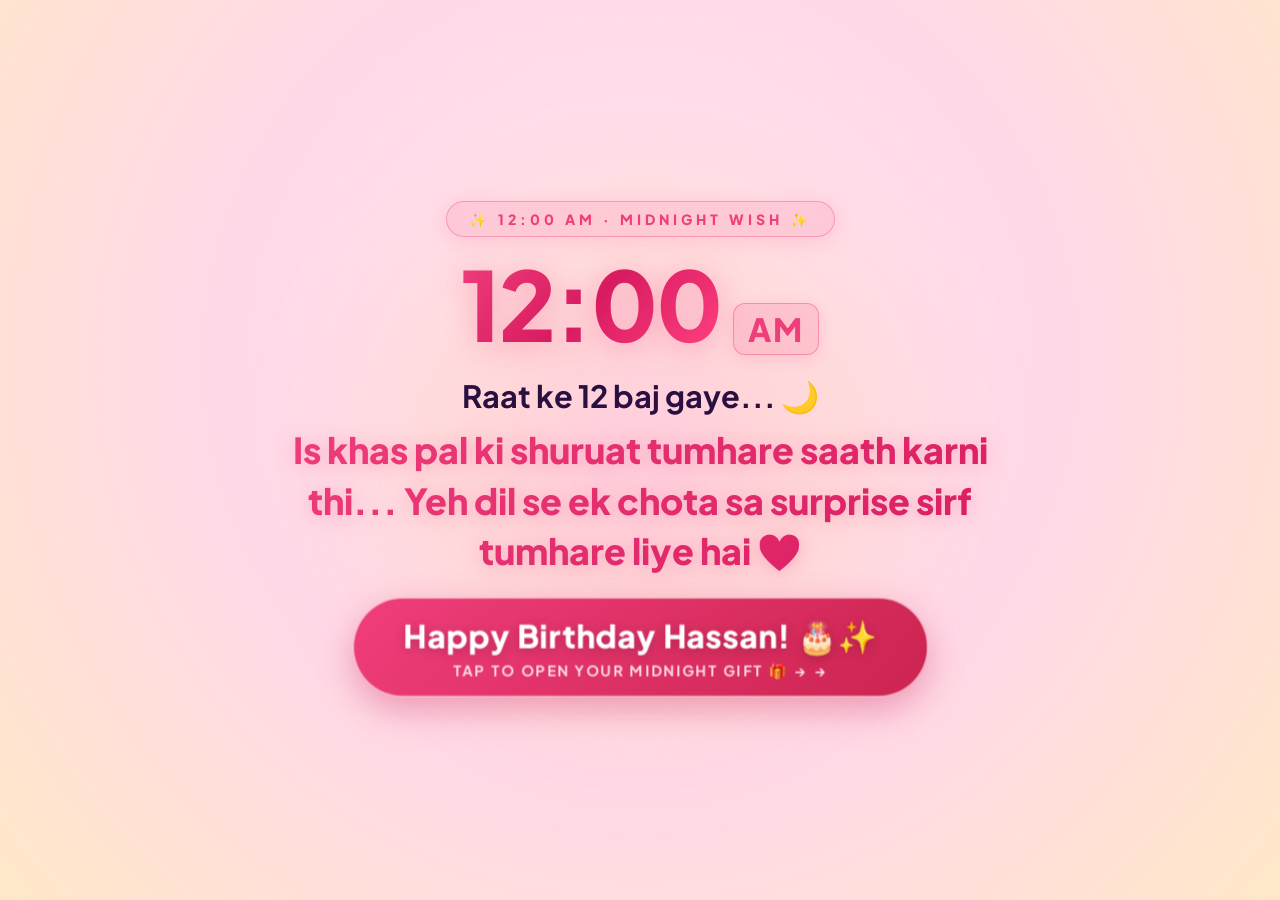
==== commit 1aca7872: "Update title from 'Hassani' to 'Hassan'" ====
--- a/index.html
+++ b/index.html
@@ -3,7 +3,7 @@
 <head>
   <meta charset="UTF-8">
   <meta name="viewport" content="width=device-width, initial-scale=1.0">
-  <title>Blush Moments – Birthday Surprise for Hassani</title>
+  <title>Blush Moments – Birthday Surprise for Hassan</title>
   
   <!-- Google Fonts -->
   <link rel="preconnect" href="https://fonts.googleapis.com">
@@ -562,4 +562,4 @@
   <!-- External JavaScript -->
   <script src="script.js"></script>
 </body>
-</html>+</html>
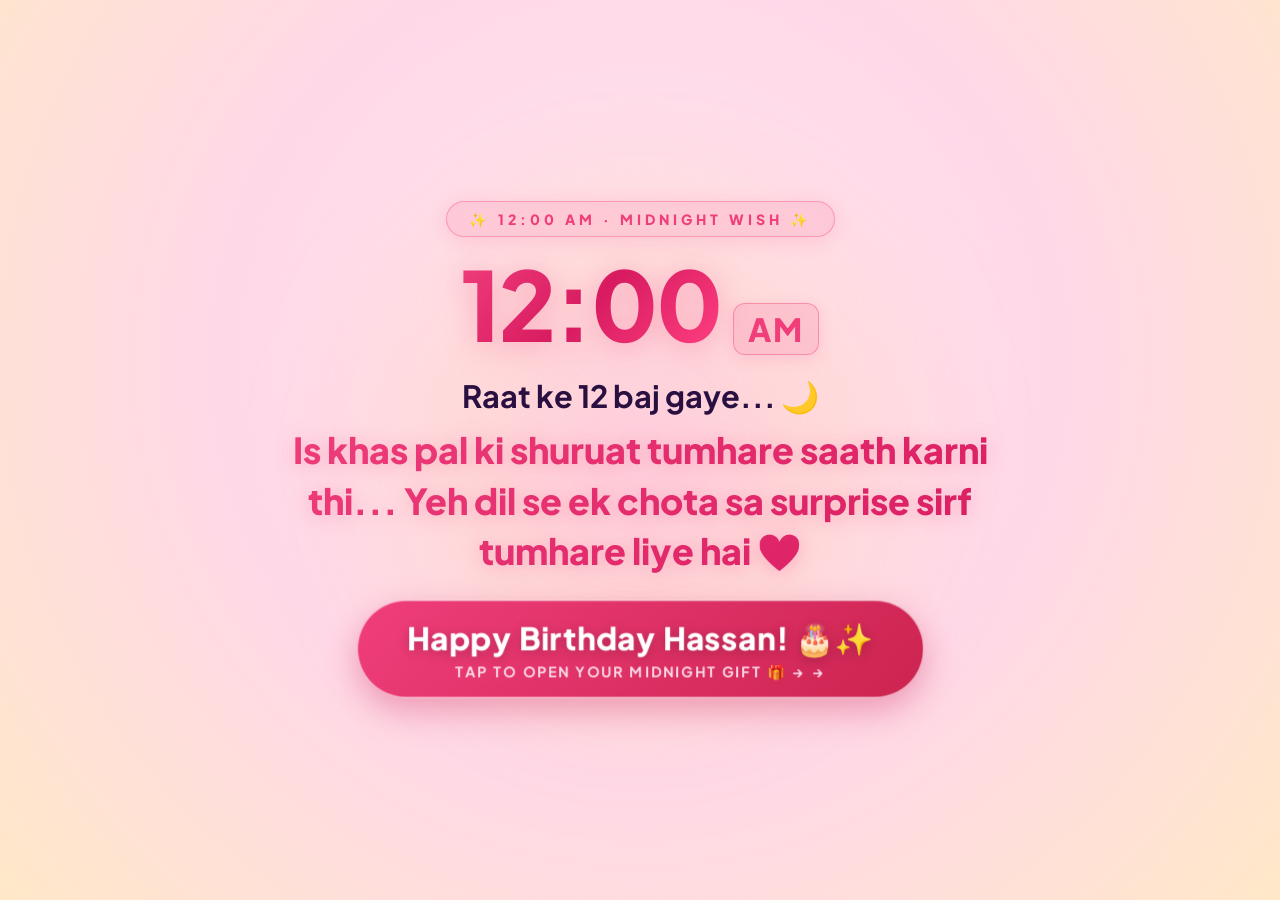
==== commit d0f41b3b: "Update gift header tag text" ====
--- a/index.html
+++ b/index.html
@@ -41,7 +41,7 @@
   <!-- ===== SCENE 2: GIFT BOX & INTERACTIVE ARCHERY ===== -->
   <div class="scene" id="scene-gift">
     <div class="dots-grid"></div>
-    <div class="gift-header-tag">A SPECIAL SURPRISE · WITH ALL MY BROTHER</div>
+    <div class="gift-header-tag">A SPECIAL SURPRISE · WITH ALL MY LOVE </div>
     <div class="gift-headline">A little something for <span class="highlight">Hassan.</span></div>
     
     <div class="archery-wrap" id="archery-area">
